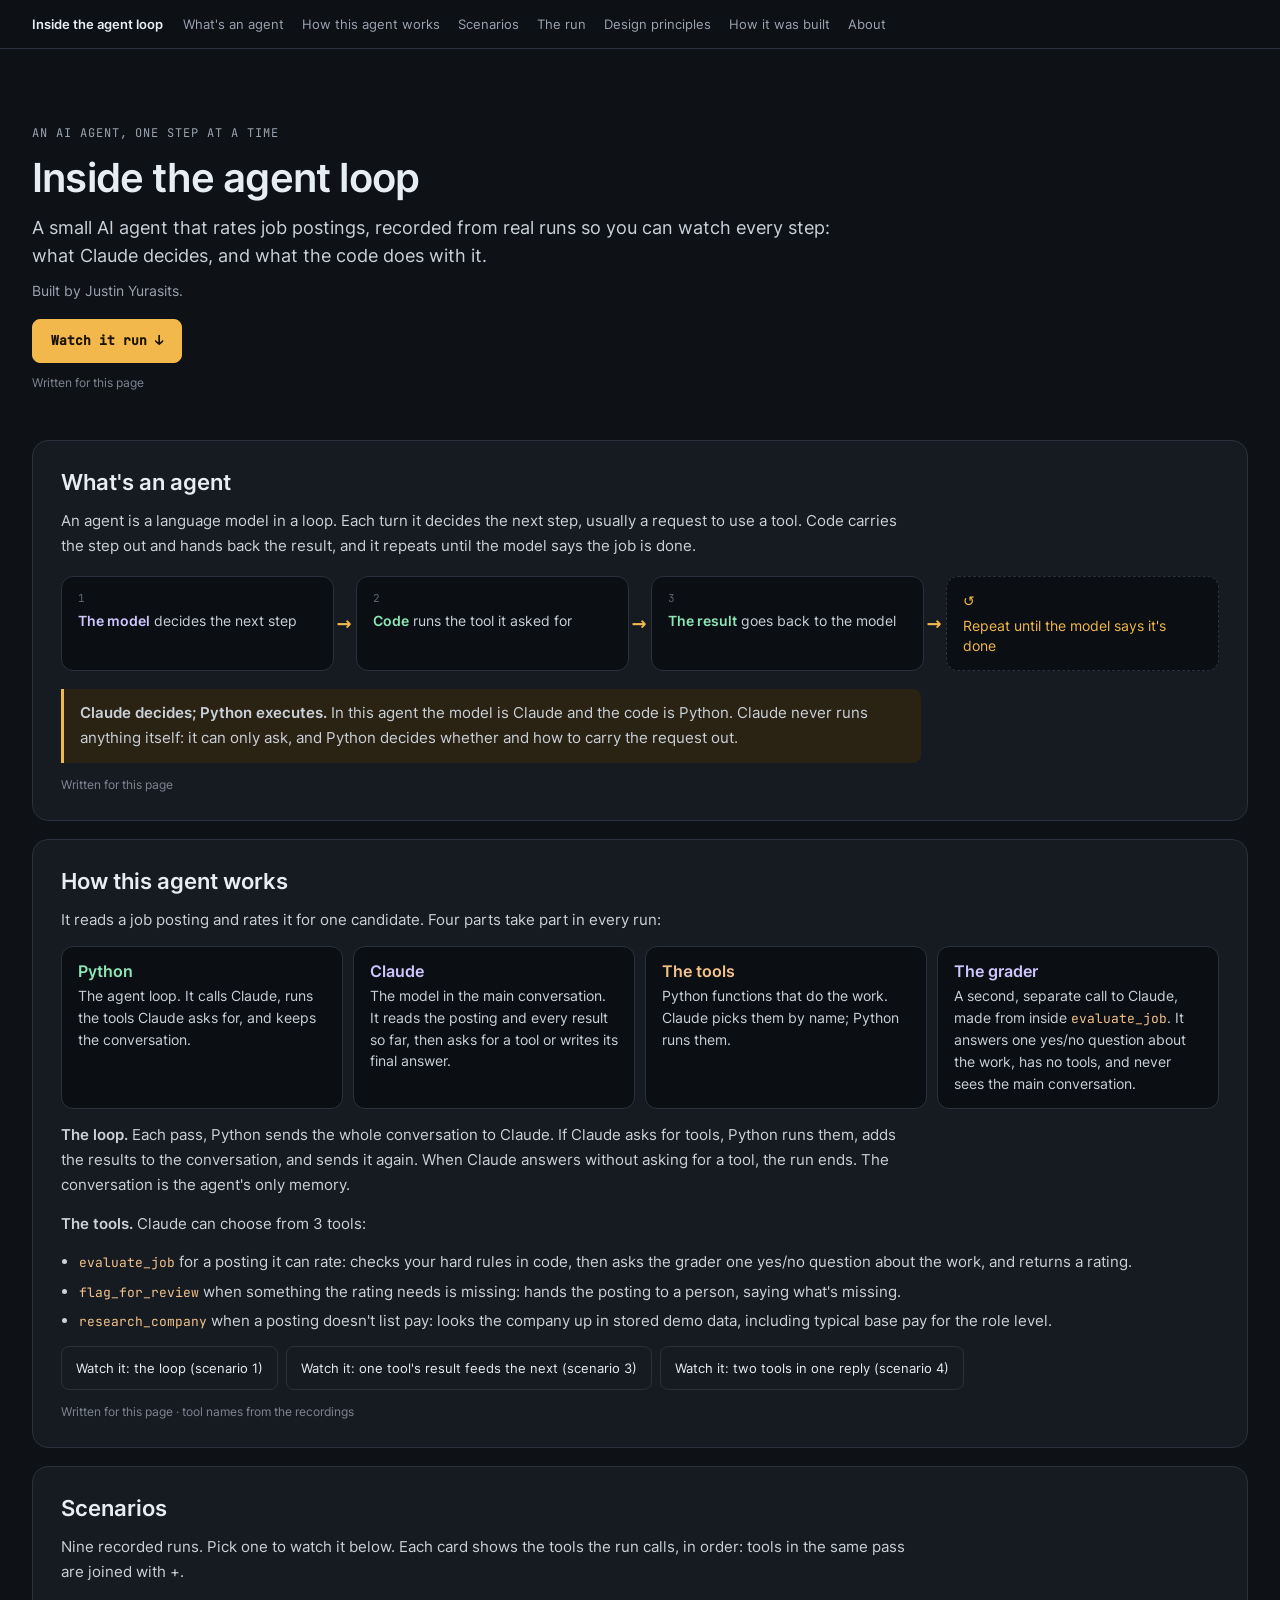
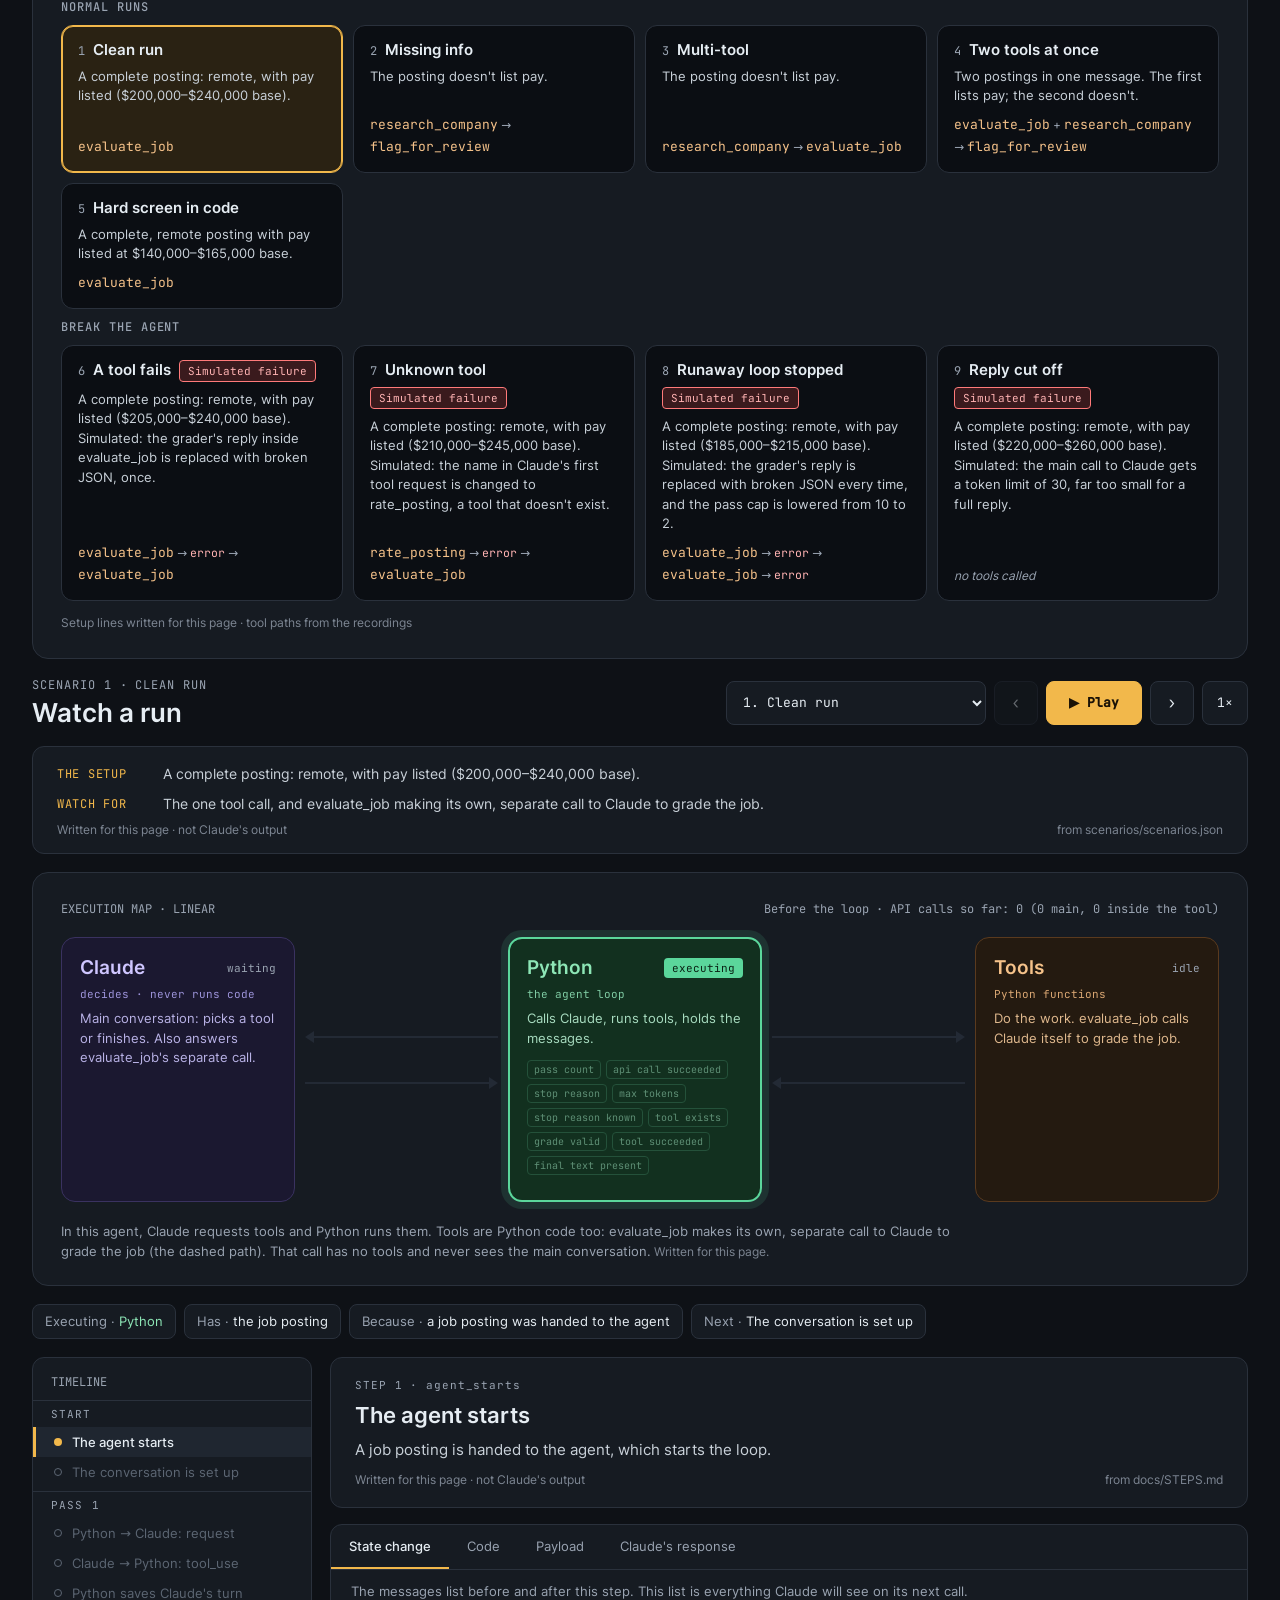
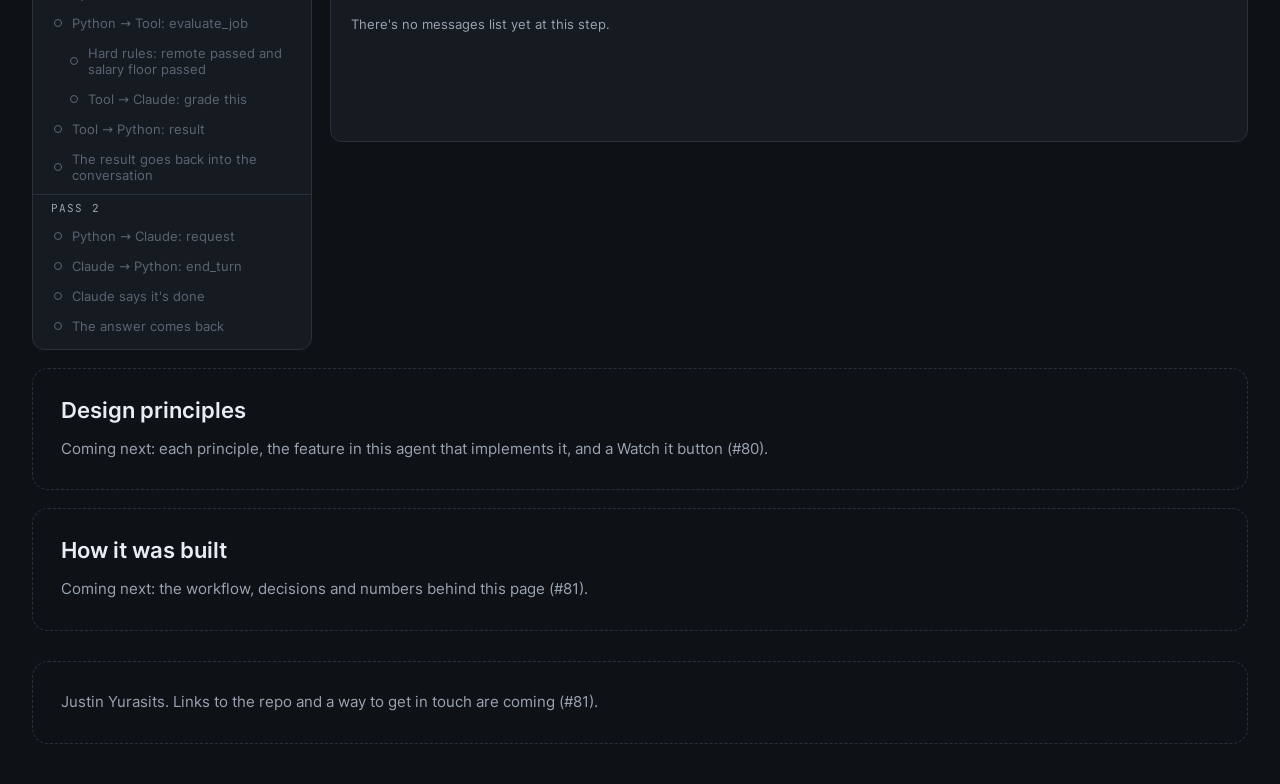
==== job-evaluator/site/index.html @ c05b45e4 "Scenario cards: nine cards in two groups, tool paths from the recordings (#79) Co-Authored-By: Claud" ====
<!doctype html>
<html lang="en">
<head>
<meta charset="utf-8">
<meta name="viewport" content="width=device-width, initial-scale=1">
<title>Inside the agent loop</title>
<!-- Page v0 (#57): replays a recorded run, any of the nine (#71). Everything
     on it comes from the recording (../recordings/) and steps.json (built from docs/STEPS.md by
     build_steps.py). No framework, no build step, no requests except this
     page's own files. Serve job-evaluator/ and open /site/:
         python -m http.server 8000   then open localhost:8000/site/
     ?scenario=3 opens scenario 3; with no scenario given, it opens scenario 1. -->
<link rel="icon" href="data:,">
<link rel="stylesheet" href="style.css">
</head>
<body>
<!-- Page structure (#78, D36): eight sections, in this order. The header bar
     links to each. Sections 4, 6, 7 and 8 are placeholders until #79-#81. -->
<nav class="nav" aria-label="Sections">
  <a class="nav-home" href="#hero">Inside the agent loop</a>
  <div class="nav-links">
    <a href="#what-is-an-agent">What's an agent</a>
    <a href="#how-it-works">How this agent works</a>
    <a href="#scenarios">Scenarios</a>
    <a href="#run-view">The run</a>
    <a href="#principles">Design principles</a>
    <a href="#how-it-was-built">How it was built</a>
    <a href="#footer">About</a>
  </div>
</nav>

<div class="page">

<!-- 1. Hero -->
<header class="hero" id="hero">
  <div class="eyebrow">AN AI AGENT, ONE STEP AT A TIME</div>
  <h1>Inside the agent loop</h1>
  <p class="hero-line">A small AI agent that rates job postings, recorded from real runs so you can watch every step: what Claude decides, and what the code does with it.</p>
  <p class="hero-by">Built by Justin Yurasits.</p>
  <a class="btn primary hero-cta" href="#run-view">Watch it run ↓</a>
  <div class="written">Written for this page</div>
</header>

<!-- 2. What's an agent -->
<section class="section" id="what-is-an-agent" aria-labelledby="h-agent">
  <h2 id="h-agent">What's an agent</h2>
  <p>An agent is a language model in a loop. Each turn it decides the next step, usually a request to use a tool. Code carries the step out and hands back the result, and it repeats until the model says the job is done.</p>
  <ol class="loop" aria-label="The agent loop">
    <li><span class="loop-who who-claude">The model</span> decides the next step</li>
    <li><span class="loop-who who-python">Code</span> runs the tool it asked for</li>
    <li><span class="loop-who who-python">The result</span> goes back to the model</li>
    <li class="loop-repeat">Repeat until the model says it's done</li>
  </ol>
  <p class="principle"><strong>Claude decides; Python executes.</strong> In this agent the model is Claude and the code is Python. Claude never runs anything itself: it can only ask, and Python decides whether and how to carry the request out.</p>
  <div class="written">Written for this page</div>
</section>

<!-- 3. How this agent works -->
<section class="section" id="how-it-works" aria-labelledby="h-works">
  <h2 id="h-works">How this agent works</h2>
  <p>It reads a job posting and rates it for one candidate. Four parts take part in every run:</p>
  <dl class="actors">
    <div><dt class="who-python">Python</dt><dd>The agent loop. It calls Claude, runs the tools Claude asks for, and keeps the conversation.</dd></div>
    <div><dt class="who-claude">Claude</dt><dd>The model in the main conversation. It reads the posting and every result so far, then asks for a tool or writes its final answer.</dd></div>
    <div><dt class="who-tool">The tools</dt><dd>Python functions that do the work. Claude picks them by name; Python runs them.</dd></div>
    <div><dt class="who-claude">The grader</dt><dd>A second, separate call to Claude, made from inside <code class="tool">evaluate_job</code>. It answers one yes/no question about the work, has no tools, and never sees the main conversation.</dd></div>
  </dl>
  <p><strong>The loop.</strong> Each pass, Python sends the whole conversation to Claude. If Claude asks for tools, Python runs them, adds the results to the conversation, and sends it again. When Claude answers without asking for a tool, the run ends. The conversation is the agent's only memory.</p>
  <p id="tools-intro"><strong>The tools.</strong></p>
  <ul class="tool-list" id="tool-list"></ul>
  <div class="watch-row">
    <button type="button" class="btn watch" data-scenario="1">Watch it: the loop (scenario 1)</button>
    <button type="button" class="btn watch" data-scenario="3">Watch it: one tool's result feeds the next (scenario 3)</button>
    <button type="button" class="btn watch" data-scenario="4">Watch it: two tools in one reply (scenario 4)</button>
  </div>
  <div class="written">Written for this page · tool names from the recordings</div>
</section>

<!-- 4. Scenarios (#79): one card per scenario, built by app.js from
     scenarios.json (name, setup) and each recording (the tool path). -->
<section class="section" id="scenarios" aria-labelledby="h-scenarios">
  <h2 id="h-scenarios">Scenarios</h2>
  <p>Nine recorded runs. Pick one to watch it below. Each card shows the tools the run calls, in order: tools in the same pass are joined with +.</p>
  <div id="cards"></div>
  <div class="written">Setup lines written for this page · tool paths from the recordings</div>
</section>

<!-- 5. The run view: the Execution Explorer (D15) -->
<section class="run-view" id="run-view" aria-labelledby="h-run">
<header class="top">
  <div class="title">
    <div class="eyebrow" id="eyebrow">LOADING…</div>
    <h2 class="run-title" id="h-run">Watch a run</h2>
  </div>
  <div class="controls">
    <label class="sr-only" for="scenario">Scenario</label>
    <select class="btn chooser" id="scenario" disabled></select>
    <button type="button" class="btn icon" id="back" aria-label="Previous step">‹</button>
    <button type="button" class="btn primary" id="play">▶ Play</button>
    <button type="button" class="btn icon" id="next" aria-label="Next step">›</button>
    <button type="button" class="btn" id="speed" aria-label="Playback speed">1×</button>
  </div>
</header>

<div class="run" id="run" hidden>
<!-- The scenario's intro (#75): what's different about this input, and what
     to watch for. From scenarios.json; never states the outcome. -->
<section class="card intro" id="intro" aria-label="About this scenario">
  <div class="intro-row"><span class="intro-k">The setup</span><span id="intro-setup"></span></div>
  <div class="intro-row"><span class="intro-k">Watch for</span><span id="intro-watch"></span></div>
  <div class="explain-foot"><span>Written for this page · not Claude's output</span><span>from scenarios/scenarios.json</span></div>
</section>

<section class="map" aria-label="Execution map">
  <div class="map-head"><span>EXECUTION MAP · LINEAR</span><span id="map-status"></span></div>

  <div class="map-row">
    <div class="box claude" id="box-claude">
      <div class="box-head"><span class="box-name">Claude</span><span class="box-status" id="status-claude"></span></div>
      <div class="box-role">decides · never runs code</div>
      <div class="box-desc">Main conversation: picks a tool or finishes. Also answers evaluate_job's separate call.</div>
    </div>

    <div class="gap">
      <div class="arrow" id="arrow-api_request" data-dir="left"></div>
      <div class="arrow" id="arrow-api_response" data-dir="right"></div>
    </div>

    <div class="box python" id="box-python">
      <div class="box-head"><span class="box-name">Python</span><span class="box-status" id="status-python"></span></div>
      <div class="box-role">the agent loop</div>
      <div class="box-desc">Calls Claude, runs tools, holds the messages.</div>
      <div class="guards" id="guards" aria-label="Guards"></div>
      <div class="checks" id="checks" aria-live="polite"></div>
    </div>

    <div class="gap">
      <div class="arrow" id="arrow-tool_call" data-dir="right"></div>
      <div class="arrow" id="arrow-tool_result" data-dir="left"></div>
    </div>

    <div class="box tools" id="box-tool">
      <div class="box-head"><span class="box-name">Tools</span><span class="box-status" id="status-tool"></span></div>
      <div class="box-role">Python functions</div>
      <div class="box-desc">Do the work. evaluate_job calls Claude itself to grade the job.</div>
    </div>
  </div>

  <div class="inner" id="inner" hidden>
    <svg class="inner-svg" id="inner-svg" preserveAspectRatio="none" aria-hidden="true"></svg>
    <div class="inner-tags">
      <span class="tag inner-desc" id="inner-req">evaluate_job's own API call · goes out through Python · rubric + job · no tools · separate conversation</span>
      <span class="tag" id="inner-res" hidden></span>
    </div>
  </div>

  <div class="map-caption">In this agent, Claude requests tools and Python runs them. Tools are Python code too: evaluate_job makes its own, separate call to Claude to grade the job (the dashed path). That call has no tools and never sees the main conversation.</div>
</section>

<div class="facts" id="facts">
  <span class="fact"><span class="k">Executing ·</span> <span id="fact-executing"></span></span>
  <span class="fact"><span class="k">Has ·</span> <span id="fact-has"></span></span>
  <span class="fact"><span class="k">Because ·</span> <span id="fact-because"></span></span>
  <span class="fact"><span class="k">Next ·</span> <span id="fact-next"></span></span>
</div>

<!-- Shown only on the last step (#75): what happened, and why it matters. -->
<section class="card summary" id="summary" aria-label="Run summary" hidden>
  <div class="summary-k">WHAT HAPPENED</div>
  <p id="summary-text"></p>
  <div class="explain-foot"><span>Written for this page · not Claude's output</span><span>from scenarios/scenarios.json</span></div>
</section>

<div class="lower">
  <section class="timeline" aria-label="Timeline">
    <div class="timeline-head">TIMELINE</div>
    <div class="timeline-list" id="timeline"></div>
  </section>

  <section class="inspector" aria-label="Step inspector">
    <div class="card explain">
      <div class="explain-top">
        <span class="step-num" id="step-num"></span>
        <span class="sim" id="sim" hidden>Simulated failure</span>
      </div>
      <h2 id="step-title"></h2>
      <p id="step-text"></p>
      <div class="carries" id="carries" hidden><span id="carries-text"></span><span class="carries-src">from the recording</span></div>
      <div class="explain-foot"><span>Written for this page · not Claude's output</span><span>from docs/STEPS.md</span></div>
    </div>

    <div class="card tabs-card">
      <div role="tablist" class="tabs" id="tabs">
        <button type="button" role="tab" data-tab="state" aria-selected="true"
          data-desc="The messages list before and after this step. This list is everything Claude will see on its next call.">State change</button>
        <button type="button" role="tab" data-tab="code" aria-selected="false"
          data-desc="The Python that ran at this step.">Code</button>
        <button type="button" role="tab" data-tab="payload" aria-selected="false"
          data-desc="The exact data that crossed between components.">Payload</button>
        <button type="button" role="tab" data-tab="claude" aria-selected="false"
          data-desc="Claude's own output, unedited.">Claude's response</button>
      </div>
      <p class="tab-desc" id="tab-desc"></p>
      <div class="tab-body" id="tab-body" role="tabpanel"></div>
    </div>
  </section>
</div>
</div>

<p class="error" id="load-error" role="alert" hidden></p>
</section>

<!-- 6. Design principles (placeholder, #80) -->
<section class="section placeholder" id="principles" aria-labelledby="h-principles">
  <h2 id="h-principles">Design principles</h2>
  <p>Coming next: each principle, the feature in this agent that implements it, and a Watch it button (#80).</p>
</section>

<!-- 7. How it was built (placeholder, #81) -->
<section class="section placeholder" id="how-it-was-built" aria-labelledby="h-built">
  <h2 id="h-built">How it was built</h2>
  <p>Coming next: the workflow, decisions and numbers behind this page (#81).</p>
</section>

<!-- 8. Footer (placeholder, #81) -->
<footer class="section placeholder footer" id="footer">
  <p>Justin Yurasits. Links to the repo and a way to get in touch are coming (#81).</p>
</footer>
</div>
<script src="app.js"></script>
</body>
</html>
---- job-evaluator/site/style.css ----
/* Colors, sizes and labels follow design/explorer-d1-mockup.html (D15).
   Fonts: Inter and JetBrains Mono ship with the page in fonts/ (SIL Open Font
   License, see fonts/OFL-*.txt), since it loads nothing but its own files (#57). */

@font-face { font-family: "Inter"; font-weight: 400; font-display: swap; src: url("fonts/inter-latin-400-normal.woff2") format("woff2"); }
@font-face { font-family: "Inter"; font-weight: 500; font-display: swap; src: url("fonts/inter-latin-500-normal.woff2") format("woff2"); }
@font-face { font-family: "Inter"; font-weight: 600; font-display: swap; src: url("fonts/inter-latin-600-normal.woff2") format("woff2"); }
@font-face { font-family: "JetBrains Mono"; font-weight: 400; font-display: swap; src: url("fonts/jetbrains-mono-latin-400-normal.woff2") format("woff2"); }
@font-face { font-family: "JetBrains Mono"; font-weight: 500; font-display: swap; src: url("fonts/jetbrains-mono-latin-500-normal.woff2") format("woff2"); }

:root {
  --bg: #0E1116;
  --panel: #161B22;
  --line: #2A313C;
  --well: #0B0E13;
  --text: #E6EDF3;
  --muted: #9AA4B2;
  --faint: #5C6673;
  --dim: #7D8693;
  --body: #C9D1D9;
  --amber: #F2B84B;
  --amber-bg: #2A2213;
  --red: #FF7A7A;
  --red-text: #FFB3B3;
  --red-soft: #FF9B9B;
  --red-bg: #3A1A1D;
  --arrow: #3A4250;
  --green: #5BD69B;
  --violet: #B4A6FF;
  --violet-line: #8A6BD9;
  --orange: #F5C28A;
  --sans: Inter, system-ui, -apple-system, "Segoe UI", Roboto, sans-serif;
  --mono: "JetBrains Mono", ui-monospace, SFMono-Regular, Menlo, Consolas, monospace;
}

* { box-sizing: border-box; }
body { margin: 0; background: var(--bg); color: var(--text); font-family: var(--sans); }
[hidden] { display: none !important; }

.page { max-width: 1376px; margin: 0 auto; padding: 28px 32px 40px; display: flex; flex-direction: column; gap: 18px; }

/* --- header ---------------------------------------------------------------- */
.top { display: flex; flex-wrap: wrap; align-items: center; justify-content: space-between; gap: 16px; }
.title { display: flex; flex-direction: column; gap: 4px; }
.eyebrow { font-family: var(--mono); font-size: 12px; letter-spacing: 0.08em; color: var(--muted); }
h1 { margin: 0; font-size: 26px; font-weight: 600; letter-spacing: -0.01em; }

/* --- page structure (#78, D36): nav, hero, text sections ----------------- */
html { scroll-behavior: smooth; }
@media (prefers-reduced-motion: reduce) { html { scroll-behavior: auto; } }
.nav { position: sticky; top: 0; z-index: 10; display: flex; flex-wrap: wrap; align-items: center; gap: 8px 20px; padding: 10px 32px; background: rgba(14,17,22,0.94); border-bottom: 1px solid var(--line); backdrop-filter: blur(6px); }
.nav a { color: var(--muted); text-decoration: none; font-size: 13px; padding: 6px 0; }
.nav a:hover, .nav a:focus-visible { color: var(--text); }
.nav a:focus-visible { outline: 2px solid var(--amber); outline-offset: 2px; }
.nav-home { font-weight: 600; color: var(--text) !important; }
.nav-links { display: flex; flex-wrap: wrap; gap: 4px 18px; }
/* Sections stop below the sticky nav when a link jumps to them. */
.hero, .section, .run-view { scroll-margin-top: 64px; }

.hero { padding: 48px 0 32px; display: flex; flex-direction: column; align-items: flex-start; gap: 12px; max-width: 820px; }
.hero h1 { font-size: 40px; letter-spacing: -0.02em; }
.hero-line { margin: 0; font-size: 18px; line-height: 1.55; color: var(--body); }
.hero-by { margin: 0; font-size: 14px; color: var(--muted); }
.hero-cta { display: inline-flex; align-items: center; text-decoration: none; margin-top: 8px; }

.section { background: var(--panel); border: 1px solid var(--line); border-radius: 16px; padding: 28px; display: flex; flex-direction: column; gap: 14px; }
.section p { margin: 0; max-width: 860px; font-size: 15px; line-height: 1.65; color: var(--body); }
.section code { font-family: var(--mono); font-size: 13px; color: var(--orange); }
.written { font-size: 12px; color: var(--dim); }
.placeholder { background: transparent; border-style: dashed; }
.placeholder p { color: var(--muted); }
.footer { margin-top: 12px; }

/* The loop diagram: four steps, then back to the start. */
.loop { list-style: none; margin: 4px 0; padding: 0; display: flex; flex-wrap: wrap; align-items: stretch; gap: 22px; counter-reset: loop; }
.loop li { counter-increment: loop; flex: 1 1 170px; position: relative; padding: 14px 16px; border-radius: 12px; background: var(--well); border: 1px solid var(--line); font-size: 14px; line-height: 1.45; color: var(--body); }
.loop li::before { content: counter(loop); display: block; font-family: var(--mono); font-size: 11px; color: var(--faint); margin-bottom: 4px; }
.loop li:not(:last-child)::after { content: "→"; position: absolute; right: -11px; top: 50%; transform: translate(50%, -50%); color: var(--amber); font-size: 18px; font-weight: 600; }
.loop .loop-repeat { border-style: dashed; color: var(--amber); }
.loop .loop-repeat::before { content: "↺"; font-size: 14px; color: var(--amber); }
.loop-who { font-weight: 600; }
.principle { padding: 12px 16px; border-left: 3px solid var(--amber); background: var(--amber-bg); border-radius: 0 8px 8px 0; }

.actors { margin: 0; display: grid; grid-template-columns: repeat(auto-fit, minmax(230px, 1fr)); gap: 10px; }
.actors div { padding: 14px 16px; border-radius: 12px; background: var(--well); border: 1px solid var(--line); }
.actors dt { font-weight: 600; margin-bottom: 4px; }
.actors dd { margin: 0; font-size: 14px; line-height: 1.55; color: var(--body); }
.tool-list { margin: 0; padding-left: 18px; display: flex; flex-direction: column; gap: 6px; font-size: 15px; line-height: 1.55; color: var(--body); }
.tool-list code { color: var(--orange); }
.watch-row { display: flex; flex-wrap: wrap; gap: 8px; }
.btn.watch { height: auto; min-height: 44px; padding: 8px 14px; font-family: var(--sans); text-align: left; }
.btn.watch:hover { border-color: var(--amber); }

.run-view { display: flex; flex-direction: column; gap: 18px; }

/* Scenario cards (#79). */
.card-group { display: flex; flex-direction: column; gap: 10px; }
.card-group + .card-group { margin-top: 10px; }
.card-group-name { margin: 0; font-family: var(--mono); font-size: 12px; font-weight: 500; letter-spacing: 0.08em; text-transform: uppercase; color: var(--muted); }
.card-grid { display: grid; grid-template-columns: repeat(auto-fill, minmax(250px, 1fr)); gap: 10px; }
.scenario-card { display: flex; flex-direction: column; gap: 8px; text-align: left; padding: 14px 16px; border-radius: 12px; border: 1px solid var(--line); background: var(--well); color: var(--text); font-family: var(--sans); cursor: pointer; transition: border-color .15s, background .15s; }
.scenario-card:hover { border-color: var(--amber); }
.scenario-card:focus-visible { outline: 2px solid var(--amber); outline-offset: 2px; }
.scenario-card.selected { border-color: var(--amber); background: var(--amber-bg); box-shadow: 0 0 0 1px var(--amber) inset; }
.card-top { display: flex; align-items: baseline; flex-wrap: wrap; gap: 8px; }
.card-num { font-family: var(--mono); font-size: 12px; color: var(--muted); }
.card-name { font-weight: 600; font-size: 15px; }
.card-sim { font-size: 10px; padding: 2px 6px; }
.card-setup { font-size: 13px; line-height: 1.5; color: var(--body); }
.card-path { margin-top: auto; font-size: 12px; line-height: 1.7; color: var(--muted); }
.path-tool { font-family: var(--mono); font-size: 11.5px; color: var(--orange); }
.path-error { font-family: var(--mono); font-size: 11.5px; color: var(--red-text); }
.path-none { font-style: italic; }
.run-title { font-size: 26px; }
.controls { display: flex; flex-wrap: wrap; align-items: center; gap: 8px; font-family: var(--mono); font-size: 13px; }
.btn { height: 44px; padding: 0 14px; border-radius: 8px; border: 1px solid var(--line); background: var(--panel); color: var(--text); font-family: var(--mono); font-size: 13px; cursor: pointer; }
.btn.icon { width: 44px; padding: 0; font-size: 16px; }
.btn.primary { padding: 0 18px; border-color: var(--amber); background: var(--amber); color: #1A1206; font-weight: 600; min-width: 96px; }
.btn:disabled { opacity: 0.4; cursor: default; }
/* The scenario chooser (#71): a native select, styled like the buttons. */
.btn.chooser { max-width: 260px; padding: 0 12px; }
.btn.chooser optgroup, .btn.chooser option { background: var(--panel); color: var(--text); }
.sr-only { position: absolute; width: 1px; height: 1px; overflow: hidden; clip: rect(0 0 0 0); white-space: nowrap; }
.btn:focus-visible, .chooser:focus-visible, .tabs button:focus-visible, .tl-step:focus-visible { outline: 2px solid var(--amber); outline-offset: 2px; }

/* --- execution map ---------------------------------------------------------- */
.map { background: var(--panel); border: 1px solid var(--line); border-radius: 16px; padding: 28px 28px 24px; display: flex; flex-direction: column; gap: 20px; }
.map-head { display: flex; justify-content: space-between; flex-wrap: wrap; gap: 8px; font-family: var(--mono); font-size: 12px; color: var(--muted); }
.map-row { display: flex; align-items: stretch; flex-wrap: wrap; }

.box { min-height: 150px; border-radius: 14px; padding: 18px; display: flex; flex-direction: column; gap: 8px; border: 1px solid; transition: background .2s, border-color .2s, box-shadow .2s; }
.box-head { display: flex; justify-content: space-between; align-items: center; gap: 8px; }
.box-name { font-size: 19px; font-weight: 600; }
.box-status { font-family: var(--mono); font-size: 11px; color: var(--muted); }
.box-role { font-family: var(--mono); font-size: 11px; }
.box-desc { font-size: 13px; line-height: 1.5; }
.box.active { border-width: 2px; padding: 17px; }
.box.active .box-status { padding: 3px 8px; border-radius: 4px; }

.box.claude { flex: 1 1 190px; min-width: 180px; border-color: #3A3260; background: #1B1830; }
.box.claude .box-name { color: #CFC6FF; }
.box.claude .box-role { color: #9C93D9; }
.box.claude .box-desc { color: #B9B2E6; }
.box.claude.active { border-color: var(--violet); background: #241F44; box-shadow: 0 0 0 7px rgba(180,166,255,0.12); }
.box.claude.active .box-status { background: var(--violet); color: #17122E; }

.box.python { flex: 1 1 210px; min-width: 190px; border-color: #24513A; background: #11221A; }
.box.python .box-name { color: #8DE6B6; }
.box.python .box-role { color: #7FCBA3; }
.box.python .box-desc { color: #A8DCC0; }
.box.python.active { border-color: var(--green); background: #12301F; box-shadow: 0 0 0 7px rgba(91,214,155,0.12); }
.box.python.active .box-status { background: var(--green); color: #0B2416; }

.box.tools { flex: 1 1 200px; min-width: 180px; border-color: #5A3A1E; background: #241A10; }
.box.tools .box-name { color: var(--orange); }
.box.tools .box-role { color: #D9A672; }
.box.tools .box-desc { color: #E0B98E; }
.box.tools.active { border-color: var(--orange); background: #33240F; box-shadow: 0 0 0 7px rgba(245,194,138,0.12); }
.box.tools.active .box-status { background: var(--orange); color: #2A1806; }
.box-status.failed { color: var(--red-soft); }
.box.active .box-status.failed { background: var(--red); color: #2A0B0D; }

/* guard badges, in the Python box */
.guards { display: flex; flex-wrap: wrap; gap: 5px; margin-top: 4px; }
.guard { font-family: var(--mono); font-size: 10px; padding: 2px 6px; border-radius: 4px; border: 1px solid #24513A; color: #5E8F75; background: transparent; }
.guard.checking { animation: flash 2.2s ease-out forwards; }
@keyframes flash {
  0%, 45% { border-color: var(--green); color: #DFFFEF; background: #1F6B45; }
  100% { border-color: var(--green); color: #8DE6B6; background: #0F2A1C; }
}
.guard.caught { animation: none; }
.checks { display: flex; flex-direction: column; gap: 3px; }
.check { font-size: 12px; line-height: 1.4; color: #A8DCC0; animation: fade-in .3s ease-out; }
.check-name { font-family: var(--mono); font-size: 11px; color: var(--green); }
@keyframes fade-in { from { opacity: 0; } to { opacity: 1; } }
.guard.caught { border-color: var(--red); color: var(--red-text); background: var(--red-bg); font-weight: 500; }

/* the arrows between boxes */
.gap { flex: 1 1 170px; min-width: 150px; display: flex; flex-direction: column; justify-content: center; gap: 14px; padding: 0 10px; }
.arrow { display: flex; flex-direction: column; gap: 5px; align-items: center; min-height: 32px; --c: #232A35; }
.arrow .line { display: flex; align-items: center; width: 100%; }
.arrow .shaft { flex: 1; border-top: 2px solid var(--c); }
.arrow .head { width: 0; height: 0; border-top: 6px solid transparent; border-bottom: 6px solid transparent; }
.arrow[data-dir="left"] .head { border-right: 9px solid var(--c); }
.arrow[data-dir="right"] .head { border-left: 9px solid var(--c); }
.arrow.current { --c: var(--amber); }
.arrow.error { --c: var(--red); }

.tag { font-family: var(--mono); font-size: 11px; padding: 4px 8px; border-radius: 6px; background: var(--well); border: 1px solid var(--line); color: var(--muted); max-width: 100%; overflow-wrap: anywhere; text-align: center; }
.arrow.current .tag { border-color: var(--amber); color: var(--amber); background: var(--amber-bg); }
.arrow.error .tag { border: 1px solid var(--red); color: var(--red-text); background: var(--red-bg); }
.tag[title] { cursor: help; }

/* evaluate_job's own call to Claude: the dashed path underneath, Tools →
   Python → Claude, drawn by app.js only during that call. */
.inner { display: flex; flex-direction: column; margin-top: -8px; }
.inner-svg { width: 100%; height: 34px; overflow: visible; }
.inner-svg .leg { fill: none; stroke: var(--violet-line); stroke-width: 2; stroke-dasharray: 6 5; }
.inner-svg .leg-head { fill: var(--violet-line); }
.inner-tags { display: flex; justify-content: center; flex-wrap: wrap; gap: 8px; margin-top: 6px; }
.tag.inner-desc { background: #1B1830; border-color: var(--violet-line); color: #CFC6FF; }
#inner-res.error { border-color: var(--red); color: var(--red-text); background: var(--red-bg); }

.map-caption { font-size: 13px; color: var(--muted); line-height: 1.5; max-width: 900px; }
.map-caption::after { content: "  Written for this page."; color: var(--dim); font-size: 12px; }

/* --- the four questions -------------------------------------------------------- */
.facts { display: flex; flex-wrap: wrap; gap: 8px; font-size: 13px; }
.fact { padding: 7px 12px; border-radius: 8px; background: var(--panel); border: 1px solid var(--line); line-height: 1.4; }
.fact .k { color: var(--muted); }
.who-python { color: #8DE6B6; } .who-claude { color: #CFC6FF; } .who-tool { color: var(--orange); }
.fact .bad { color: var(--red-soft); }

/* --- timeline ---------------------------------------------------------------- */
.run { display: flex; flex-direction: column; gap: 18px; }
/* The scenario intro and the summary card (#75). */
.intro { padding: 16px 24px; display: flex; flex-direction: column; gap: 8px; }
.intro-row { display: flex; gap: 14px; font-size: 14px; line-height: 1.55; color: var(--body); }
.intro-k, .summary-k { font-family: var(--mono); font-size: 12px; letter-spacing: 0.06em; color: var(--amber); }
.intro-k { flex: 0 0 92px; padding-top: 2px; text-transform: uppercase; }
.summary { padding: 18px 24px; border-color: var(--amber); background: var(--amber-bg); display: flex; flex-direction: column; gap: 8px; }
.summary p { margin: 0; font-size: 15px; line-height: 1.6; color: var(--text); }
.lower { display: flex; flex-wrap: wrap; gap: 18px; align-items: flex-start; }
.timeline { flex: 1 1 280px; max-width: 340px; min-width: 0; background: var(--panel); border: 1px solid var(--line); border-radius: 12px; padding: 16px 0 8px; }
.timeline-head { padding: 0 18px 10px; font-family: var(--mono); font-size: 12px; color: var(--muted); }
.timeline-list { max-height: 640px; overflow-y: auto; }
.tl-pass { padding: 6px 18px; font-family: var(--mono); font-size: 11px; letter-spacing: 0.1em; color: var(--muted); border-top: 1px solid var(--line); margin-top: 4px; }
.tl-pass:first-child { margin-top: 0; }
.tl-step { display: flex; align-items: center; gap: 10px; width: 100%; padding: 7px 18px; border: 0; border-left: 3px solid transparent; background: transparent; font-family: var(--sans); font-size: 13px; color: var(--muted); text-align: left; cursor: pointer; }
.tl-step:hover { background: #1A2029; }
.tl-step.nested { padding-left: 34px; }
.tl-step .dot { flex: none; width: 8px; height: 8px; border-radius: 50%; background: var(--c, var(--green)); }
.tl-step .lbl { flex: 1; min-width: 0; }
.tl-step .sim-mark { flex: none; font-family: var(--mono); font-size: 10px; color: var(--red-soft); border: 1px solid #5A2A2E; border-radius: 4px; padding: 0 4px; }
.tl-step.bad { color: var(--red-soft); }
.tl-step.bad .dot { background: var(--red); }
.tl-step.future { color: var(--faint); }
.tl-step.future .dot { background: transparent; border: 1px solid var(--faint); }
.tl-step.current { color: var(--text); font-weight: 500; background: #1F2630; border-left-color: var(--amber); }
.tl-step.current .dot { background: var(--amber); border: 0; }

/* --- inspector ----------------------------------------------------------------- */
.inspector { flex: 999 1 640px; min-width: 0; display: flex; flex-direction: column; gap: 16px; }
.card { background: var(--panel); border: 1px solid var(--line); border-radius: 12px; }
.explain { padding: 20px 24px; display: flex; flex-direction: column; gap: 10px; }
.explain-top { display: flex; align-items: center; gap: 10px; flex-wrap: wrap; }
.step-num { font-family: var(--mono); font-size: 11px; letter-spacing: 0.08em; color: var(--muted); }
.sim { font-family: var(--mono); font-size: 11px; padding: 3px 8px; border-radius: 4px; background: var(--red-bg); border: 1px solid var(--red); color: var(--red-text); }
h2 { margin: 0; font-size: 22px; font-weight: 600; }
.explain p { margin: 0; font-size: 15px; line-height: 1.6; color: var(--body); white-space: pre-line; }
.explain code { font-family: var(--mono); font-size: 13px; color: var(--red-soft); }
.carries { display: flex; flex-wrap: wrap; justify-content: space-between; gap: 6px 12px; padding: 9px 12px; border-radius: 8px; background: var(--well); border: 1px solid var(--line); font-size: 13px; color: var(--body); }
.carries-src { font-family: var(--mono); font-size: 11px; color: var(--dim); align-self: center; }
.explain-foot { display: flex; justify-content: space-between; flex-wrap: wrap; gap: 8px; font-size: 12px; color: var(--dim); }

.tabs-card { overflow: hidden; }
.tabs { display: flex; flex-wrap: wrap; border-bottom: 1px solid var(--line); }
.tabs button { height: 44px; padding: 0 18px; border: 0; border-bottom: 2px solid transparent; background: transparent; color: var(--muted); font-family: var(--sans); font-size: 13px; cursor: pointer; }
.tabs button[aria-selected="true"] { border-bottom-color: var(--amber); color: var(--text); font-weight: 500; }
.tabs button.has::after { content: " ●"; color: var(--violet); font-size: 9px; vertical-align: middle; }
.tab-desc { margin: 0; padding: 12px 20px 0; font-size: 13px; color: var(--muted); line-height: 1.5; }
.tab-body { padding: 14px 20px 18px; min-height: 140px; }
.note { margin: 0; font-size: 13px; color: var(--muted); line-height: 1.5; }

/* State change */
.state { display: flex; flex-wrap: wrap; gap: 16px; align-items: stretch; }
.state-col { flex: 1 1 260px; min-width: 0; display: flex; flex-direction: column; gap: 8px; }
.state-head { display: flex; justify-content: space-between; font-family: var(--mono); font-size: 11px; color: var(--muted); }
.state-head .grew { color: var(--amber); }
.state-arrow { display: flex; align-items: center; color: var(--amber); font-size: 20px; }
.msg { padding: 9px 12px; border-radius: 8px; background: var(--well); border: 1px solid var(--line); font-family: var(--mono); font-size: 12px; color: var(--muted); overflow-wrap: anywhere; }
.msg.added { border-color: var(--amber); color: var(--amber); }
.msg.added.bad { background: var(--red-bg); border-color: var(--red); color: var(--red-text); }

/* Code, Payload, Claude's response */
.where { font-family: var(--mono); font-size: 12px; color: var(--muted); margin-bottom: 8px; }
pre { margin: 0; padding: 12px 14px; border-radius: 8px; background: var(--well); border: 1px solid var(--line); font-family: var(--mono); font-size: 12px; line-height: 1.55; color: var(--body); overflow: auto; max-height: 420px; white-space: pre; }
pre .ln { color: var(--faint); user-select: none; display: inline-block; min-width: 3.5em; }
.sub { font-family: var(--mono); font-size: 11px; color: var(--muted); margin: 14px 0 6px; letter-spacing: 0.06em; }
.sub:first-child { margin-top: 0; }
.words { white-space: pre-wrap; font-family: var(--sans); font-size: 14px; line-height: 1.6; color: #DCD7FF; padding: 12px 14px; border-radius: 8px; background: #1B1830; border: 1px solid #3A3260; }
.words.empty { color: var(--muted); font-style: italic; }

.error { color: var(--red-text); font-family: var(--mono); font-size: 13px; }
#load-error { margin: 0; padding: 18px; border: 1px solid var(--red); border-radius: 12px; background: var(--red-bg); line-height: 1.5; }

/* --- narrow screens: stack everything (readable, not polished) ------------------ */
@media (max-width: 760px) {
  .page { padding: 16px; }
  .nav { position: static; padding: 8px 16px; }   /* on a phone the wrapped nav would cover too much */
  .hero { padding: 28px 0 16px; }
  .hero h1 { font-size: 30px; }
  .section { padding: 20px 16px; }
  .loop li:not(:last-child)::after { display: none; }
  .map { padding: 18px 16px; }
  .map-row { flex-direction: column; }
  .box { min-height: 0; }
  /* Stacked in a column, a box's flex-basis would become its height, and the
     passed checks would spill out of the Python box (#76). Size to content. */
  .map-row .box { flex: 0 0 auto; }
  .gap { padding: 10px 0; flex: none; }
  .inner-svg { display: none; }
  .inner { margin-top: 0; }
  .timeline { max-width: none; }
  .timeline-list { max-height: 320px; }
  .btn.chooser { flex: 1 1 100%; max-width: none; }
  .intro-row { flex-direction: column; gap: 2px; }
  .intro-k { flex: none; }
}
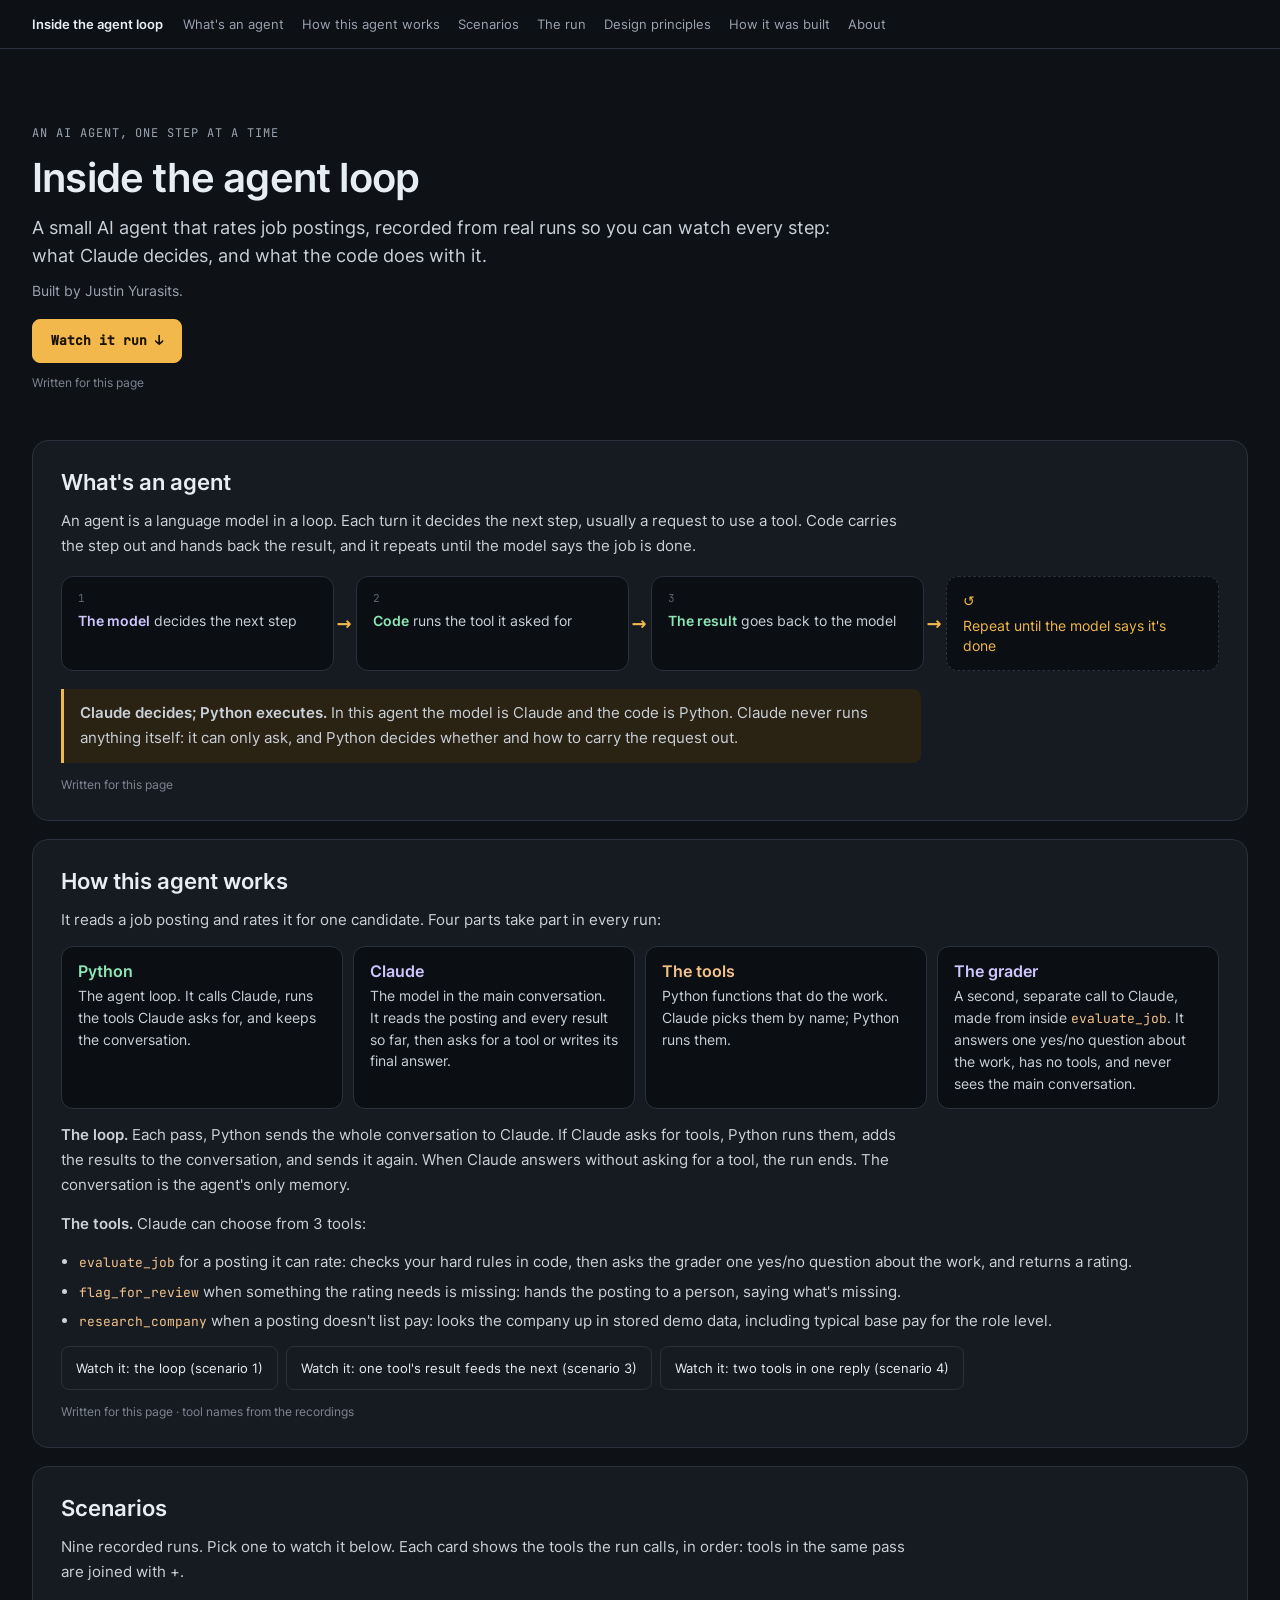
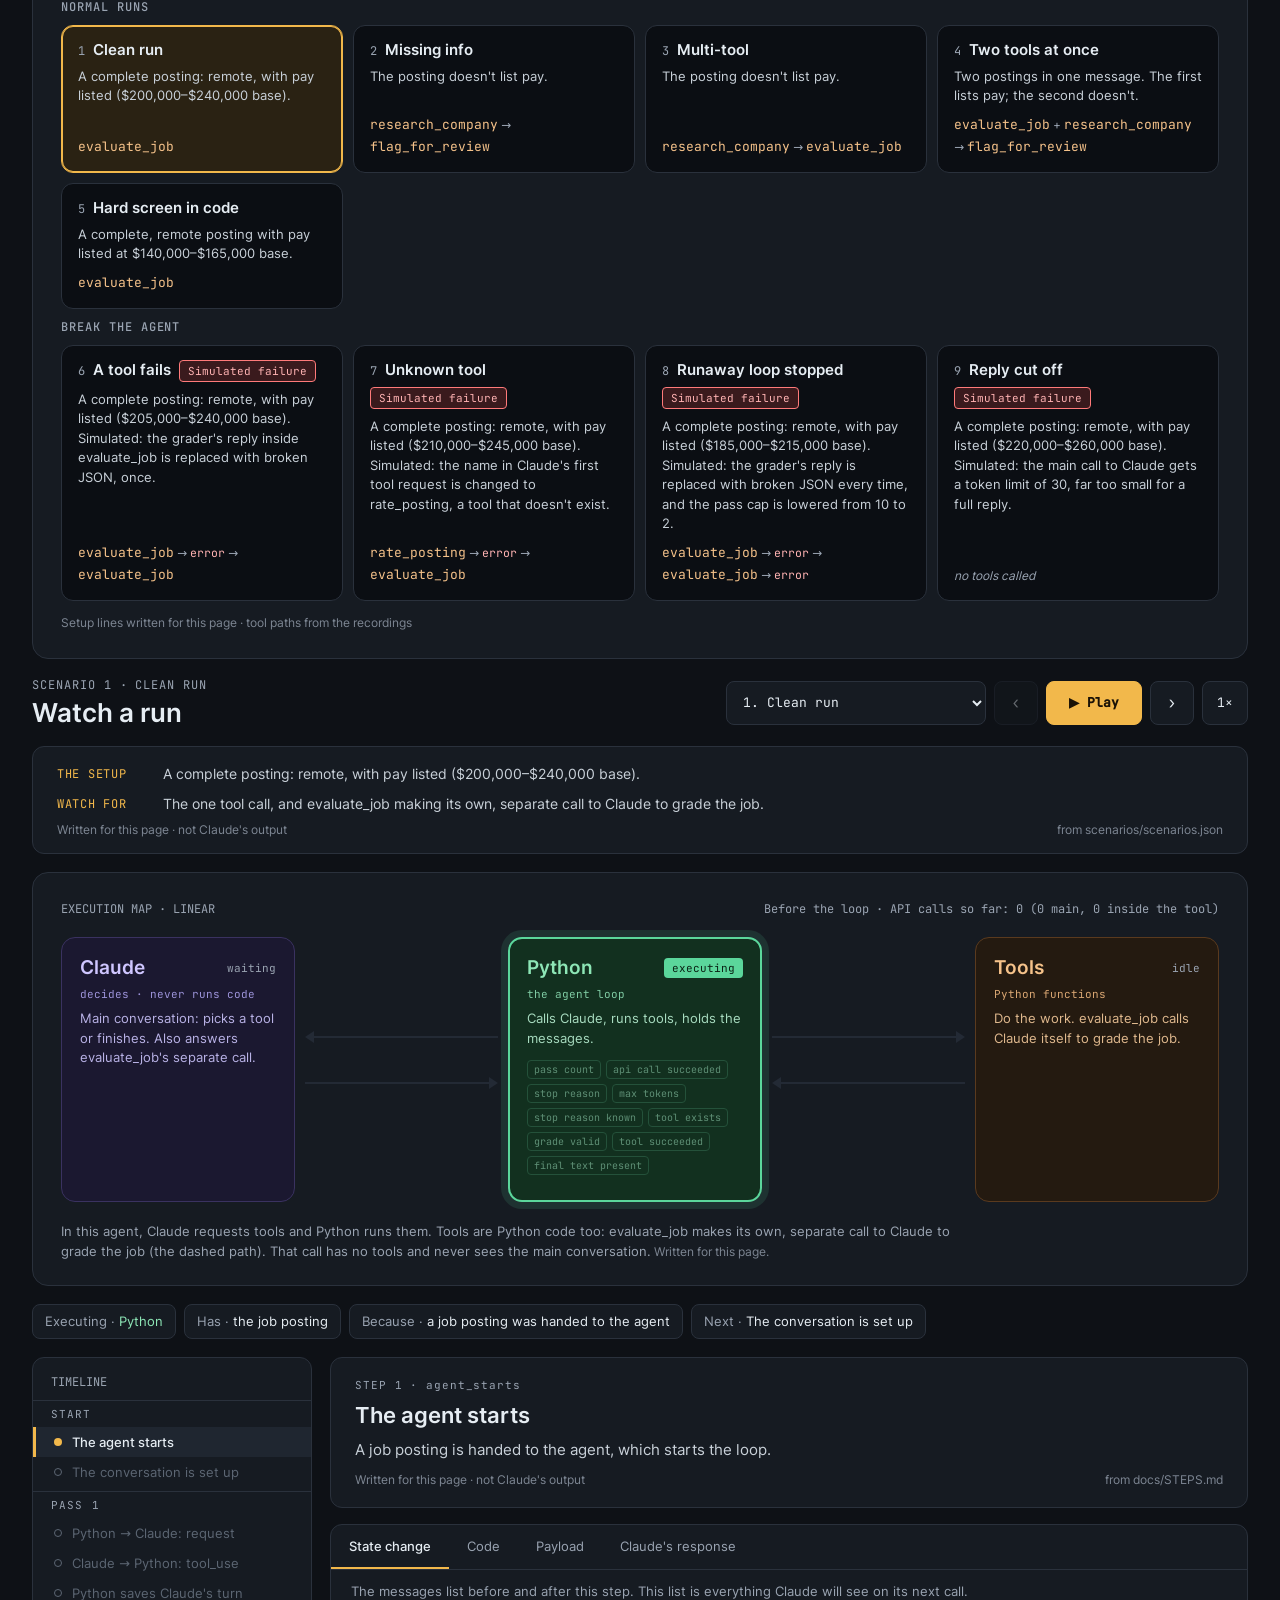
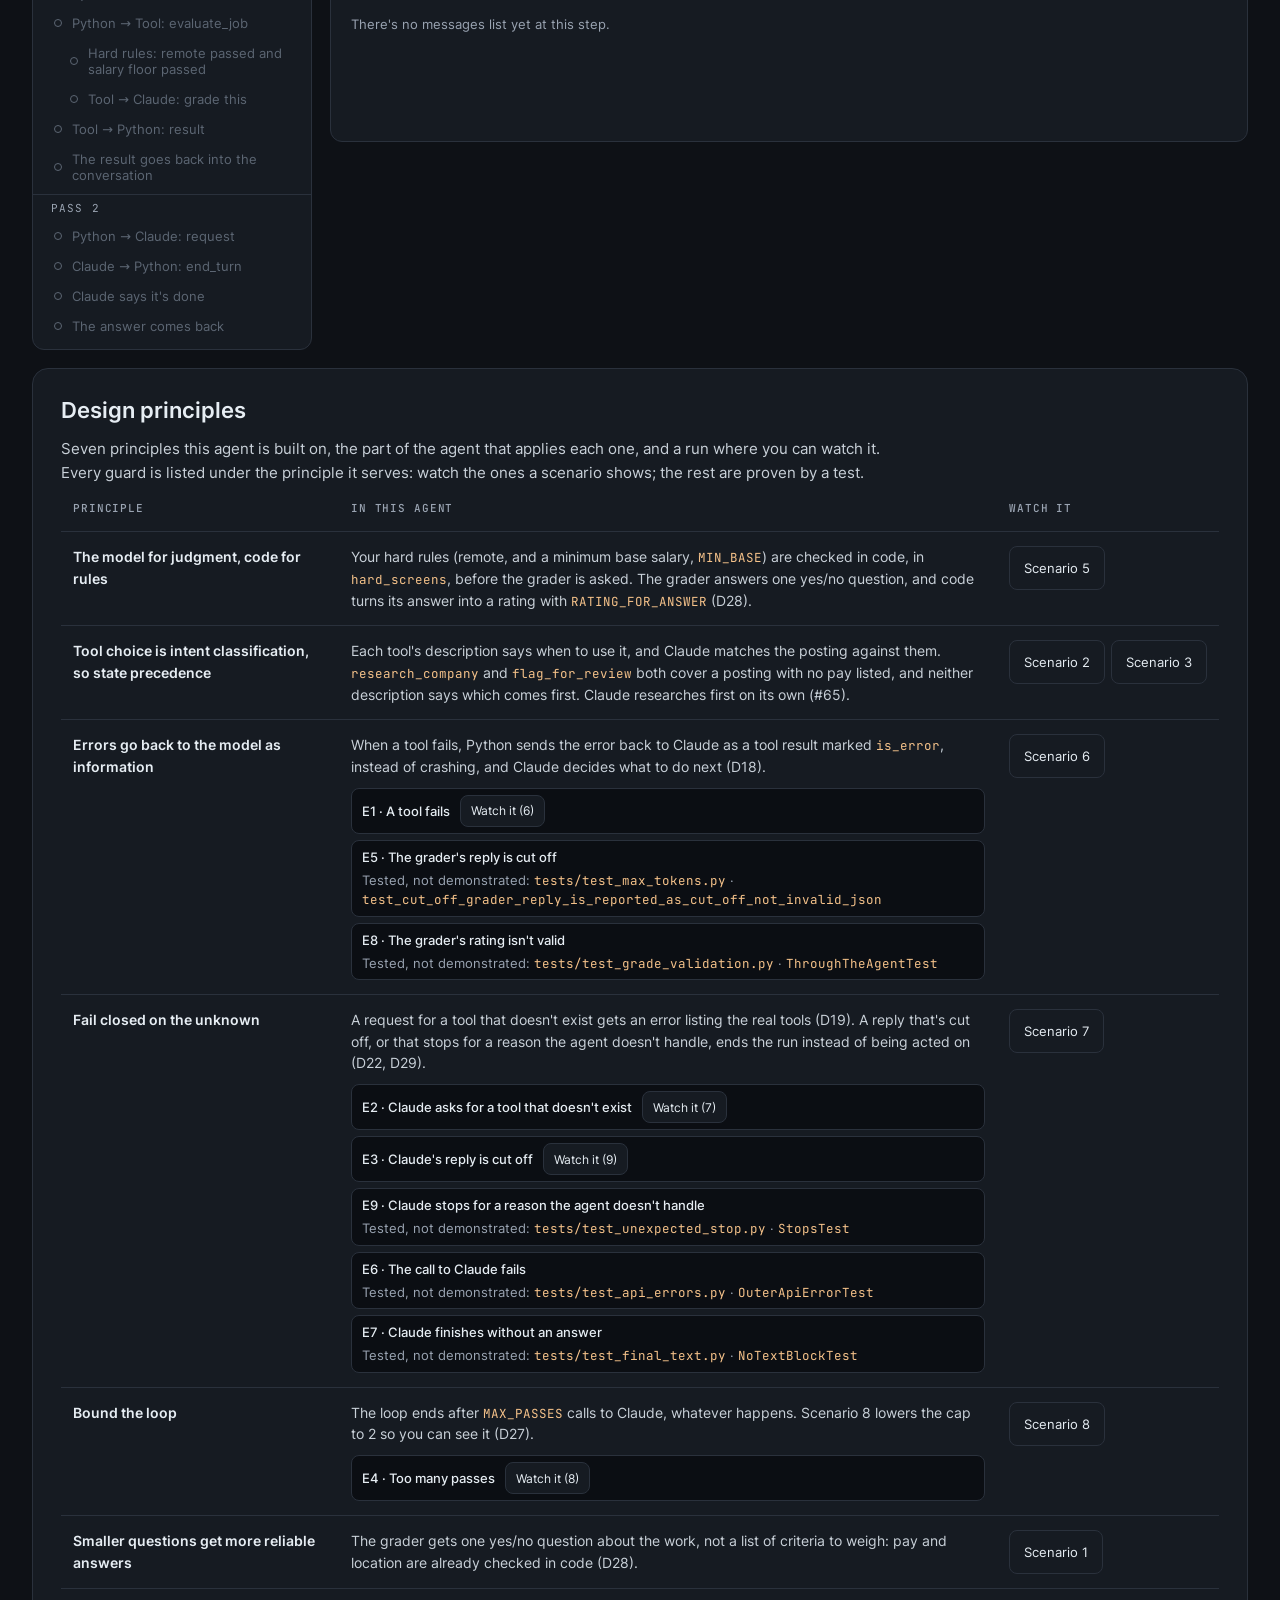
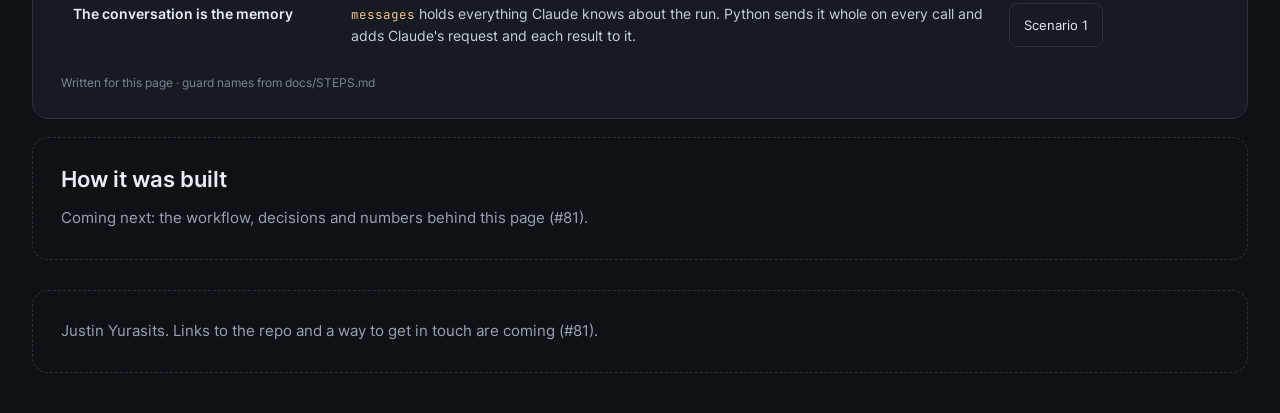
==== commit c76648e5: "Design principles: seven principles, the feature for each, every guard listed, Watch it (#80) Co-Aut" ====
--- a/job-evaluator/site/index.html
+++ b/job-evaluator/site/index.html
@@ -210,10 +210,68 @@
 <p class="error" id="load-error" role="alert" hidden></p>
 </section>
 
-<!-- 6. Design principles (placeholder, #80) -->
-<section class="section placeholder" id="principles" aria-labelledby="h-principles">
+<!-- 6. Design principles (#80, D36): principle → the feature in this agent
+     that implements it → Watch it. Every guard (E-step) is listed under the
+     principle it serves; its name and number are filled in from steps.json. -->
+<section class="section" id="principles" aria-labelledby="h-principles">
   <h2 id="h-principles">Design principles</h2>
-  <p>Coming next: each principle, the feature in this agent that implements it, and a Watch it button (#80).</p>
+  <p>Seven principles this agent is built on, the part of the agent that applies each one, and a run where you can watch it. Every guard is listed under the principle it serves: watch the ones a scenario shows; the rest are proven by a test.</p>
+  <table class="principles">
+    <thead><tr><th scope="col">Principle</th><th scope="col">In this agent</th><th scope="col">Watch it</th></tr></thead>
+    <tbody>
+    <tr>
+      <th scope="row" class="principle-name">The model for judgment, code for rules</th>
+      <td class="principle-feature">Your hard rules (remote, and a minimum base salary, <code>MIN_BASE</code>) are checked in code, in <code>hard_screens</code>, before the grader is asked. The grader answers one yes/no question, and code turns its answer into a rating with <code>RATING_FOR_ANSWER</code> (D28).</td>
+      <td class="principle-watch"><button type="button" class="btn watch" data-scenario="5">Scenario 5</button></td>
+    </tr>
+    <tr>
+      <th scope="row" class="principle-name">Tool choice is intent classification, so state precedence</th>
+      <td class="principle-feature">Each tool's description says when to use it, and Claude matches the posting against them. <code>research_company</code> and <code>flag_for_review</code> both cover a posting with no pay listed, and neither description says which comes first. Claude researches first on its own (#65).</td>
+      <td class="principle-watch"><button type="button" class="btn watch" data-scenario="2">Scenario 2</button><button type="button" class="btn watch" data-scenario="3">Scenario 3</button></td>
+    </tr>
+    <tr>
+      <th scope="row" class="principle-name">Errors go back to the model as information</th>
+      <td class="principle-feature">When a tool fails, Python sends the error back to Claude as a tool result marked <code>is_error</code>, instead of crashing, and Claude decides what to do next (D18).
+        <ul class="guard-list" aria-label="Guards">
+          <li data-guard="tool_failed" data-scenario="6"><span class="guard-name"></span> <button type="button" class="btn watch watch-small" data-scenario="6">Watch it (6)</button></li>
+          <li data-guard="grader_cut_off"><span class="guard-name"></span> <span class="tested">Tested, not demonstrated: <code>tests/test_max_tokens.py</code> · <code>test_cut_off_grader_reply_is_reported_as_cut_off_not_invalid_json</code></span></li>
+          <li data-guard="invalid_grade"><span class="guard-name"></span> <span class="tested">Tested, not demonstrated: <code>tests/test_grade_validation.py</code> · <code>ThroughTheAgentTest</code></span></li>
+        </ul></td>
+      <td class="principle-watch"><button type="button" class="btn watch" data-scenario="6">Scenario 6</button></td>
+    </tr>
+    <tr>
+      <th scope="row" class="principle-name">Fail closed on the unknown</th>
+      <td class="principle-feature">A request for a tool that doesn't exist gets an error listing the real tools (D19). A reply that's cut off, or that stops for a reason the agent doesn't handle, ends the run instead of being acted on (D22, D29).
+        <ul class="guard-list" aria-label="Guards">
+          <li data-guard="unknown_tool" data-scenario="7"><span class="guard-name"></span> <button type="button" class="btn watch watch-small" data-scenario="7">Watch it (7)</button></li>
+          <li data-guard="reply_cut_off" data-scenario="9"><span class="guard-name"></span> <button type="button" class="btn watch watch-small" data-scenario="9">Watch it (9)</button></li>
+          <li data-guard="unexpected_stop"><span class="guard-name"></span> <span class="tested">Tested, not demonstrated: <code>tests/test_unexpected_stop.py</code> · <code>StopsTest</code></span></li>
+          <li data-guard="api_call_failed"><span class="guard-name"></span> <span class="tested">Tested, not demonstrated: <code>tests/test_api_errors.py</code> · <code>OuterApiErrorTest</code></span></li>
+          <li data-guard="no_final_answer"><span class="guard-name"></span> <span class="tested">Tested, not demonstrated: <code>tests/test_final_text.py</code> · <code>NoTextBlockTest</code></span></li>
+        </ul></td>
+      <td class="principle-watch"><button type="button" class="btn watch" data-scenario="7">Scenario 7</button></td>
+    </tr>
+    <tr>
+      <th scope="row" class="principle-name">Bound the loop</th>
+      <td class="principle-feature">The loop ends after <code>MAX_PASSES</code> calls to Claude, whatever happens. Scenario 8 lowers the cap to 2 so you can see it (D27).
+        <ul class="guard-list" aria-label="Guards">
+          <li data-guard="pass_cap" data-scenario="8"><span class="guard-name"></span> <button type="button" class="btn watch watch-small" data-scenario="8">Watch it (8)</button></li>
+        </ul></td>
+      <td class="principle-watch"><button type="button" class="btn watch" data-scenario="8">Scenario 8</button></td>
+    </tr>
+    <tr>
+      <th scope="row" class="principle-name">Smaller questions get more reliable answers</th>
+      <td class="principle-feature">The grader gets one yes/no question about the work, not a list of criteria to weigh: pay and location are already checked in code (D28).</td>
+      <td class="principle-watch"><button type="button" class="btn watch" data-scenario="1">Scenario 1</button></td>
+    </tr>
+    <tr>
+      <th scope="row" class="principle-name">The conversation is the memory</th>
+      <td class="principle-feature"><code>messages</code> holds everything Claude knows about the run. Python sends it whole on every call and adds Claude's request and each result to it.</td>
+      <td class="principle-watch"><button type="button" class="btn watch" data-scenario="1">Scenario 1</button></td>
+    </tr>
+    </tbody>
+  </table>
+  <div class="written">Written for this page · guard names from docs/STEPS.md</div>
 </section>
 
 <!-- 7. How it was built (placeholder, #81) -->
--- a/job-evaluator/site/style.css
+++ b/job-evaluator/site/style.css
@@ -92,6 +92,21 @@
 .btn.watch:hover { border-color: var(--amber); }
 
 .run-view { display: flex; flex-direction: column; gap: 18px; }
+
+/* Design principles (#80): a table; on a phone each row stacks. */
+.principles { width: 100%; border-collapse: collapse; font-size: 14px; line-height: 1.55; }
+.principles th, .principles td { text-align: left; vertical-align: top; padding: 14px 12px; border-top: 1px solid var(--line); }
+.principles thead th { border-top: 0; padding-top: 0; font-family: var(--mono); font-size: 11px; font-weight: 500; letter-spacing: 0.08em; text-transform: uppercase; color: var(--muted); }
+.principle-name { width: 24%; font-weight: 600; color: var(--text); }
+.principle-feature { color: var(--body); }
+.principle-feature code, .guard-list code { font-family: var(--mono); font-size: 12.5px; color: var(--orange); }
+.principle-watch { width: 1%; white-space: nowrap; }
+.principle-watch .btn + .btn { margin-left: 6px; }
+.guard-list { list-style: none; margin: 10px 0 0; padding: 0; display: flex; flex-direction: column; gap: 6px; }
+.guard-list li { display: flex; flex-wrap: wrap; align-items: center; gap: 4px 10px; padding: 6px 10px; border-radius: 8px; background: var(--well); border: 1px solid var(--line); font-size: 13px; }
+.guard-name { font-weight: 500; color: var(--text); }
+.tested { color: var(--muted); font-size: 12.5px; }
+.btn.watch-small { min-height: 32px; height: auto; padding: 4px 10px; font-size: 12px; }
 
 /* Scenario cards (#79). */
 .card-group { display: flex; flex-direction: column; gap: 10px; }
@@ -292,6 +307,11 @@
   .hero h1 { font-size: 30px; }
   .section { padding: 20px 16px; }
   .loop li:not(:last-child)::after { display: none; }
+  .principles thead { display: none; }
+  .principles, .principles tbody, .principles tr, .principles th, .principles td { display: block; width: auto; }
+  .principles tr { padding: 12px 0; border-top: 1px solid var(--line); }
+  .principles th, .principles td { border: 0; padding: 4px 0; }
+  .principle-watch { white-space: normal; }
   .map { padding: 18px 16px; }
   .map-row { flex-direction: column; }
   .box { min-height: 0; }
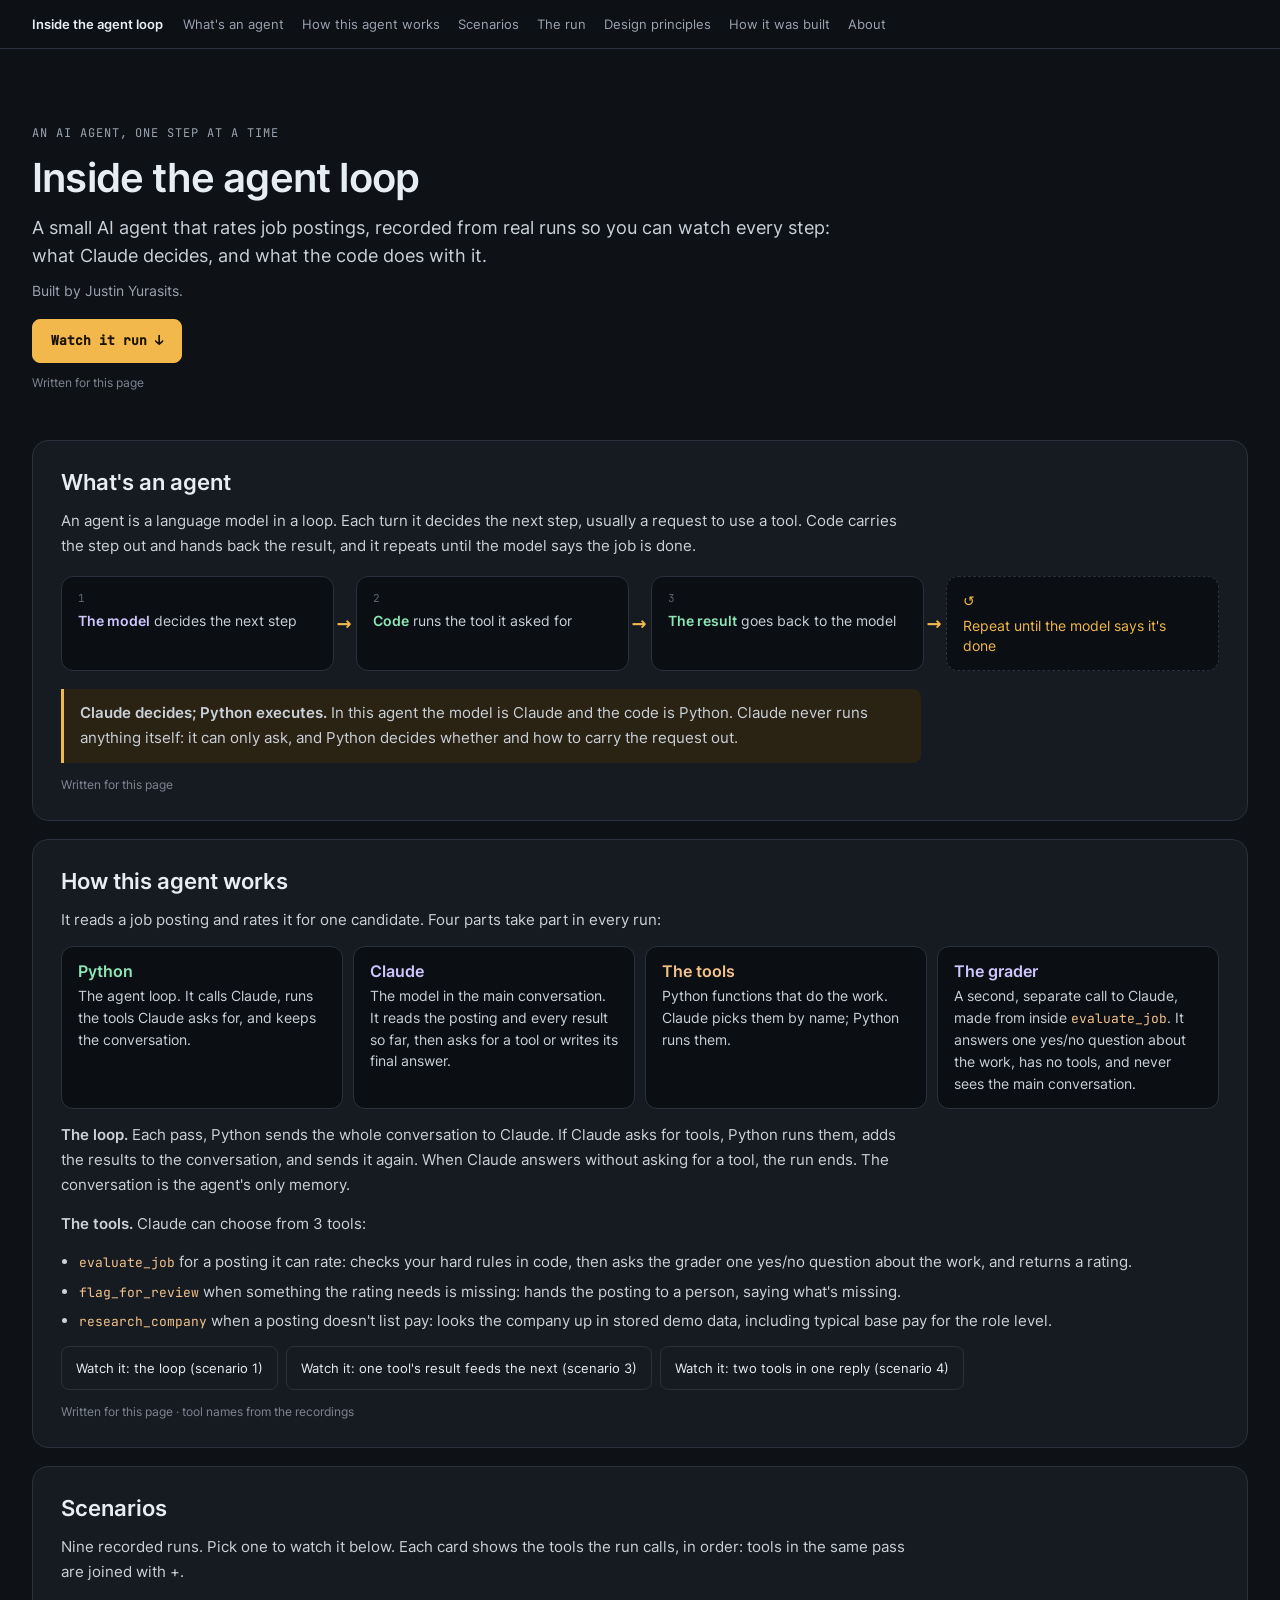
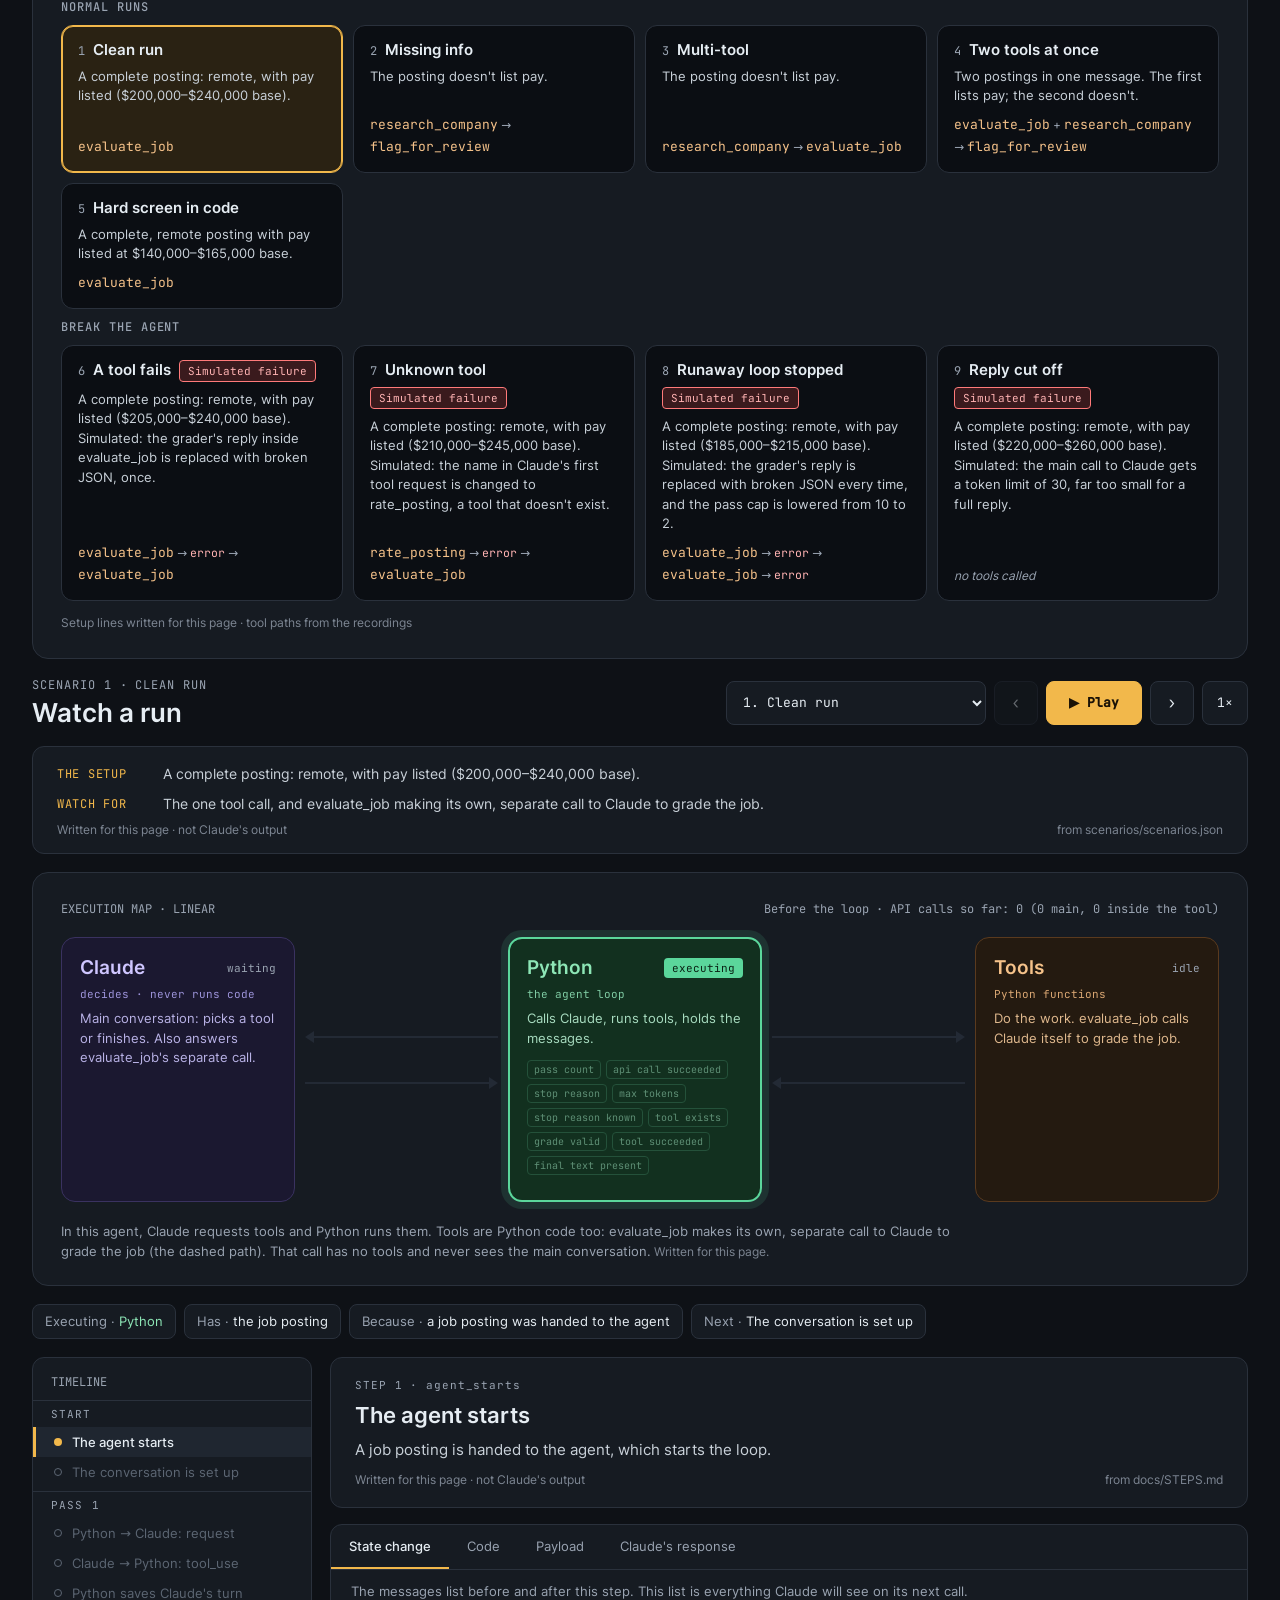
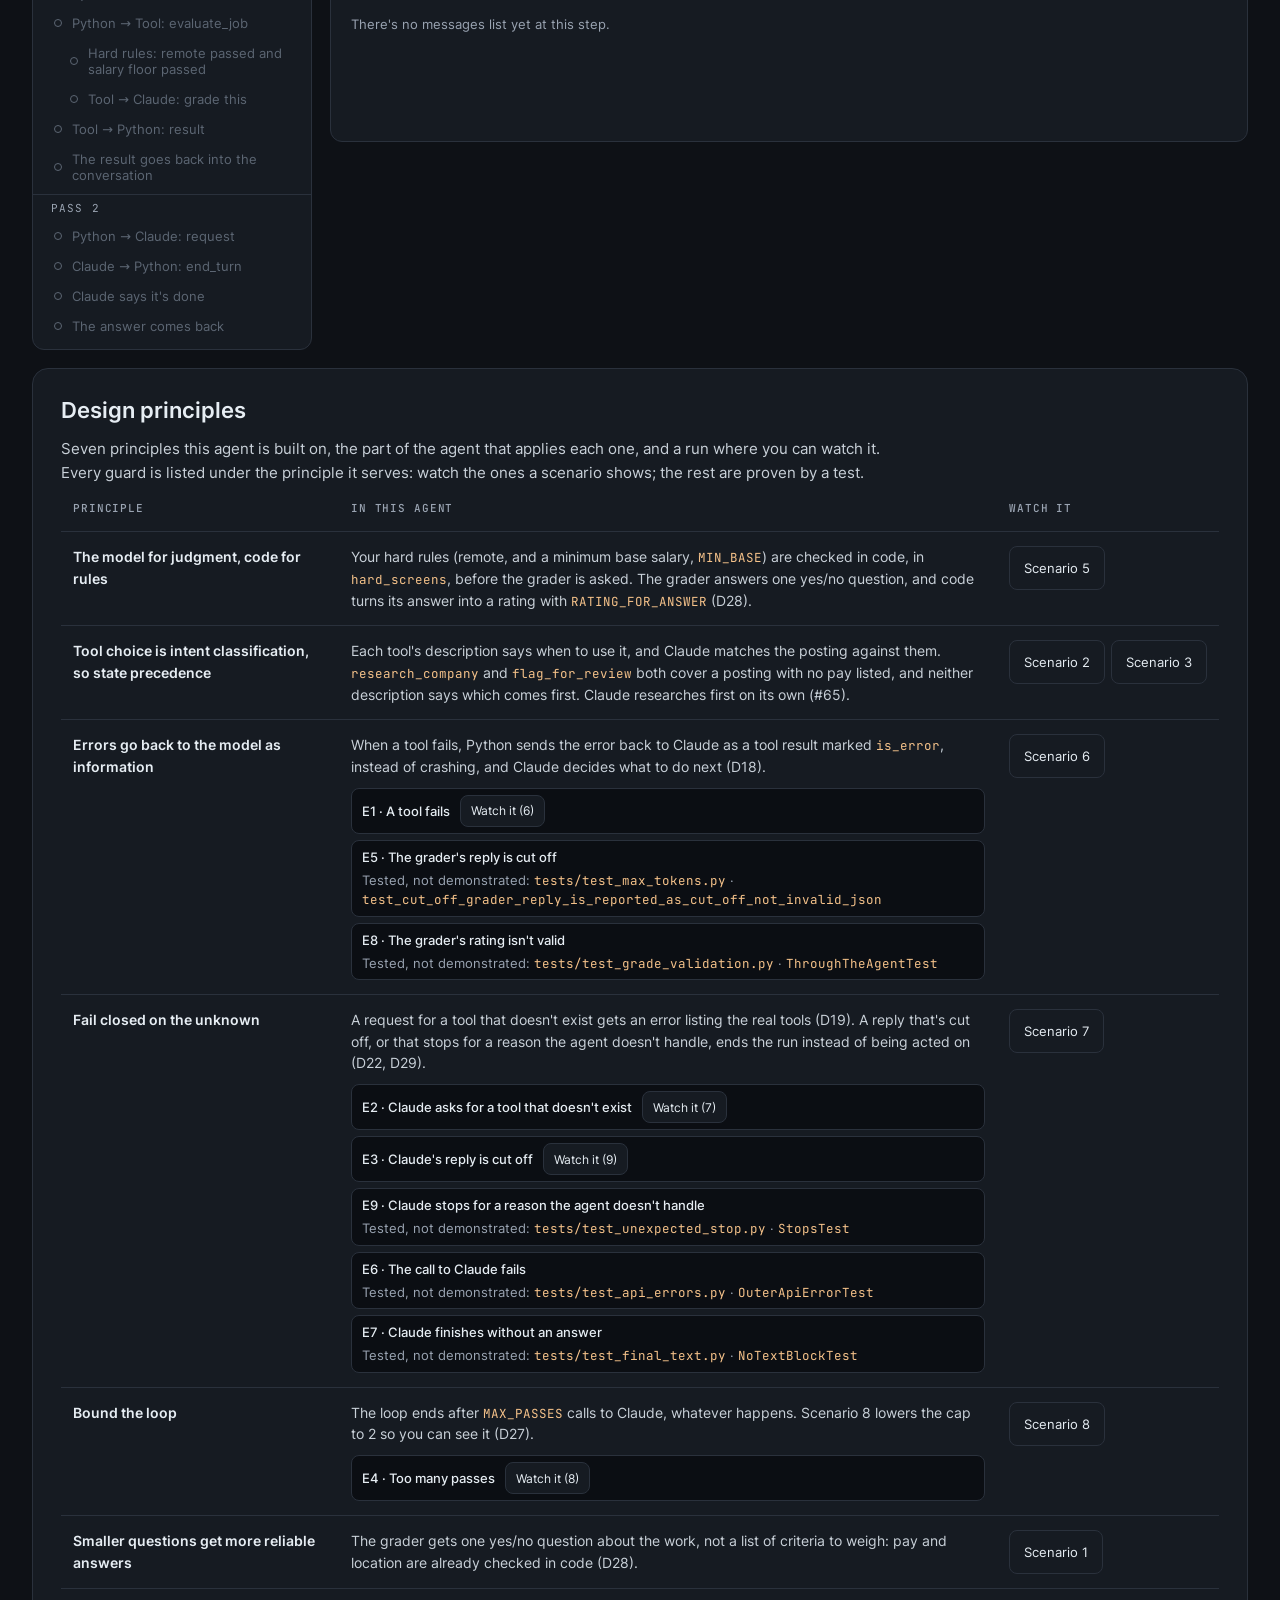
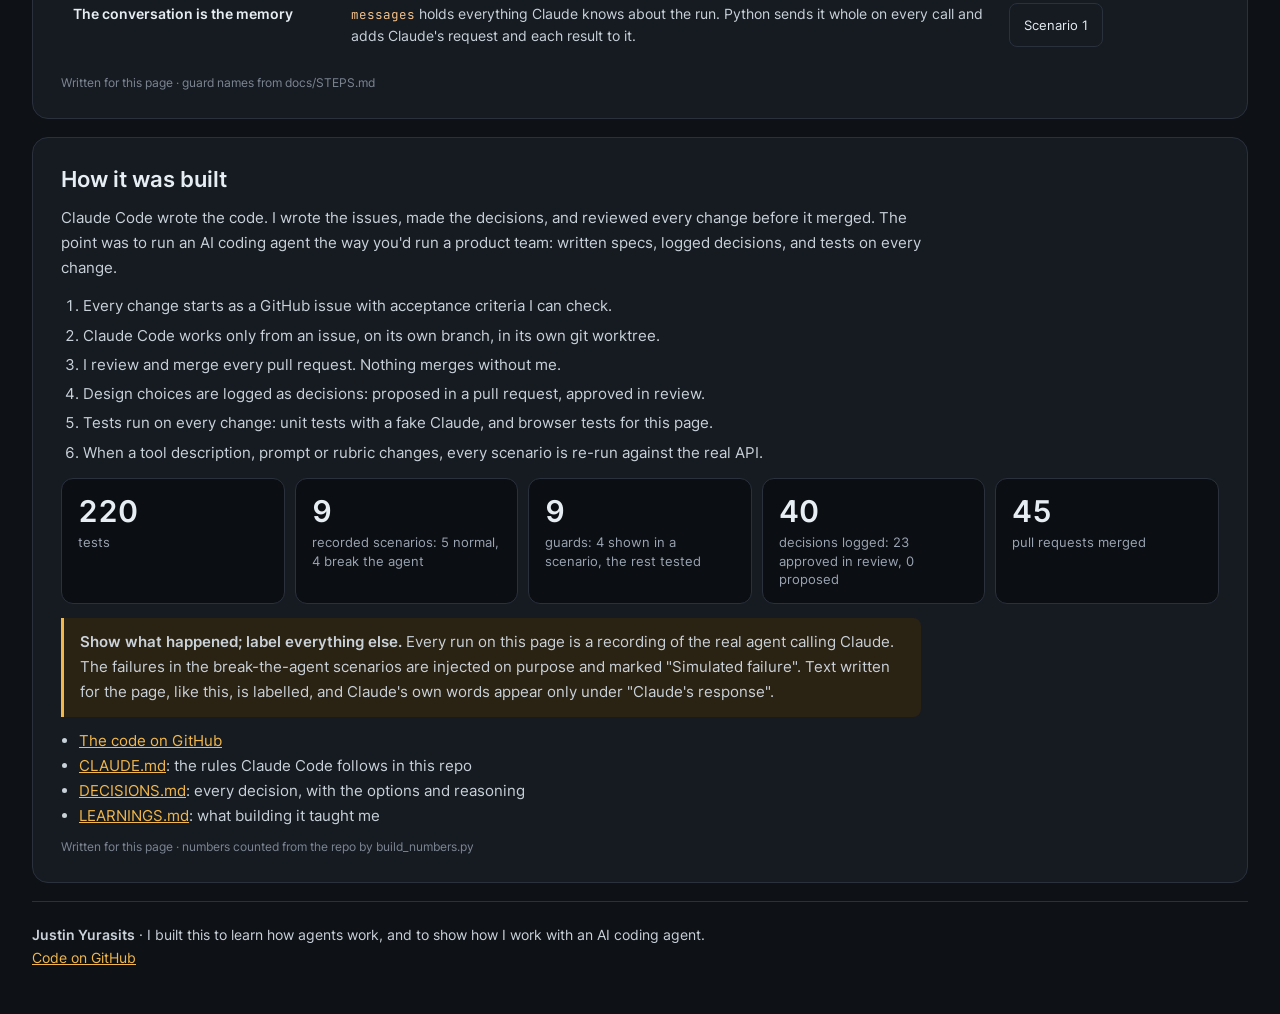
==== commit cb517b3c: "How it was built and footer; numbers generated by build_numbers.py (#81) Co-Authored-By: Claude Opus" ====
--- a/job-evaluator/site/index.html
+++ b/job-evaluator/site/index.html
@@ -274,15 +274,41 @@
   <div class="written">Written for this page · guard names from docs/STEPS.md</div>
 </section>
 
-<!-- 7. How it was built (placeholder, #81) -->
-<section class="section placeholder" id="how-it-was-built" aria-labelledby="h-built">
+<!-- 7. How it was built (#81): for people evaluating the work. Every number
+     is filled in from numbers.json, which build_numbers.py counts from the
+     repo; none is typed here. -->
+<section class="section" id="how-it-was-built" aria-labelledby="h-built">
   <h2 id="h-built">How it was built</h2>
-  <p>Coming next: the workflow, decisions and numbers behind this page (#81).</p>
-</section>
-
-<!-- 8. Footer (placeholder, #81) -->
-<footer class="section placeholder footer" id="footer">
-  <p>Justin Yurasits. Links to the repo and a way to get in touch are coming (#81).</p>
+  <p>Claude Code wrote the code. I wrote the issues, made the decisions, and reviewed every change before it merged. The point was to run an AI coding agent the way you'd run a product team: written specs, logged decisions, and tests on every change.</p>
+  <ol class="workflow">
+    <li>Every change starts as a GitHub issue with acceptance criteria I can check.</li>
+    <li>Claude Code works only from an issue, on its own branch, in its own git worktree.</li>
+    <li>I review and merge every pull request. Nothing merges without me.</li>
+    <li>Design choices are logged as decisions: proposed in a pull request, approved in review.</li>
+    <li>Tests run on every change: unit tests with a fake Claude, and browser tests for this page.</li>
+    <li>When a tool description, prompt or rubric changes, every scenario is re-run against the real API.</li>
+  </ol>
+  <div class="numbers" aria-label="By the numbers">
+    <div class="number"><span class="n" data-number="tests"></span><span class="n-label">tests</span></div>
+    <div class="number"><span class="n" data-number="scenarios.total"></span><span class="n-label">recorded scenarios: <span data-number="scenarios.normal"></span> normal, <span data-number="scenarios.break"></span> break the agent</span></div>
+    <div class="number"><span class="n" data-number="guards.total"></span><span class="n-label">guards: <span data-number="guards.demonstrated"></span> shown in a scenario, the rest tested</span></div>
+    <div class="number"><span class="n" data-number="decisions.logged"></span><span class="n-label">decisions logged: <span data-number="decisions.approved"></span> approved in review, <span data-number="decisions.proposed"></span> proposed</span></div>
+    <div class="number"><span class="n" data-number="merged_prs"></span><span class="n-label">pull requests merged</span></div>
+  </div>
+  <p class="principle"><strong>Show what happened; label everything else.</strong> Every run on this page is a recording of the real agent calling Claude. The failures in the break-the-agent scenarios are injected on purpose and marked "Simulated failure". Text written for the page, like this, is labelled, and Claude's own words appear only under "Claude's response".</p>
+  <ul class="links">
+    <li><a href="https://github.com/justinyurasits/agents">The code on GitHub</a></li>
+    <li><a href="https://github.com/justinyurasits/agents/blob/main/CLAUDE.md">CLAUDE.md</a>: the rules Claude Code follows in this repo</li>
+    <li><a href="https://github.com/justinyurasits/agents/blob/main/job-evaluator/docs/DECISIONS.md">DECISIONS.md</a>: every decision, with the options and reasoning</li>
+    <li><a href="https://github.com/justinyurasits/agents/blob/main/LEARNINGS.md">LEARNINGS.md</a>: what building it taught me</li>
+  </ul>
+  <div class="written">Written for this page · numbers counted from the repo by build_numbers.py</div>
+</section>
+
+<!-- 8. Footer (#81): name, one line, the repo. A contact link comes later. -->
+<footer class="footer" id="footer">
+  <p><strong>Justin Yurasits</strong> · I built this to learn how agents work, and to show how I work with an AI coding agent.</p>
+  <p><a href="https://github.com/justinyurasits/agents">Code on GitHub</a></p>
 </footer>
 </div>
 <script src="app.js"></script>
--- a/job-evaluator/site/style.css
+++ b/job-evaluator/site/style.css
@@ -67,9 +67,6 @@
 .section p { margin: 0; max-width: 860px; font-size: 15px; line-height: 1.65; color: var(--body); }
 .section code { font-family: var(--mono); font-size: 13px; color: var(--orange); }
 .written { font-size: 12px; color: var(--dim); }
-.placeholder { background: transparent; border-style: dashed; }
-.placeholder p { color: var(--muted); }
-.footer { margin-top: 12px; }
 
 /* The loop diagram: four steps, then back to the start. */
 .loop { list-style: none; margin: 4px 0; padding: 0; display: flex; flex-wrap: wrap; align-items: stretch; gap: 22px; counter-reset: loop; }
@@ -105,8 +102,19 @@
 .guard-list { list-style: none; margin: 10px 0 0; padding: 0; display: flex; flex-direction: column; gap: 6px; }
 .guard-list li { display: flex; flex-wrap: wrap; align-items: center; gap: 4px 10px; padding: 6px 10px; border-radius: 8px; background: var(--well); border: 1px solid var(--line); font-size: 13px; }
 .guard-name { font-weight: 500; color: var(--text); }
-.tested { color: var(--muted); font-size: 12.5px; }
+.tested { color: var(--muted); font-size: 12.5px; min-width: 0; overflow-wrap: anywhere; }   /* long test names wrap on a phone */
 .btn.watch-small { min-height: 32px; height: auto; padding: 4px 10px; font-size: 12px; }
+
+/* How it was built and the footer (#81). */
+.workflow { margin: 0; padding-left: 22px; display: flex; flex-direction: column; gap: 6px; max-width: 860px; font-size: 15px; line-height: 1.55; color: var(--body); }
+.numbers { display: grid; grid-template-columns: repeat(auto-fit, minmax(170px, 1fr)); gap: 10px; }
+.number { display: flex; flex-direction: column; gap: 4px; padding: 14px 16px; border-radius: 12px; background: var(--well); border: 1px solid var(--line); }
+.number .n { font-size: 30px; font-weight: 600; color: var(--text); font-variant-numeric: tabular-nums; }
+.n-label { font-size: 13px; line-height: 1.45; color: var(--muted); }
+.links { margin: 0; padding-left: 18px; display: flex; flex-direction: column; gap: 6px; font-size: 15px; color: var(--body); }
+.section a, .footer a { color: var(--amber); }
+.footer { padding: 24px 0 8px; border-top: 1px solid var(--line); display: flex; flex-direction: column; gap: 6px; scroll-margin-top: 64px; }
+.footer p { margin: 0; font-size: 14px; color: var(--body); }
 
 /* Scenario cards (#79). */
 .card-group { display: flex; flex-direction: column; gap: 10px; }
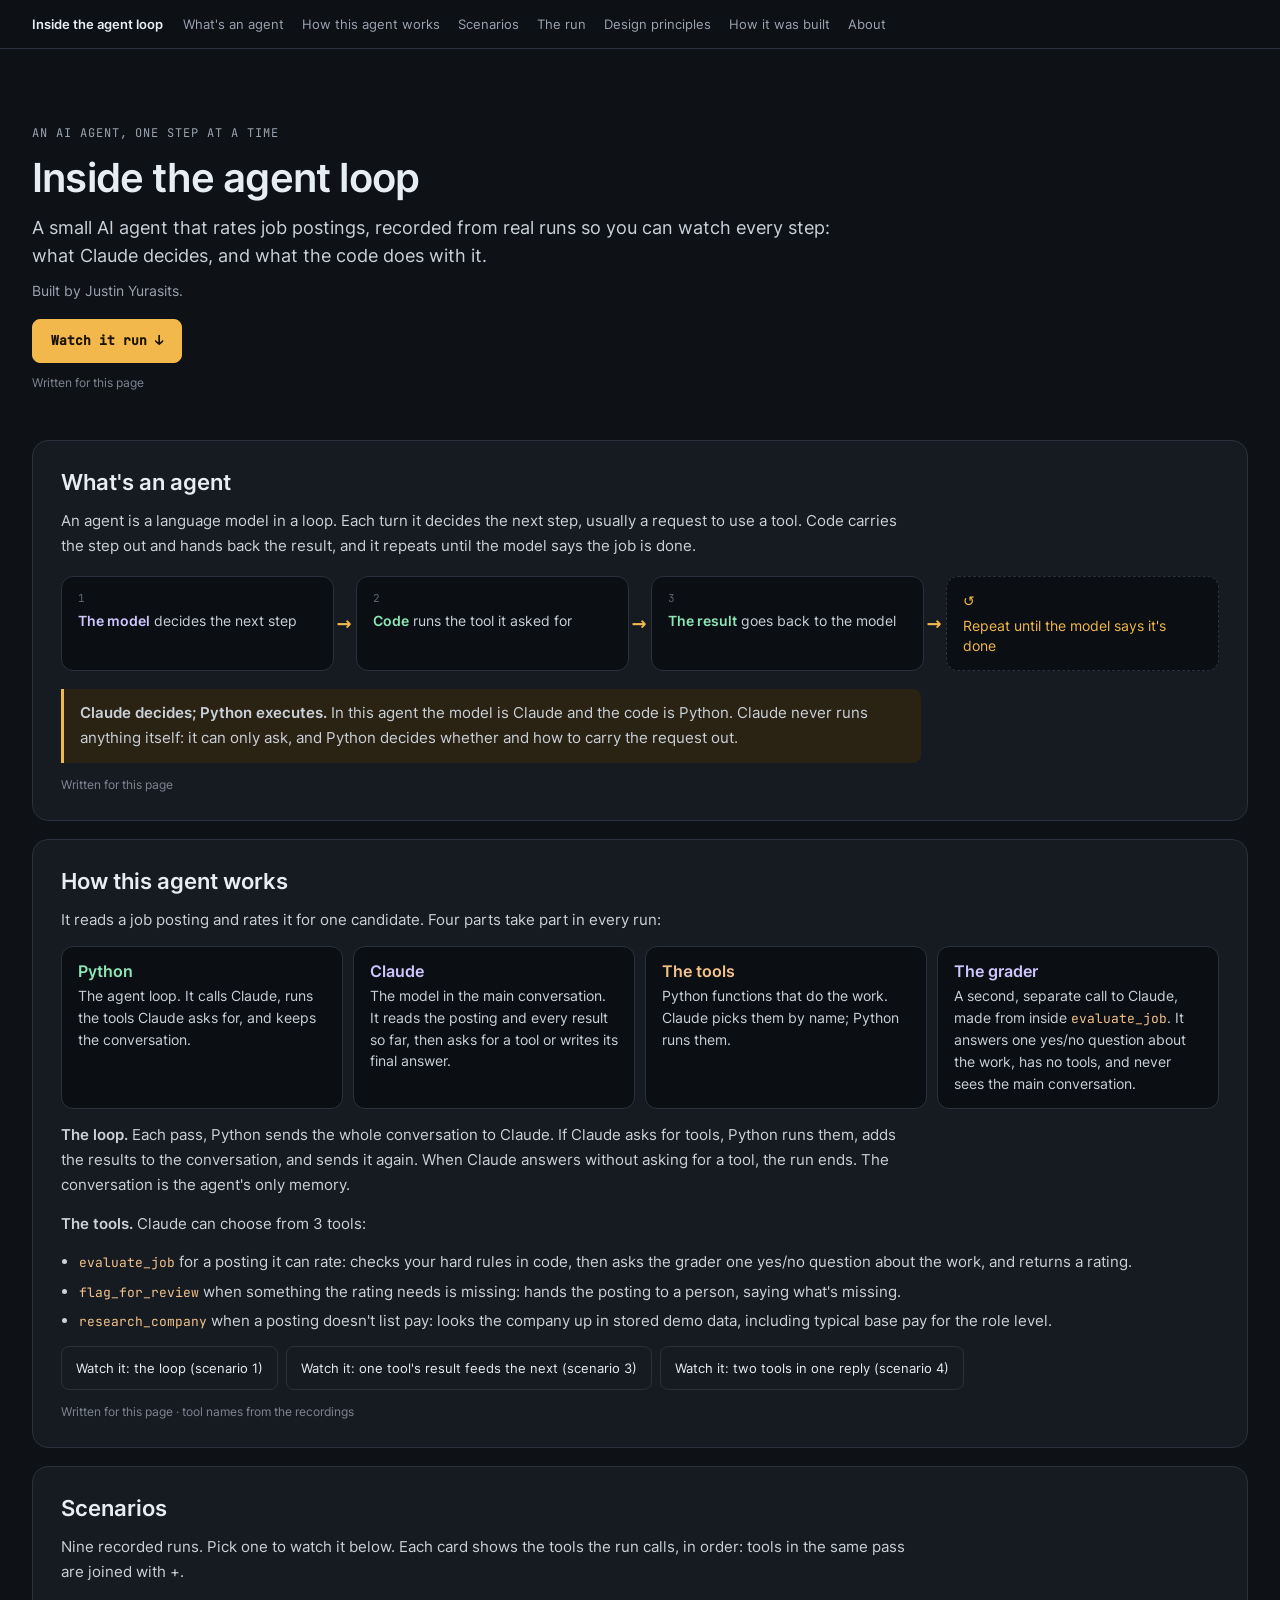
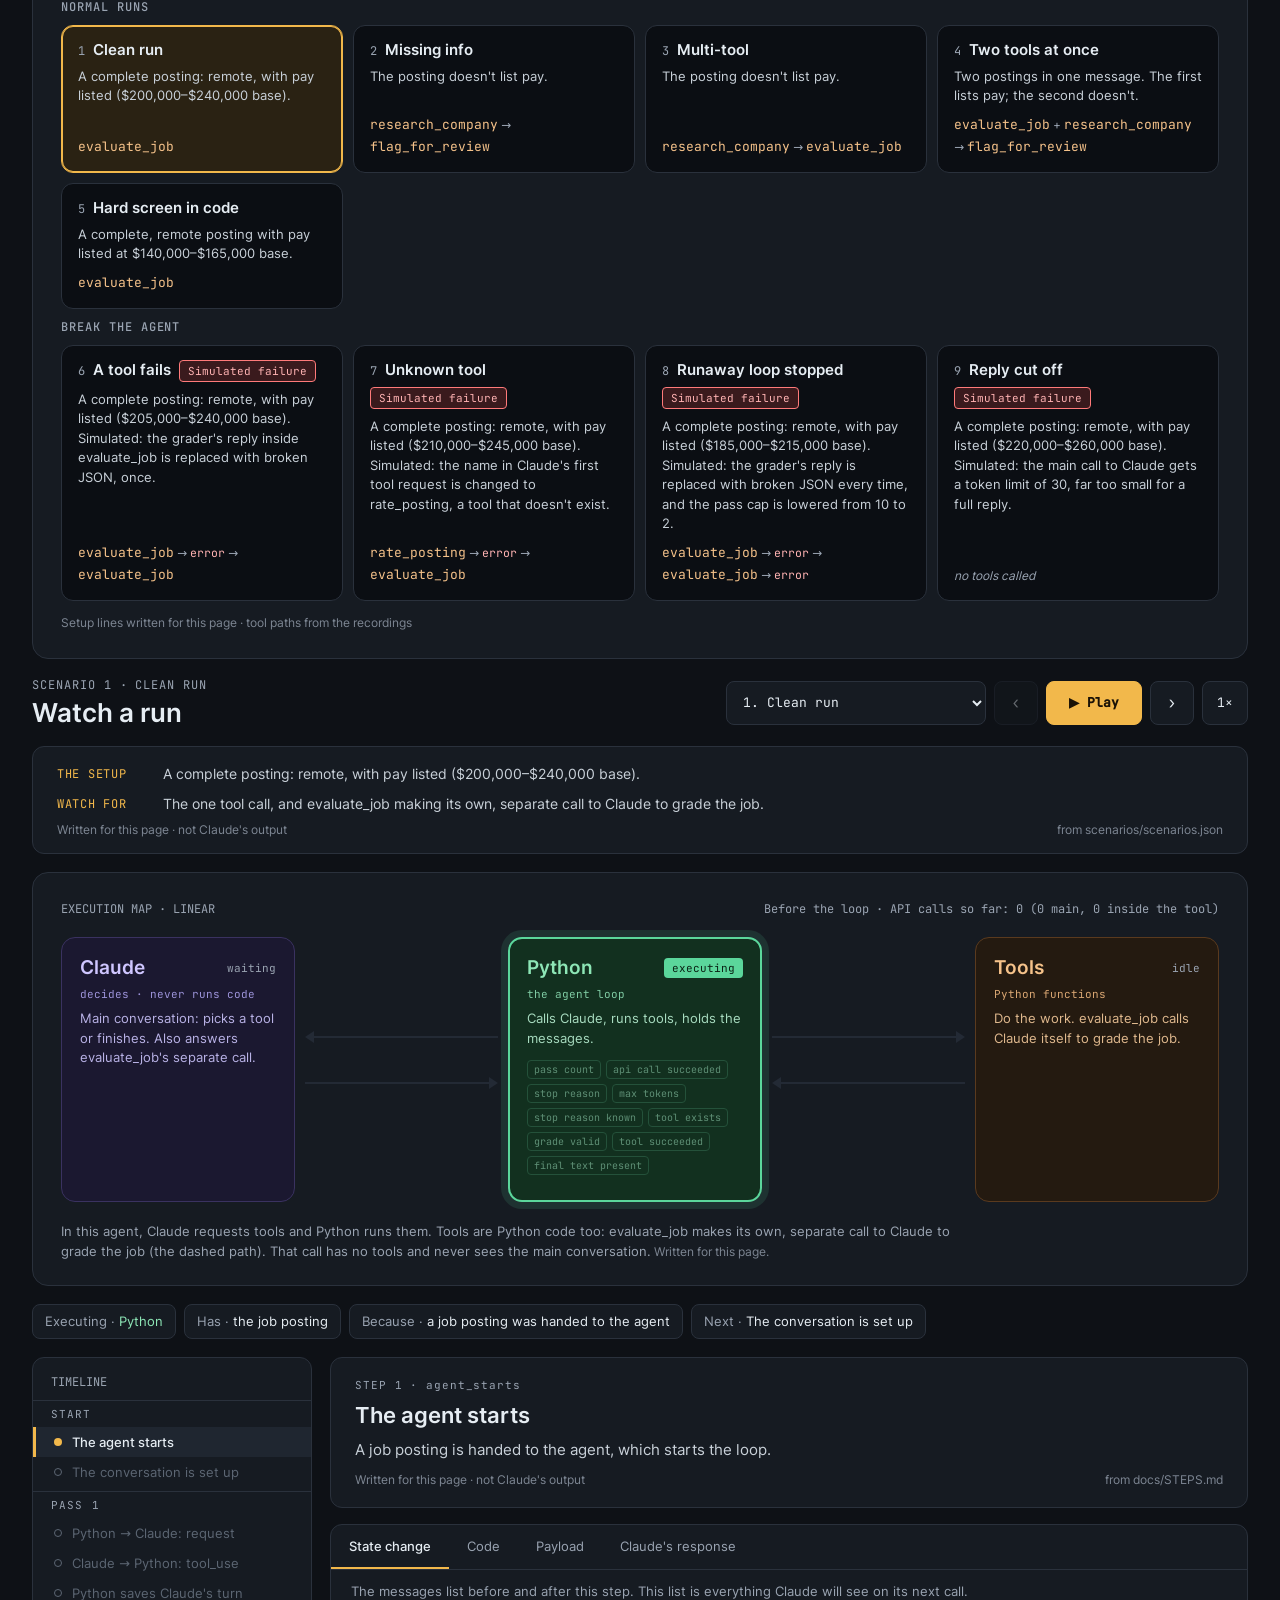
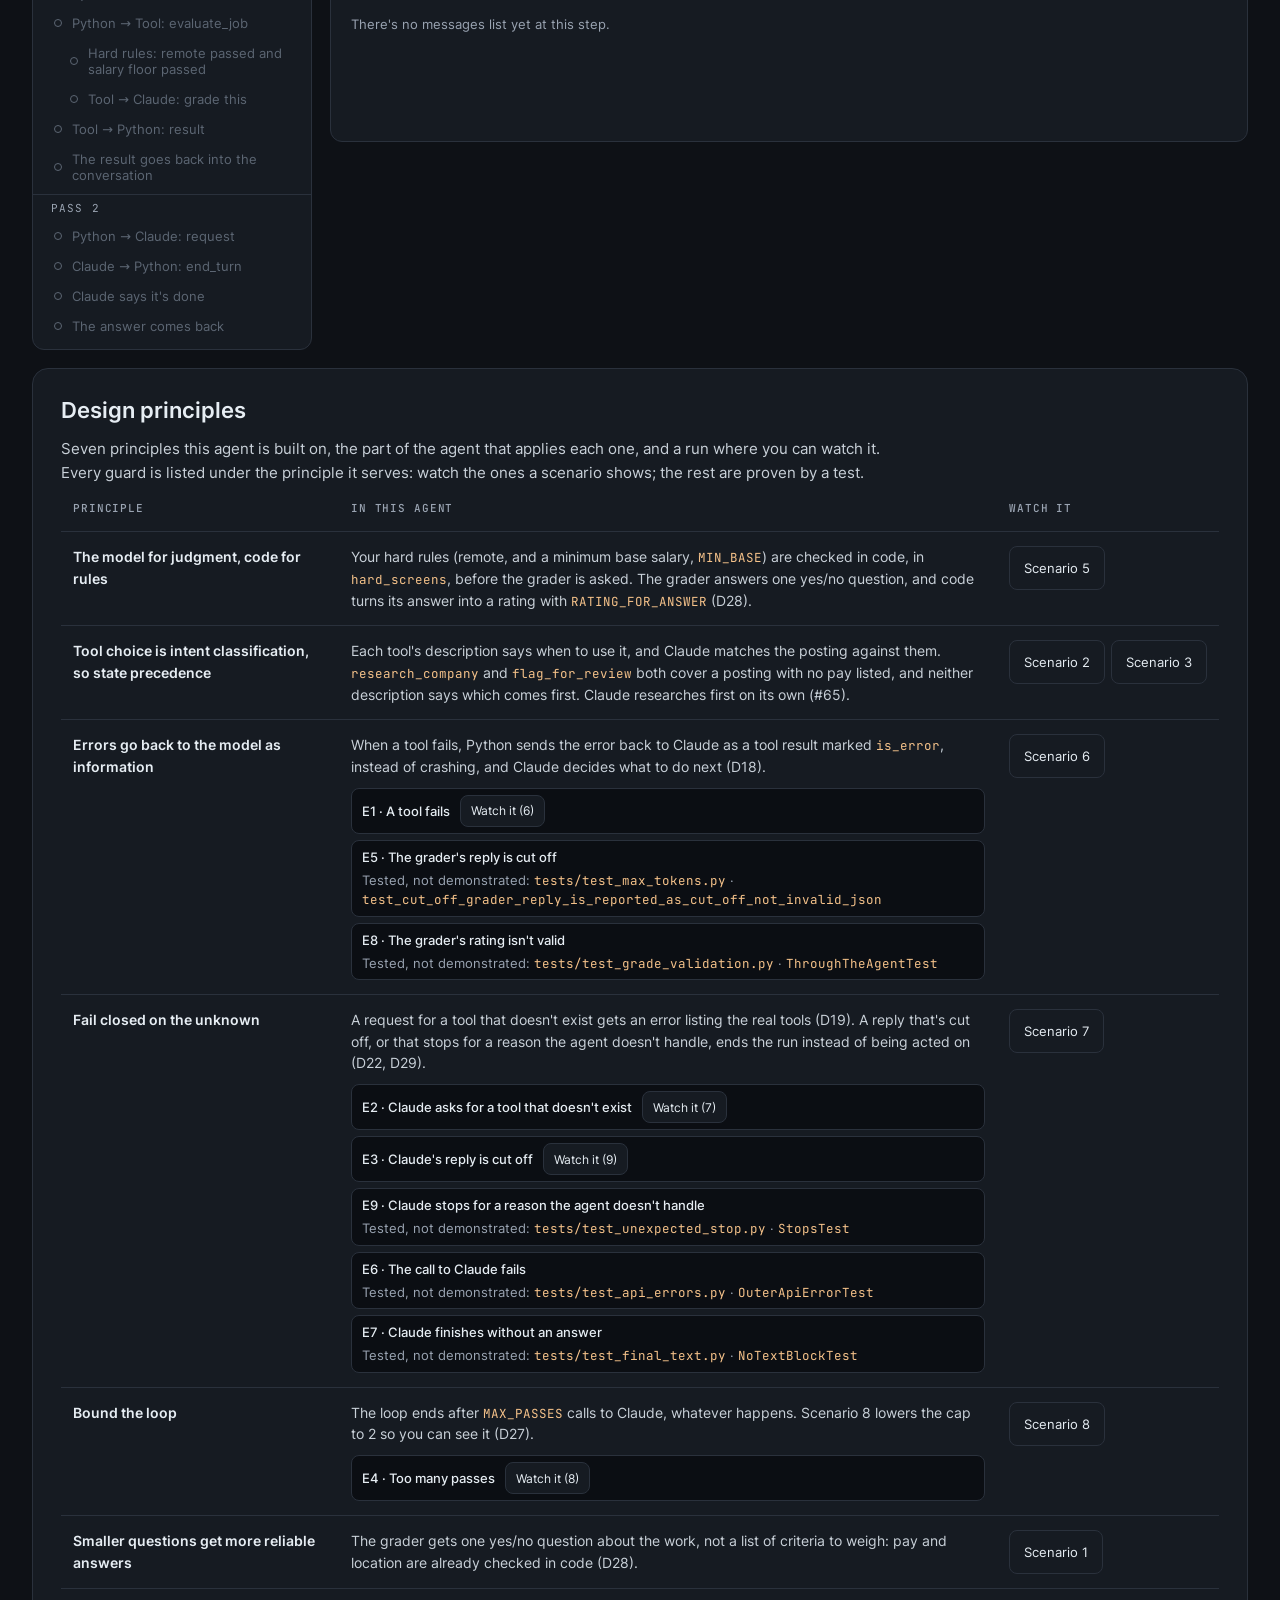
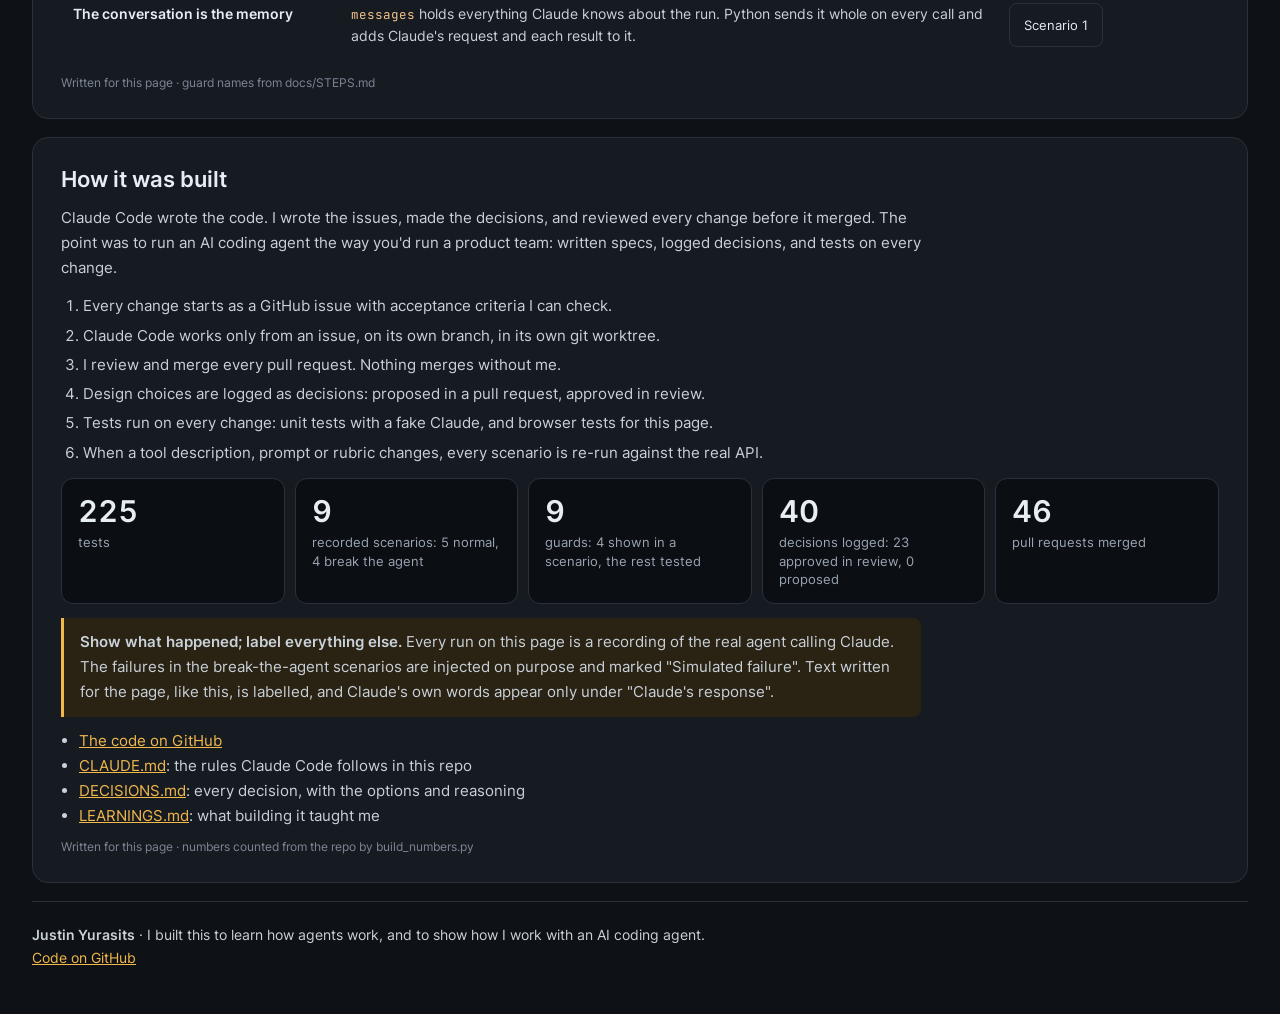
==== commit e6d50e12: "Tests for the numbers, links and How it was built section (#81) Co-Authored-By: Claude Opus 5.5 <nor" ====
--- a/job-evaluator/site/index.html
+++ b/job-evaluator/site/index.html
@@ -15,7 +15,7 @@
 </head>
 <body>
 <!-- Page structure (#78, D36): eight sections, in this order. The header bar
-     links to each. Sections 4, 6, 7 and 8 are placeholders until #79-#81. -->
+     links to each. -->
 <nav class="nav" aria-label="Sections">
   <a class="nav-home" href="#hero">Inside the agent loop</a>
   <div class="nav-links">
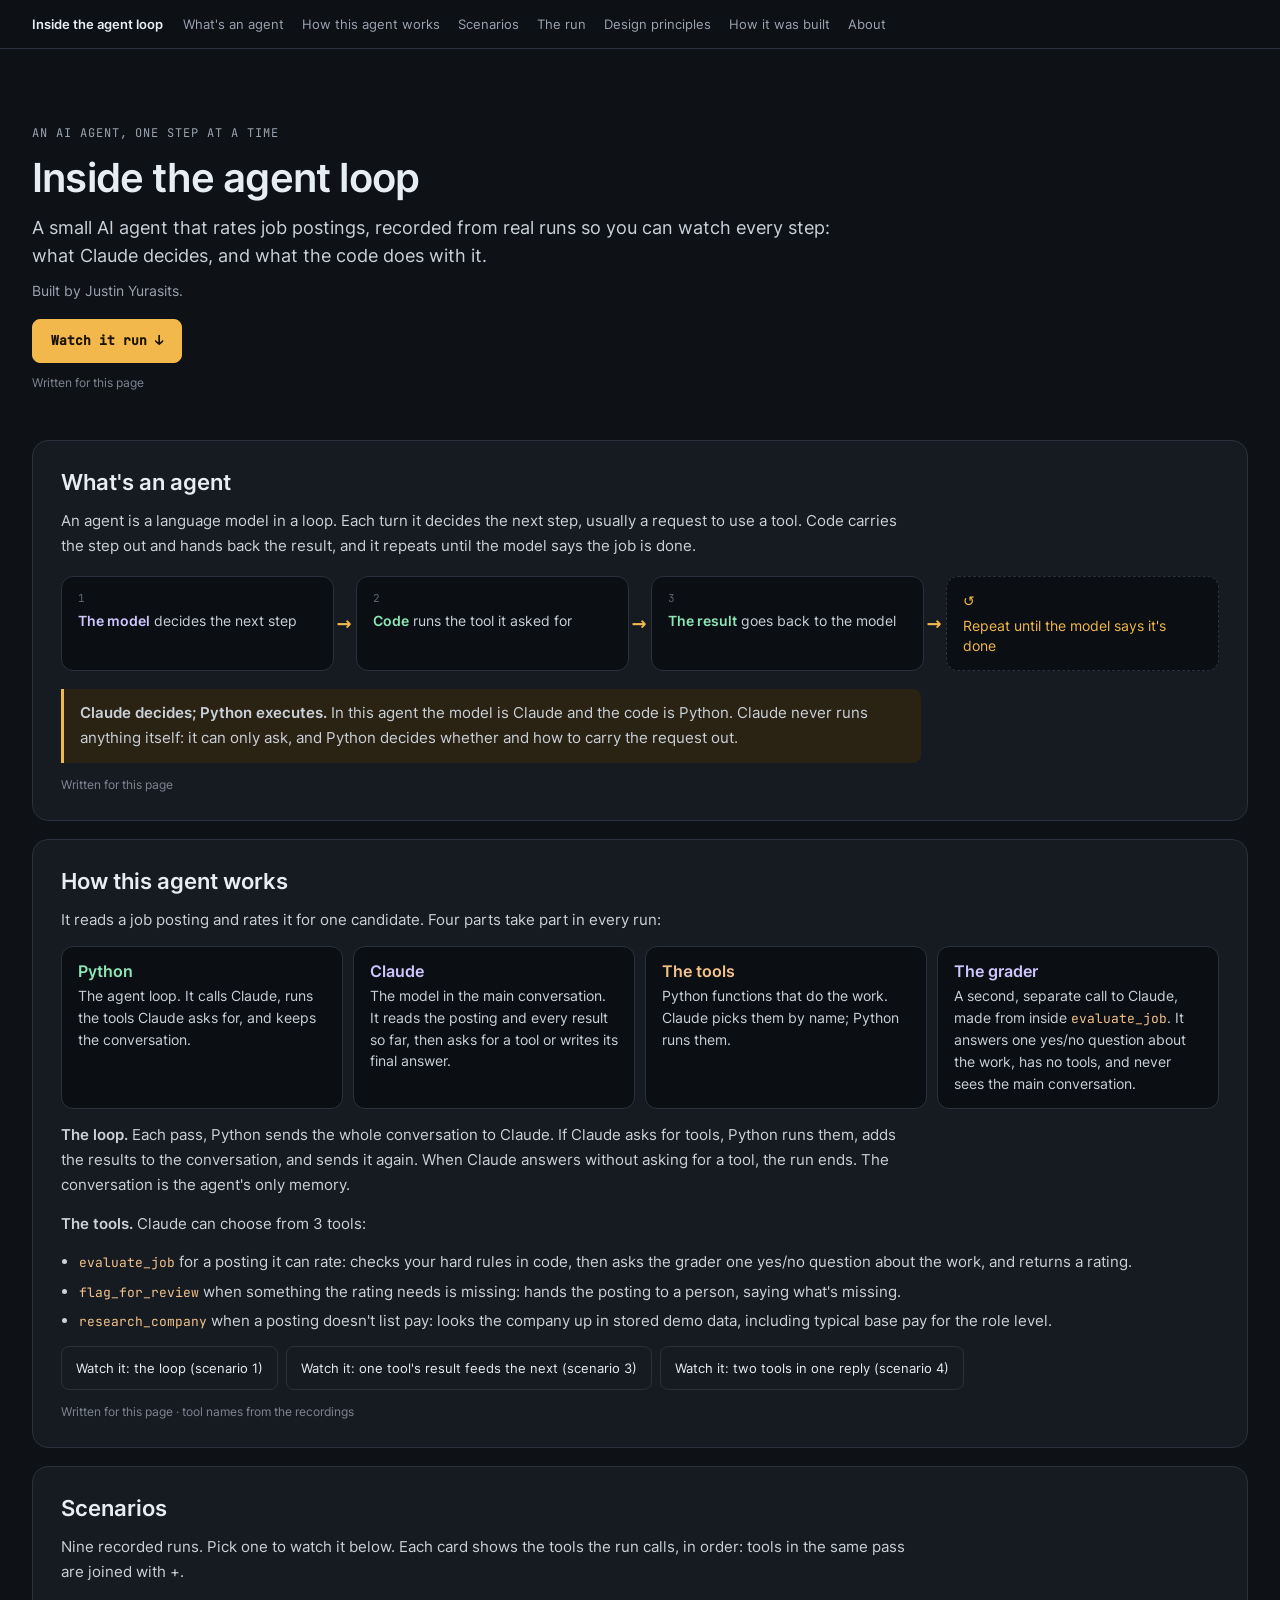
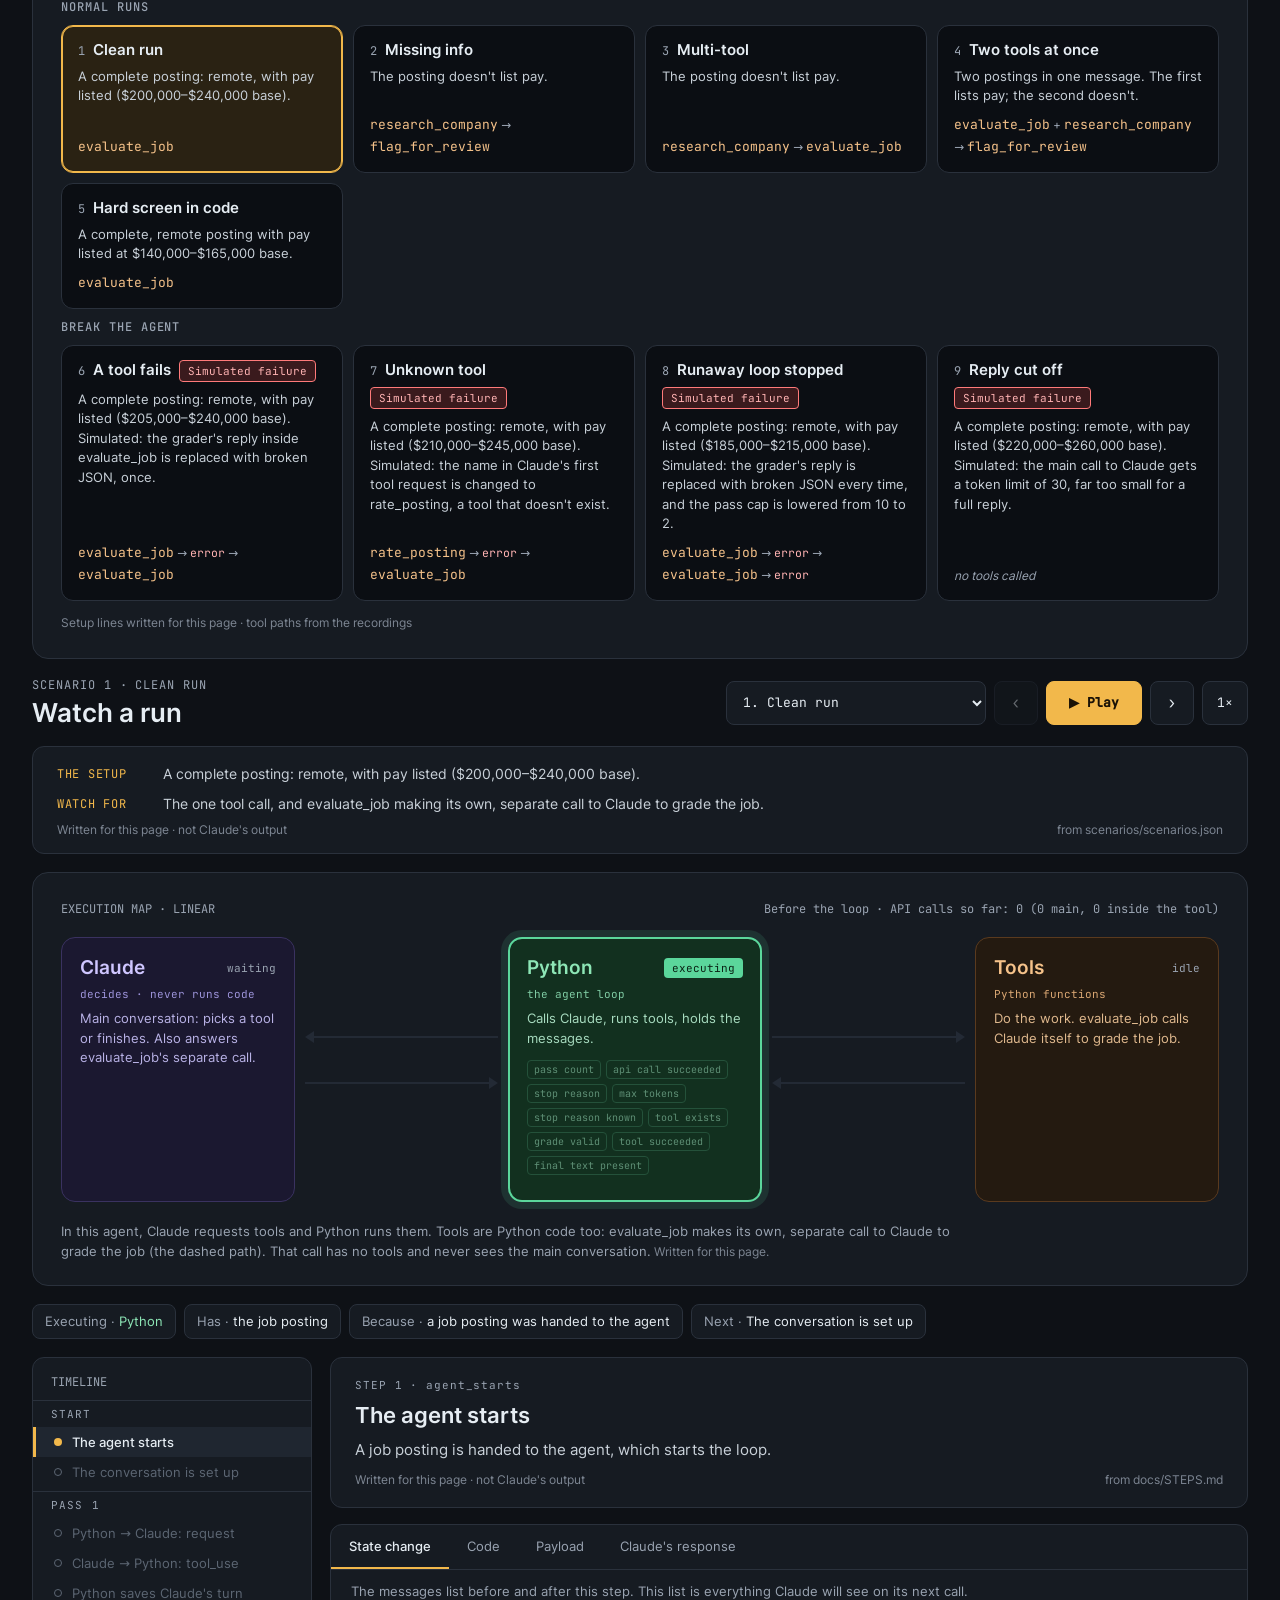
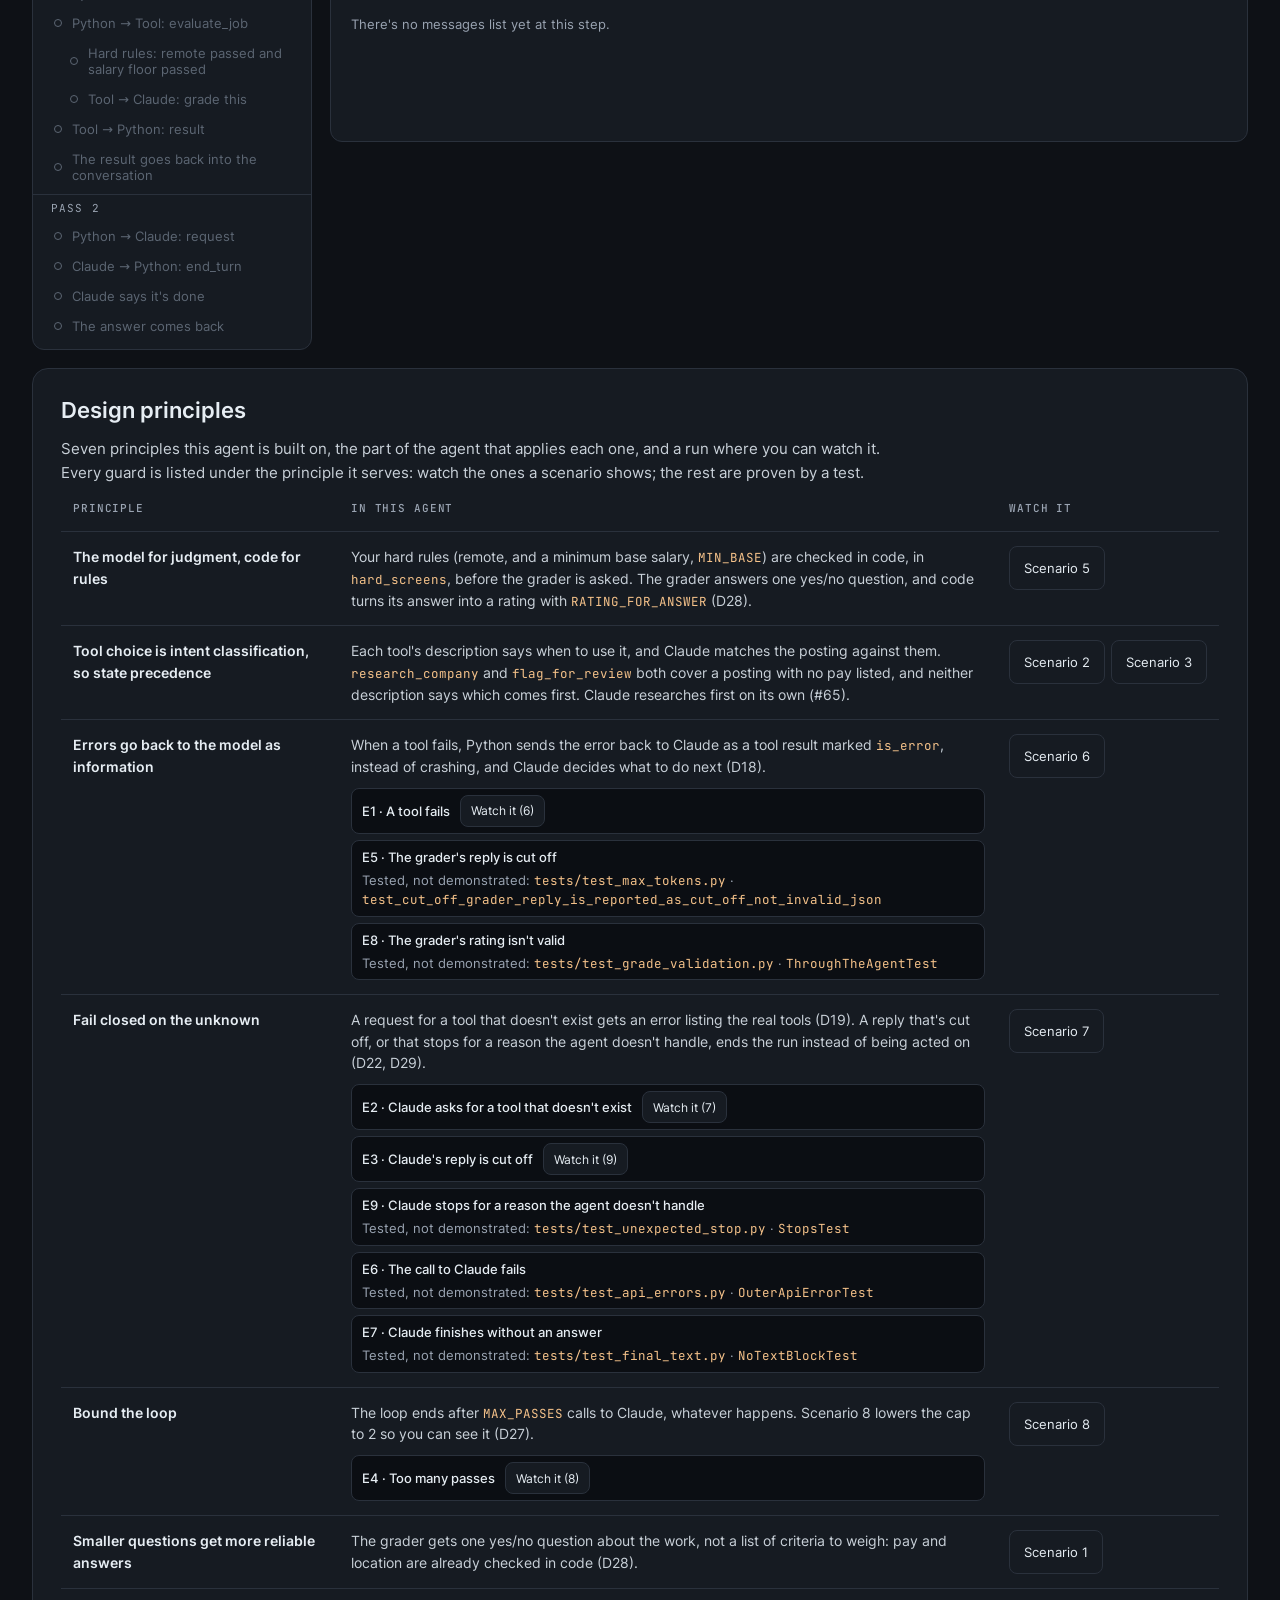
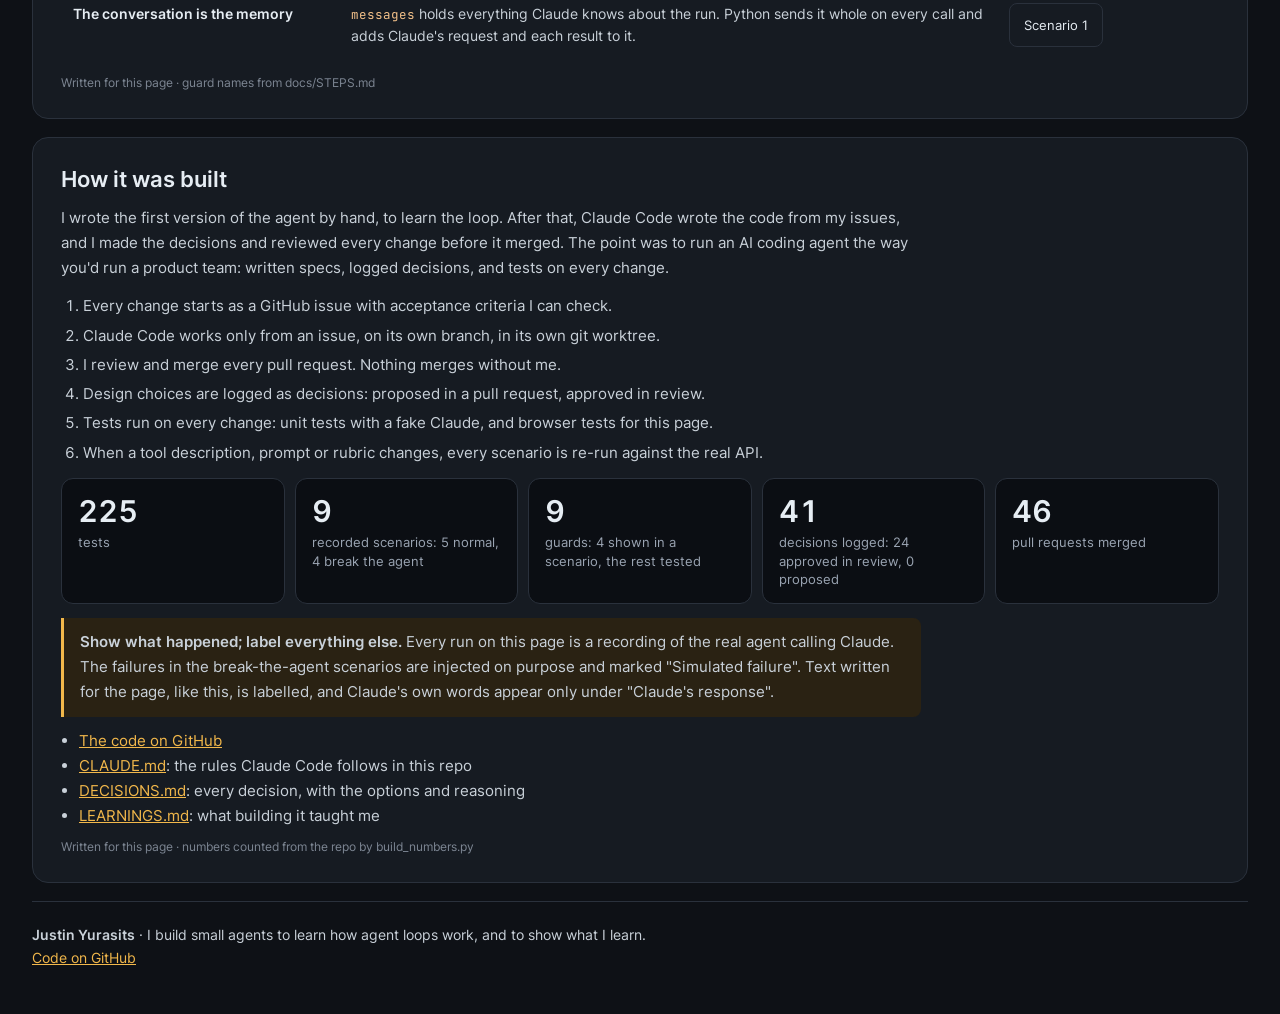
==== commit cc1554c0: "How it was built: who did what, and the footer line (PR #92 review) Co-Authored-By: Claude Opus 5.5 " ====
--- a/job-evaluator/site/index.html
+++ b/job-evaluator/site/index.html
@@ -279,7 +279,7 @@
      repo; none is typed here. -->
 <section class="section" id="how-it-was-built" aria-labelledby="h-built">
   <h2 id="h-built">How it was built</h2>
-  <p>Claude Code wrote the code. I wrote the issues, made the decisions, and reviewed every change before it merged. The point was to run an AI coding agent the way you'd run a product team: written specs, logged decisions, and tests on every change.</p>
+  <p>I wrote the first version of the agent by hand, to learn the loop. After that, Claude Code wrote the code from my issues, and I made the decisions and reviewed every change before it merged. The point was to run an AI coding agent the way you'd run a product team: written specs, logged decisions, and tests on every change.</p>
   <ol class="workflow">
     <li>Every change starts as a GitHub issue with acceptance criteria I can check.</li>
     <li>Claude Code works only from an issue, on its own branch, in its own git worktree.</li>
@@ -307,7 +307,7 @@
 
 <!-- 8. Footer (#81): name, one line, the repo. A contact link comes later. -->
 <footer class="footer" id="footer">
-  <p><strong>Justin Yurasits</strong> · I built this to learn how agents work, and to show how I work with an AI coding agent.</p>
+  <p><strong>Justin Yurasits</strong> · I build small agents to learn how agent loops work, and to show what I learn.</p>
   <p><a href="https://github.com/justinyurasits/agents">Code on GitHub</a></p>
 </footer>
 </div>
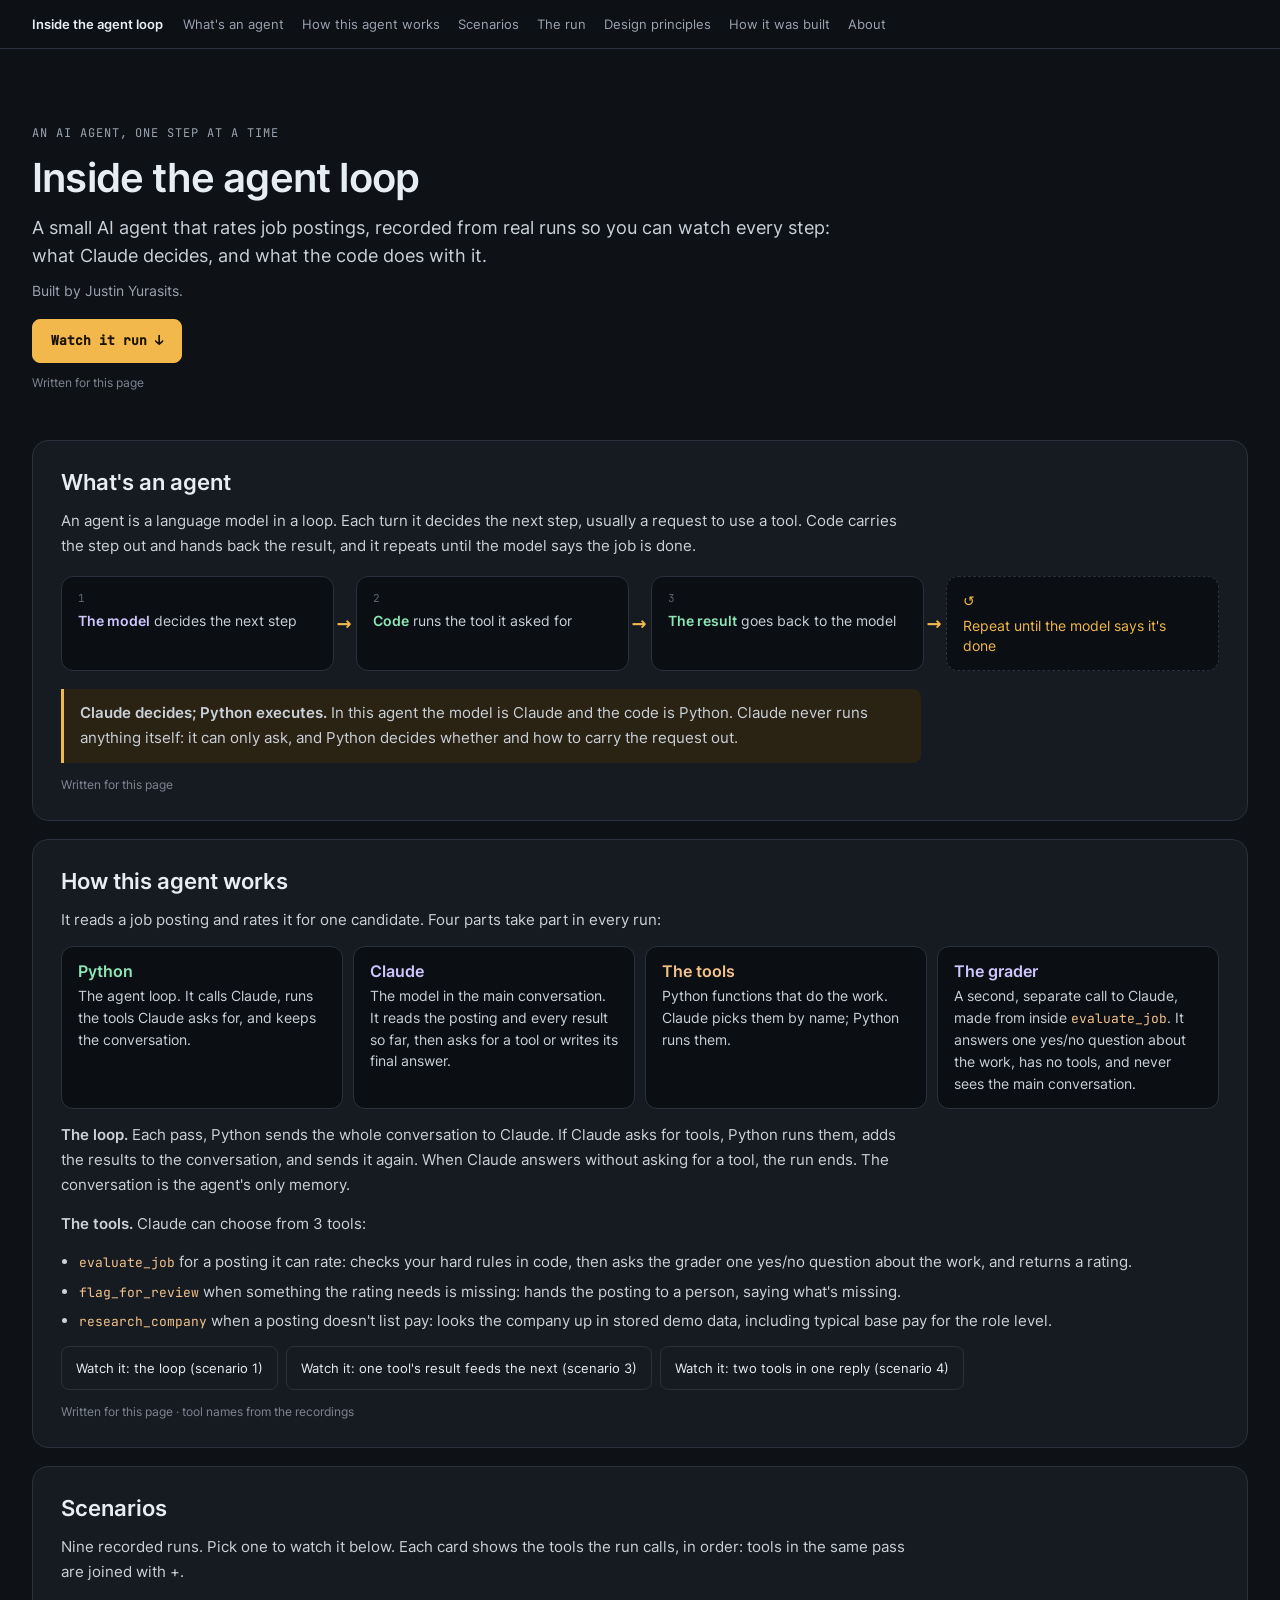
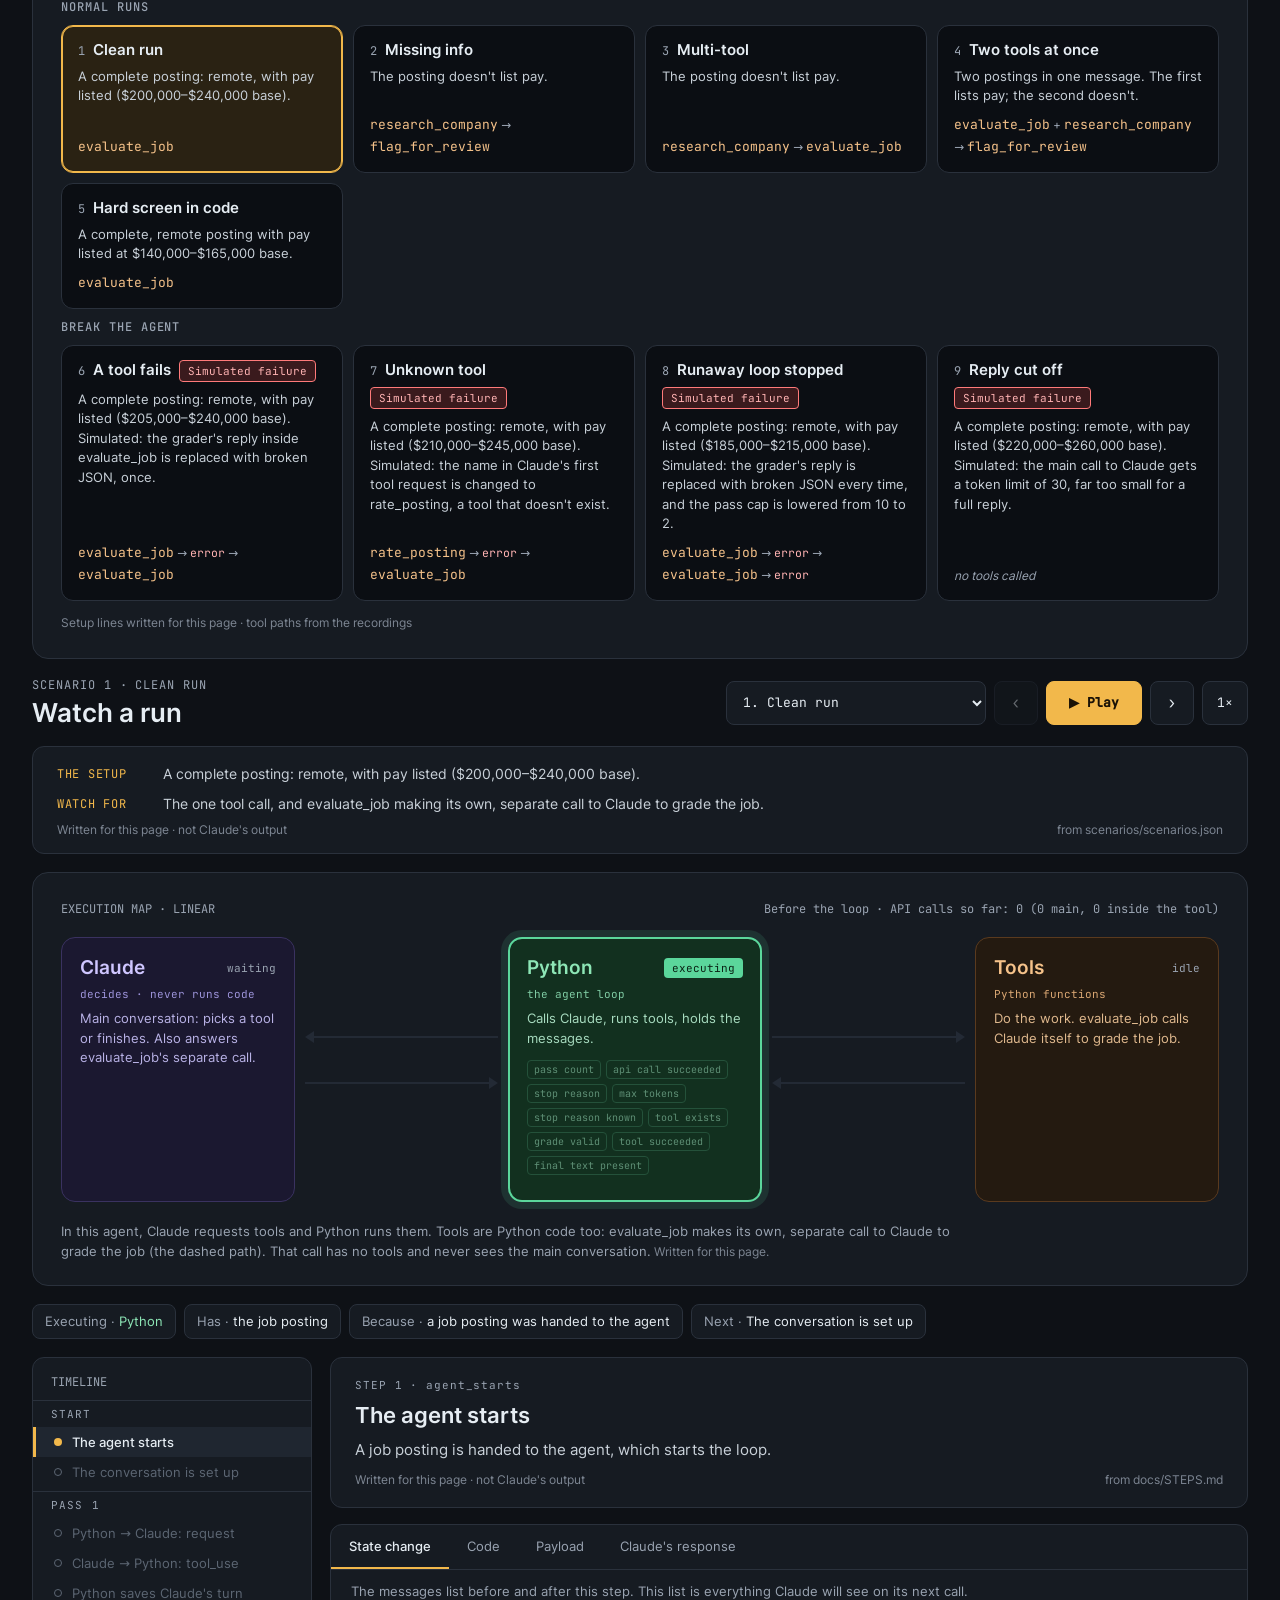
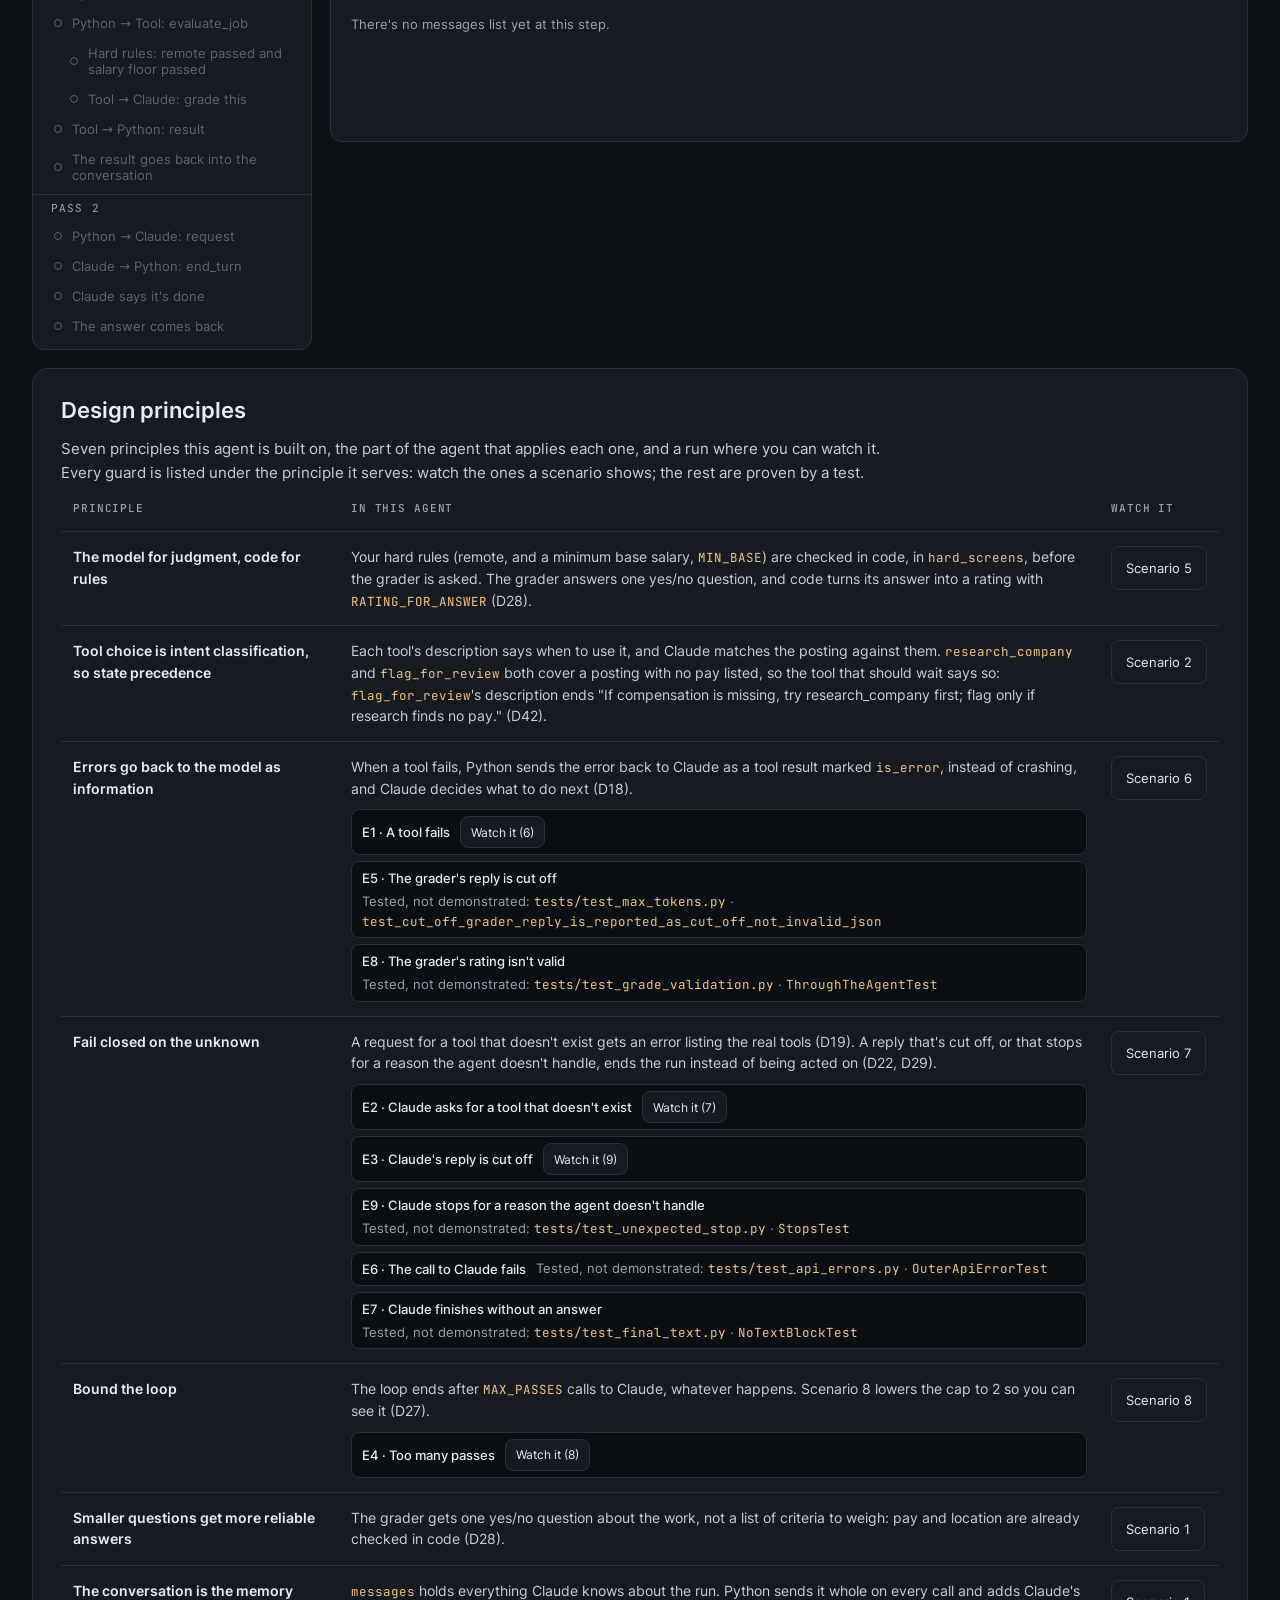
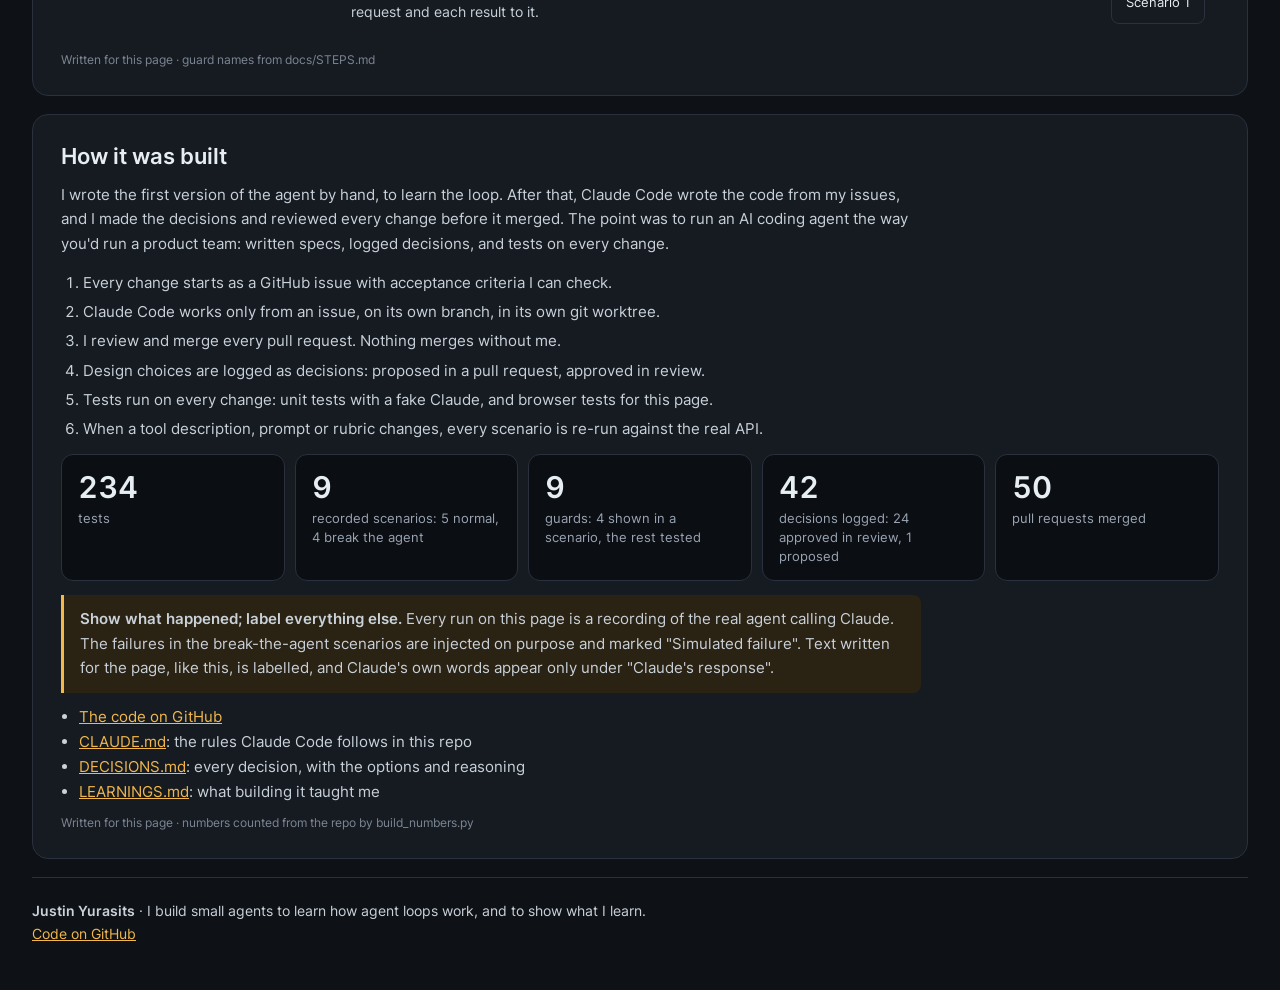
==== commit 880b361c: "Re-record all nine scenarios; principles row shows precedence applied; D42 proposed (#91) All nine P" ====
--- a/job-evaluator/site/index.html
+++ b/job-evaluator/site/index.html
@@ -226,8 +226,8 @@
     </tr>
     <tr>
       <th scope="row" class="principle-name">Tool choice is intent classification, so state precedence</th>
-      <td class="principle-feature">Each tool's description says when to use it, and Claude matches the posting against them. <code>research_company</code> and <code>flag_for_review</code> both cover a posting with no pay listed, and neither description says which comes first. Claude researches first on its own (#65).</td>
-      <td class="principle-watch"><button type="button" class="btn watch" data-scenario="2">Scenario 2</button><button type="button" class="btn watch" data-scenario="3">Scenario 3</button></td>
+      <td class="principle-feature">Each tool's description says when to use it, and Claude matches the posting against them. <code>research_company</code> and <code>flag_for_review</code> both cover a posting with no pay listed, so the tool that should wait says so: <code>flag_for_review</code>'s description ends "If compensation is missing, try research_company first; flag only if research finds no pay." (D42).</td>
+      <td class="principle-watch"><button type="button" class="btn watch" data-scenario="2">Scenario 2</button></td>
     </tr>
     <tr>
       <th scope="row" class="principle-name">Errors go back to the model as information</th>
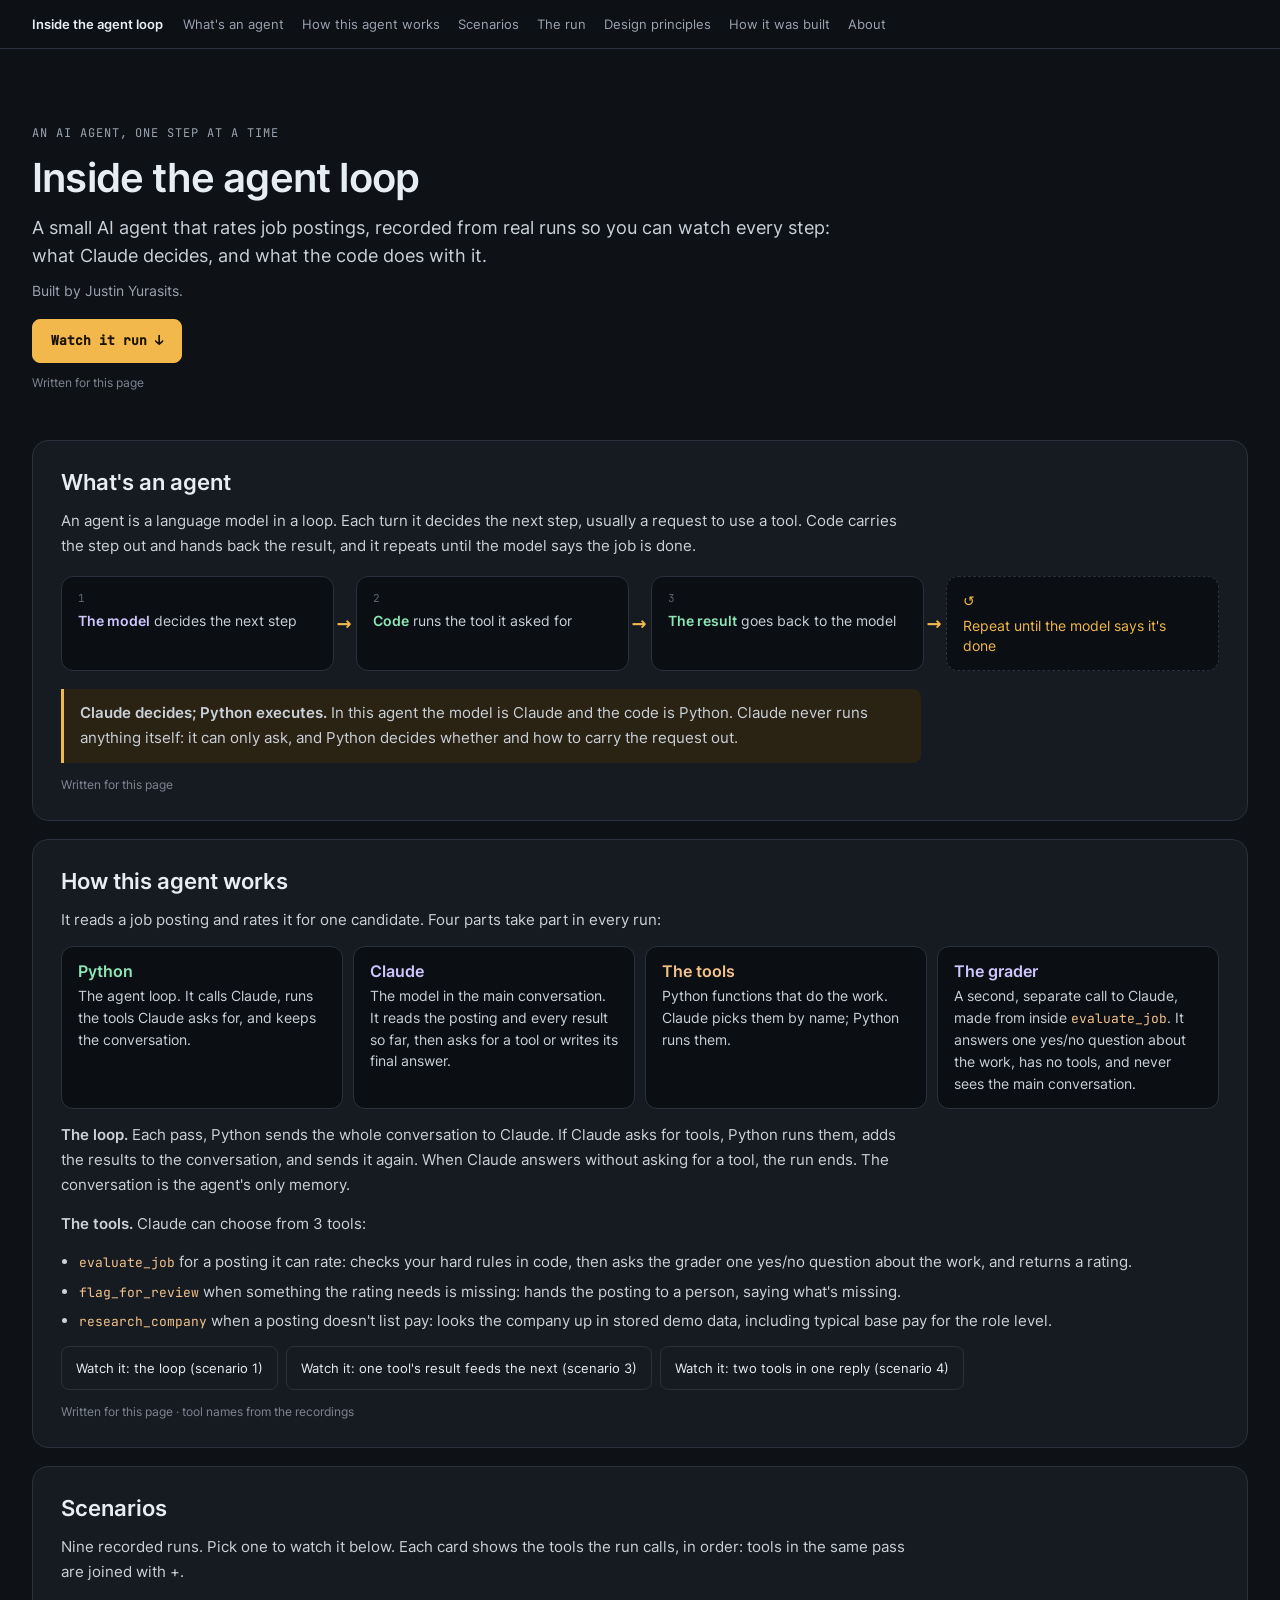
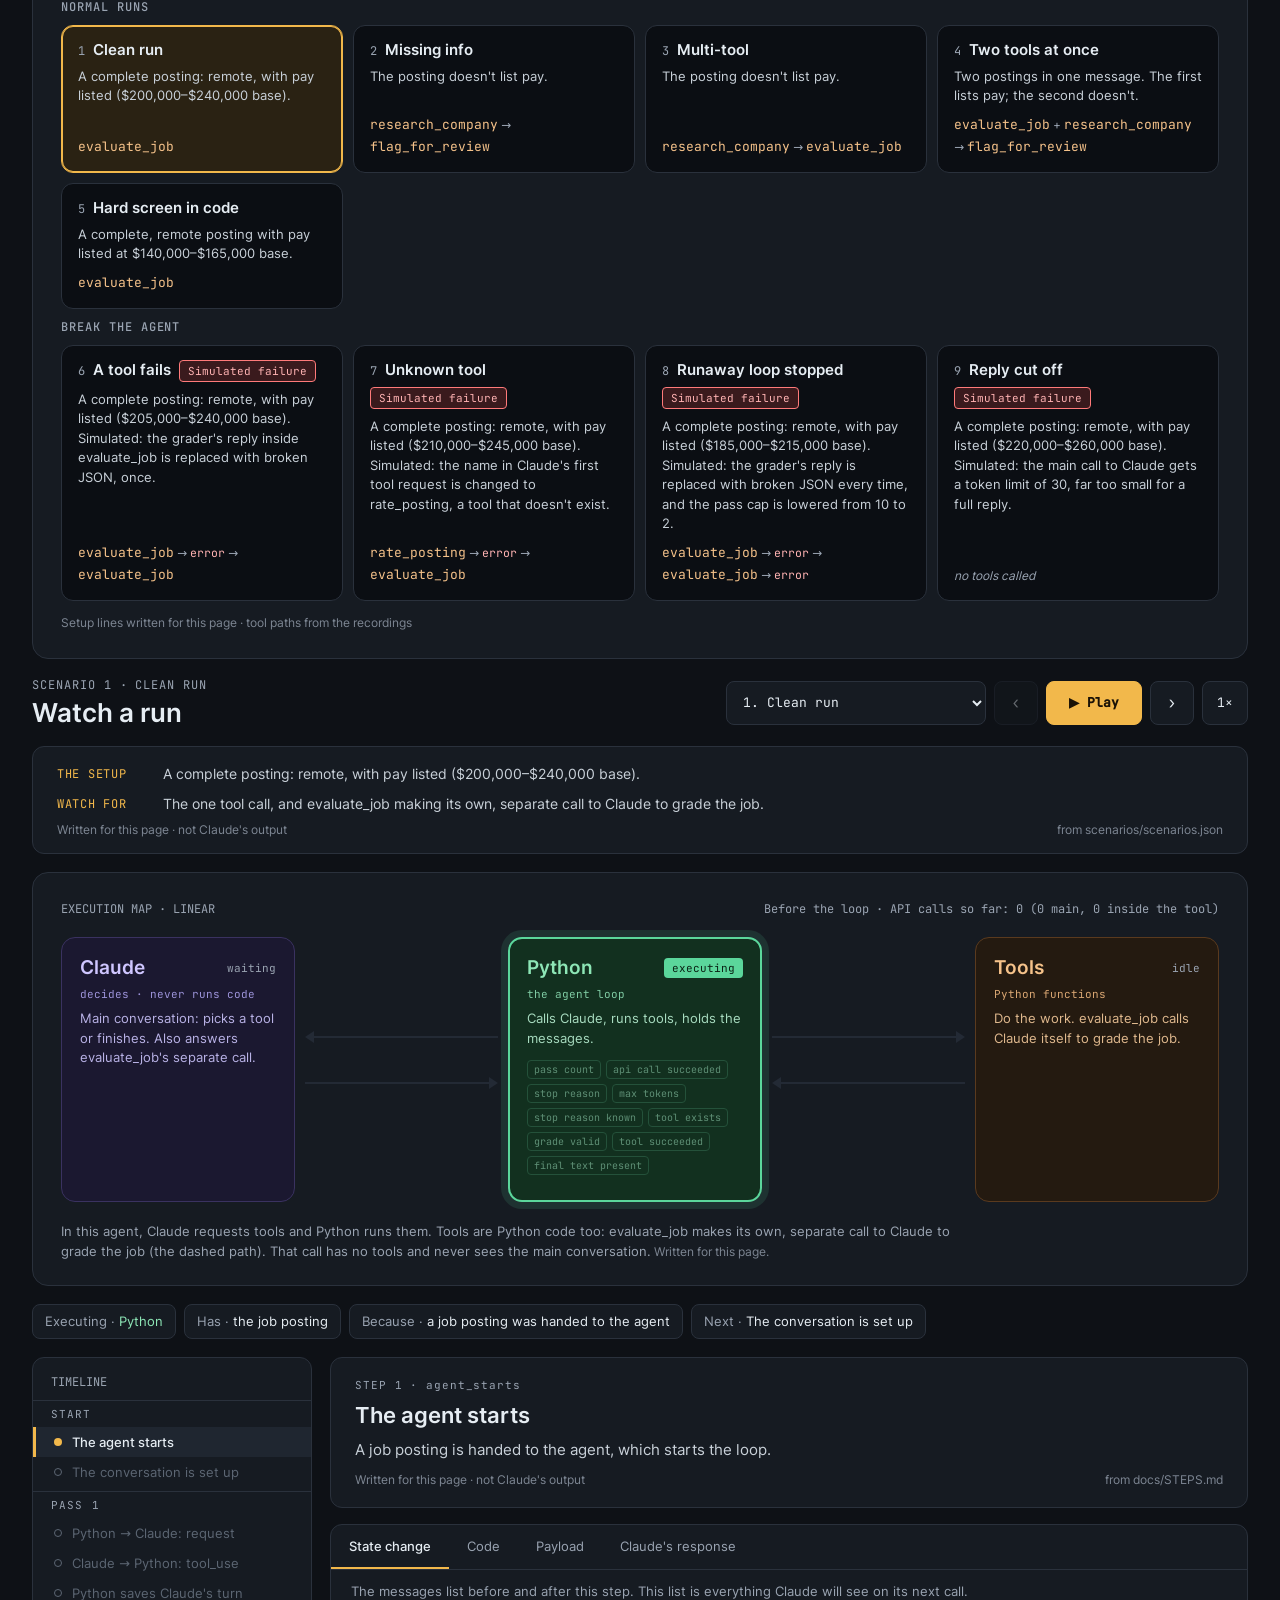
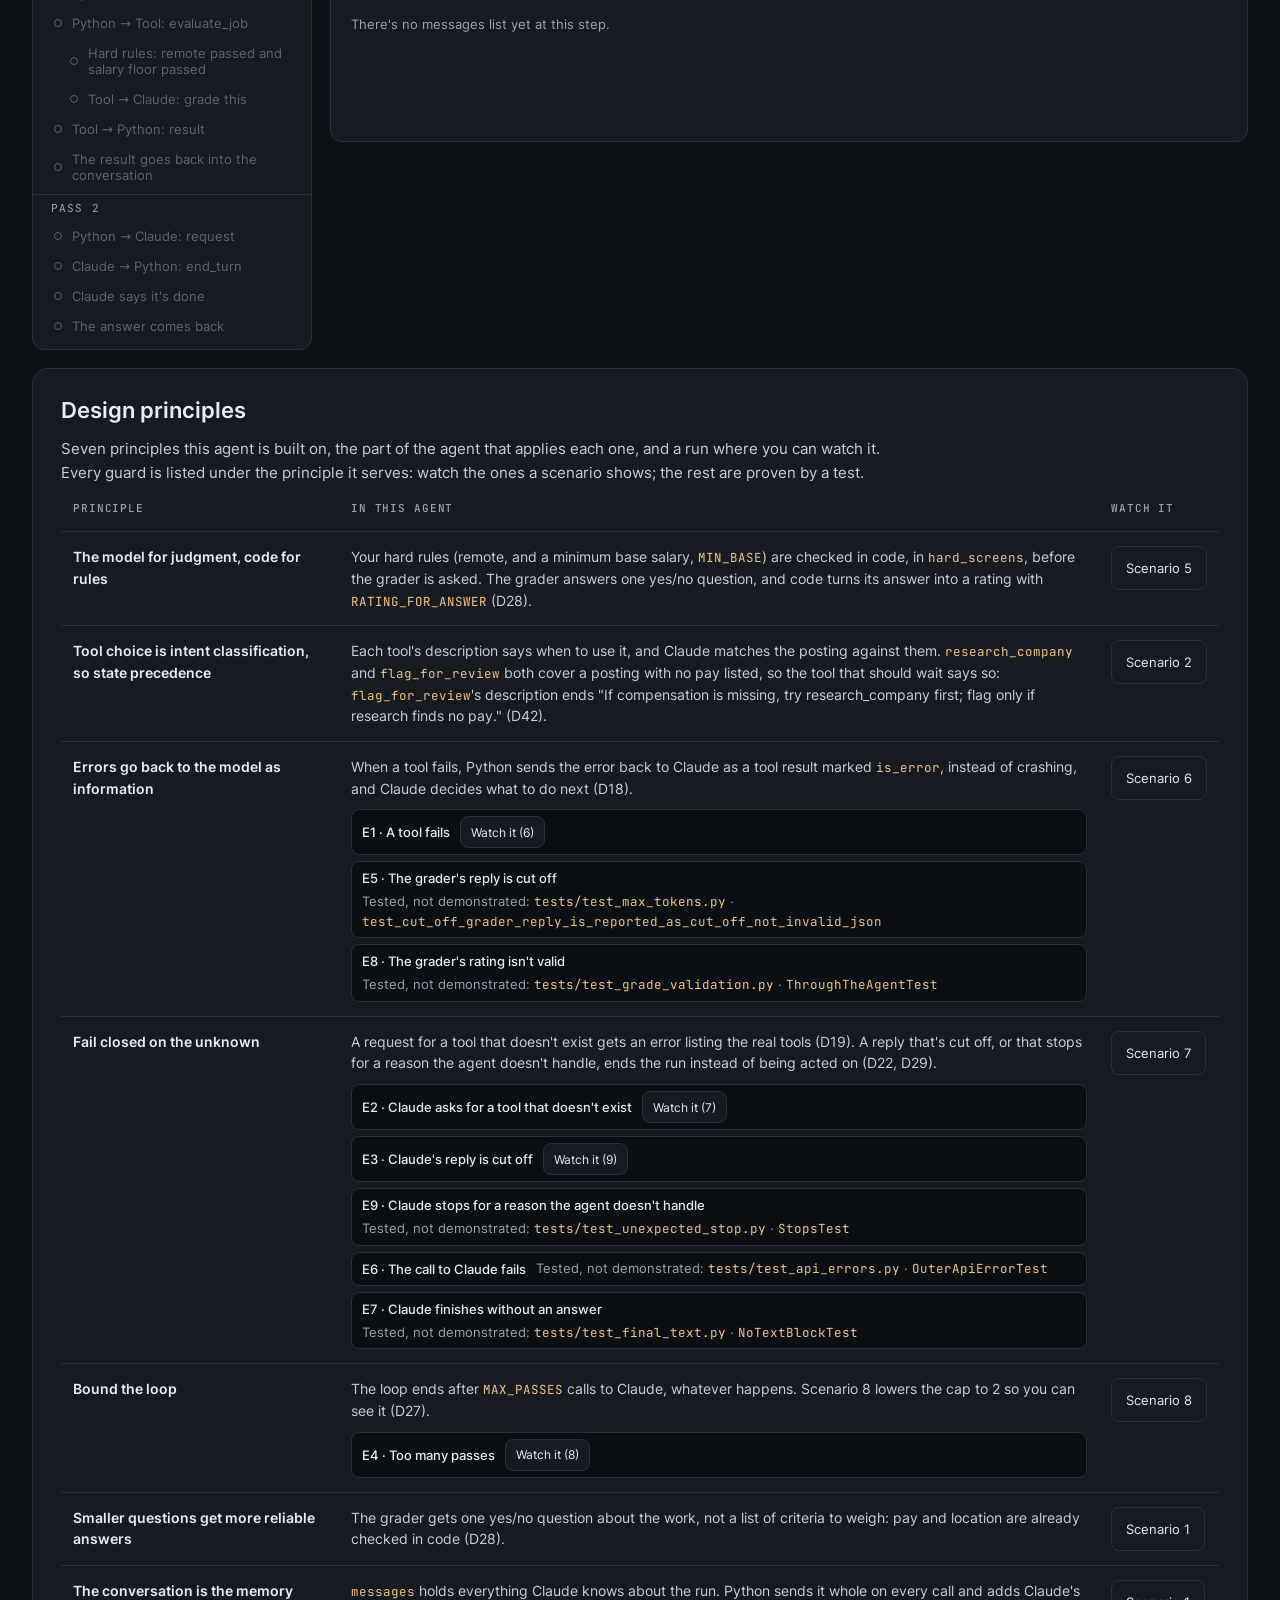
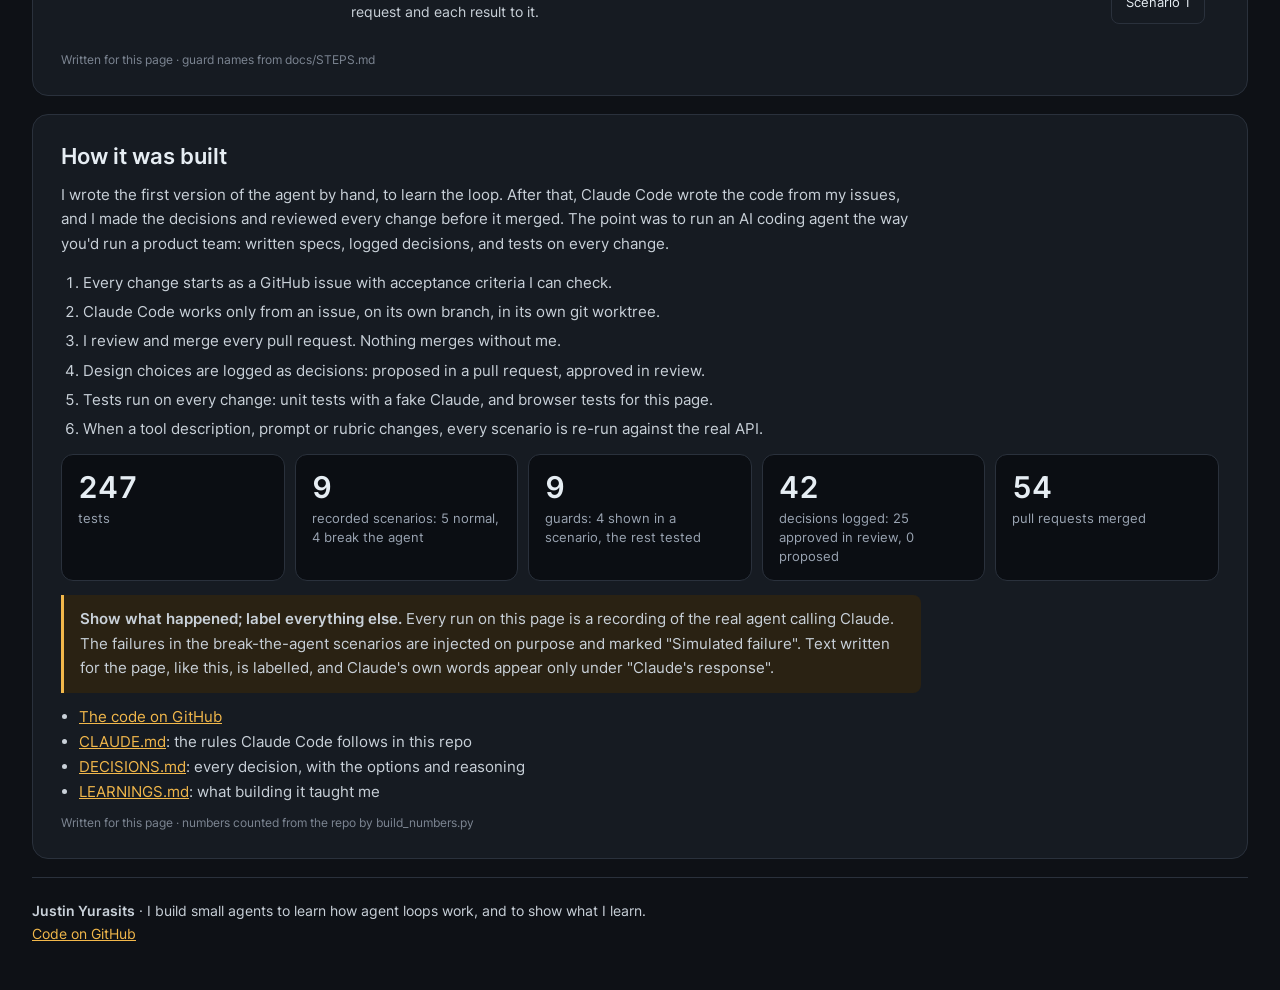
==== commit 891b4bc9: "Page: meta description and Open Graph tags (#105) Co-Authored-By: Claude Opus 5.5 <noreply@anthropic" ====
--- a/job-evaluator/site/index.html
+++ b/job-evaluator/site/index.html
@@ -4,6 +4,20 @@
 <meta charset="utf-8">
 <meta name="viewport" content="width=device-width, initial-scale=1">
 <title>Inside the agent loop</title>
+<!-- Link previews (#105): what LinkedIn and other sites show when the page's
+     link is shared. Crawlers need absolute URLs, so og:url and og:image name
+     the GitHub Pages address; nothing here is loaded by the page itself.
+     preview.png is made by make_preview.py, not by hand. -->
+<meta name="description" content="Watch a small AI agent work, one step at a time: what Claude decides, what the code does, and how it recovers when something breaks. Nine real, recorded runs.">
+<meta property="og:type" content="website">
+<meta property="og:title" content="Inside the agent loop">
+<meta property="og:description" content="Watch a small AI agent work, one step at a time: what Claude decides, what the code does, and how it recovers when something breaks. Nine real, recorded runs.">
+<meta property="og:url" content="https://justinyurasits.github.io/agents/job-evaluator/site/">
+<meta property="og:image" content="https://justinyurasits.github.io/agents/job-evaluator/site/preview.png">
+<meta property="og:image:width" content="1200">
+<meta property="og:image:height" content="630">
+<meta property="og:image:alt" content="The page's run view: Claude, Python and the tools, with a step of a recorded run highlighted.">
+<meta name="twitter:card" content="summary_large_image">
 <!-- Page v0 (#57): replays a recorded run, any of the nine (#71). Everything
      on it comes from the recording (../recordings/) and steps.json (built from docs/STEPS.md by
      build_steps.py). No framework, no build step, no requests except this
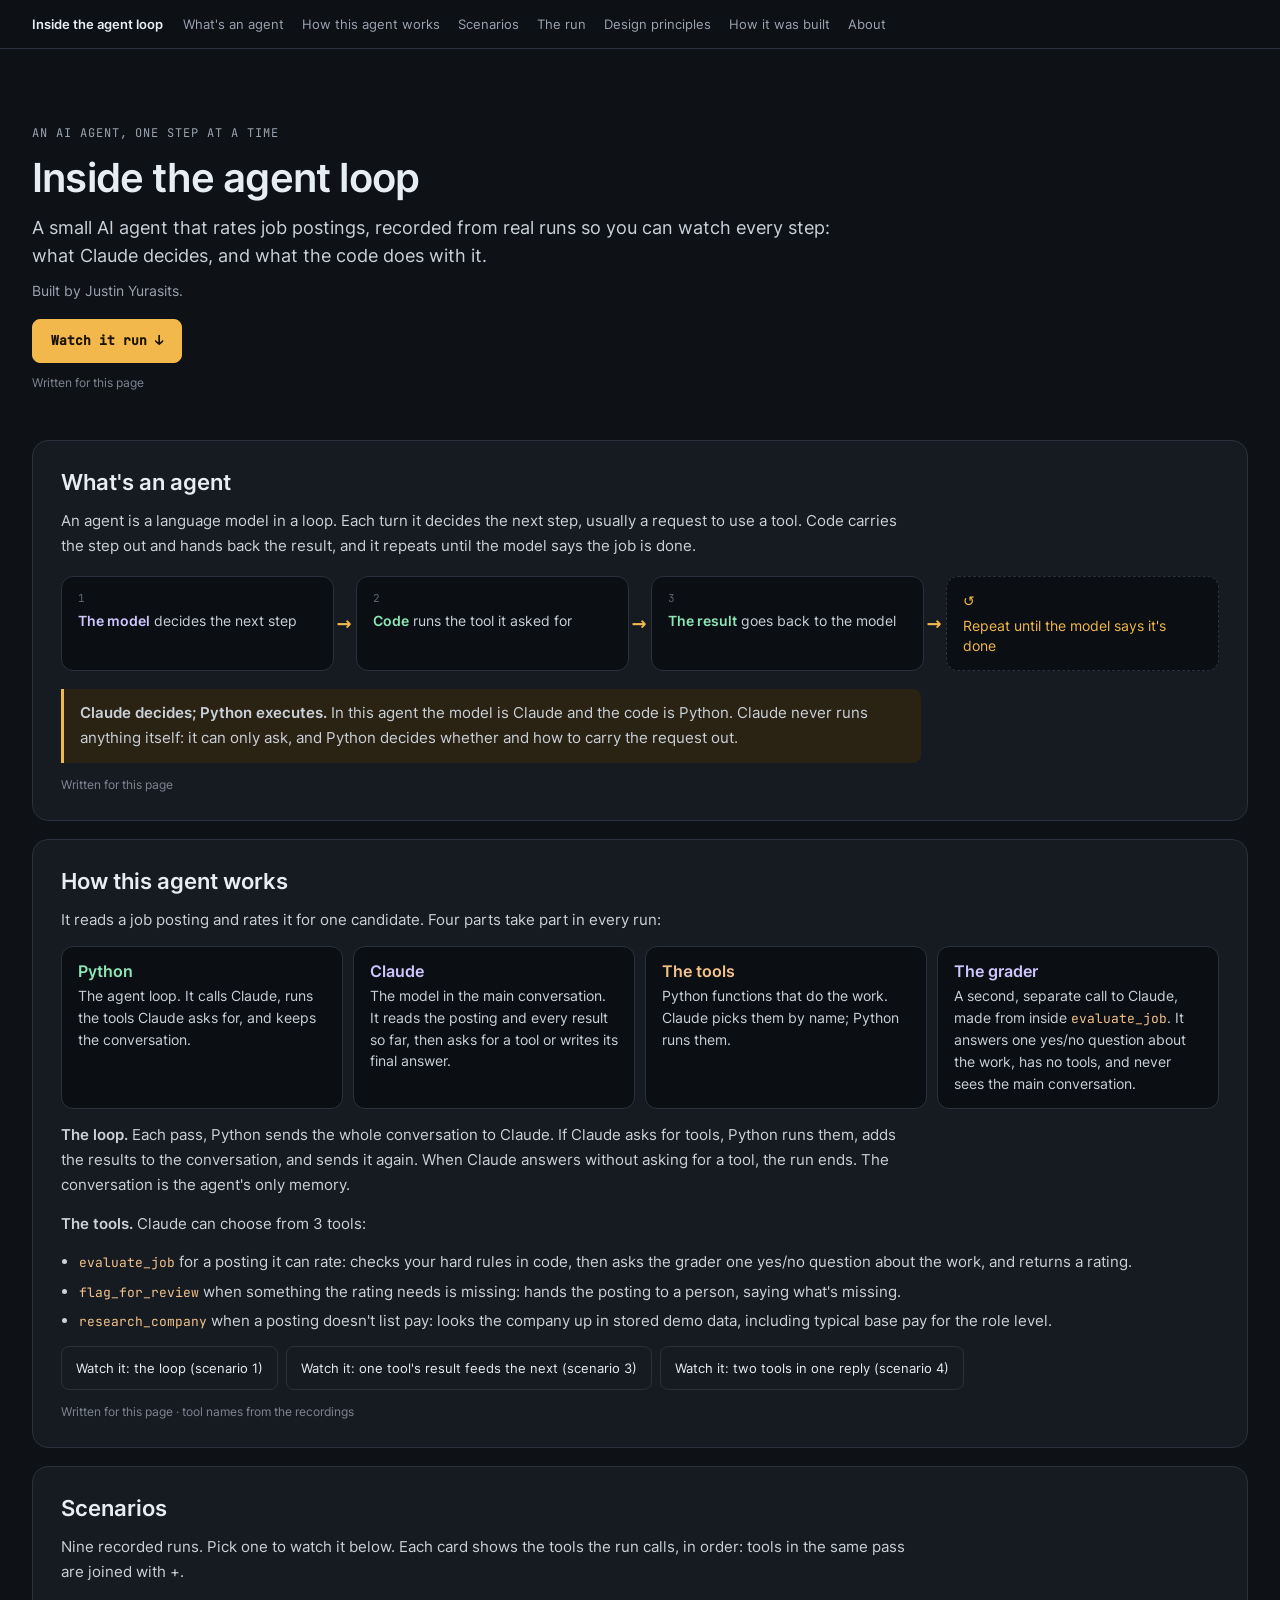
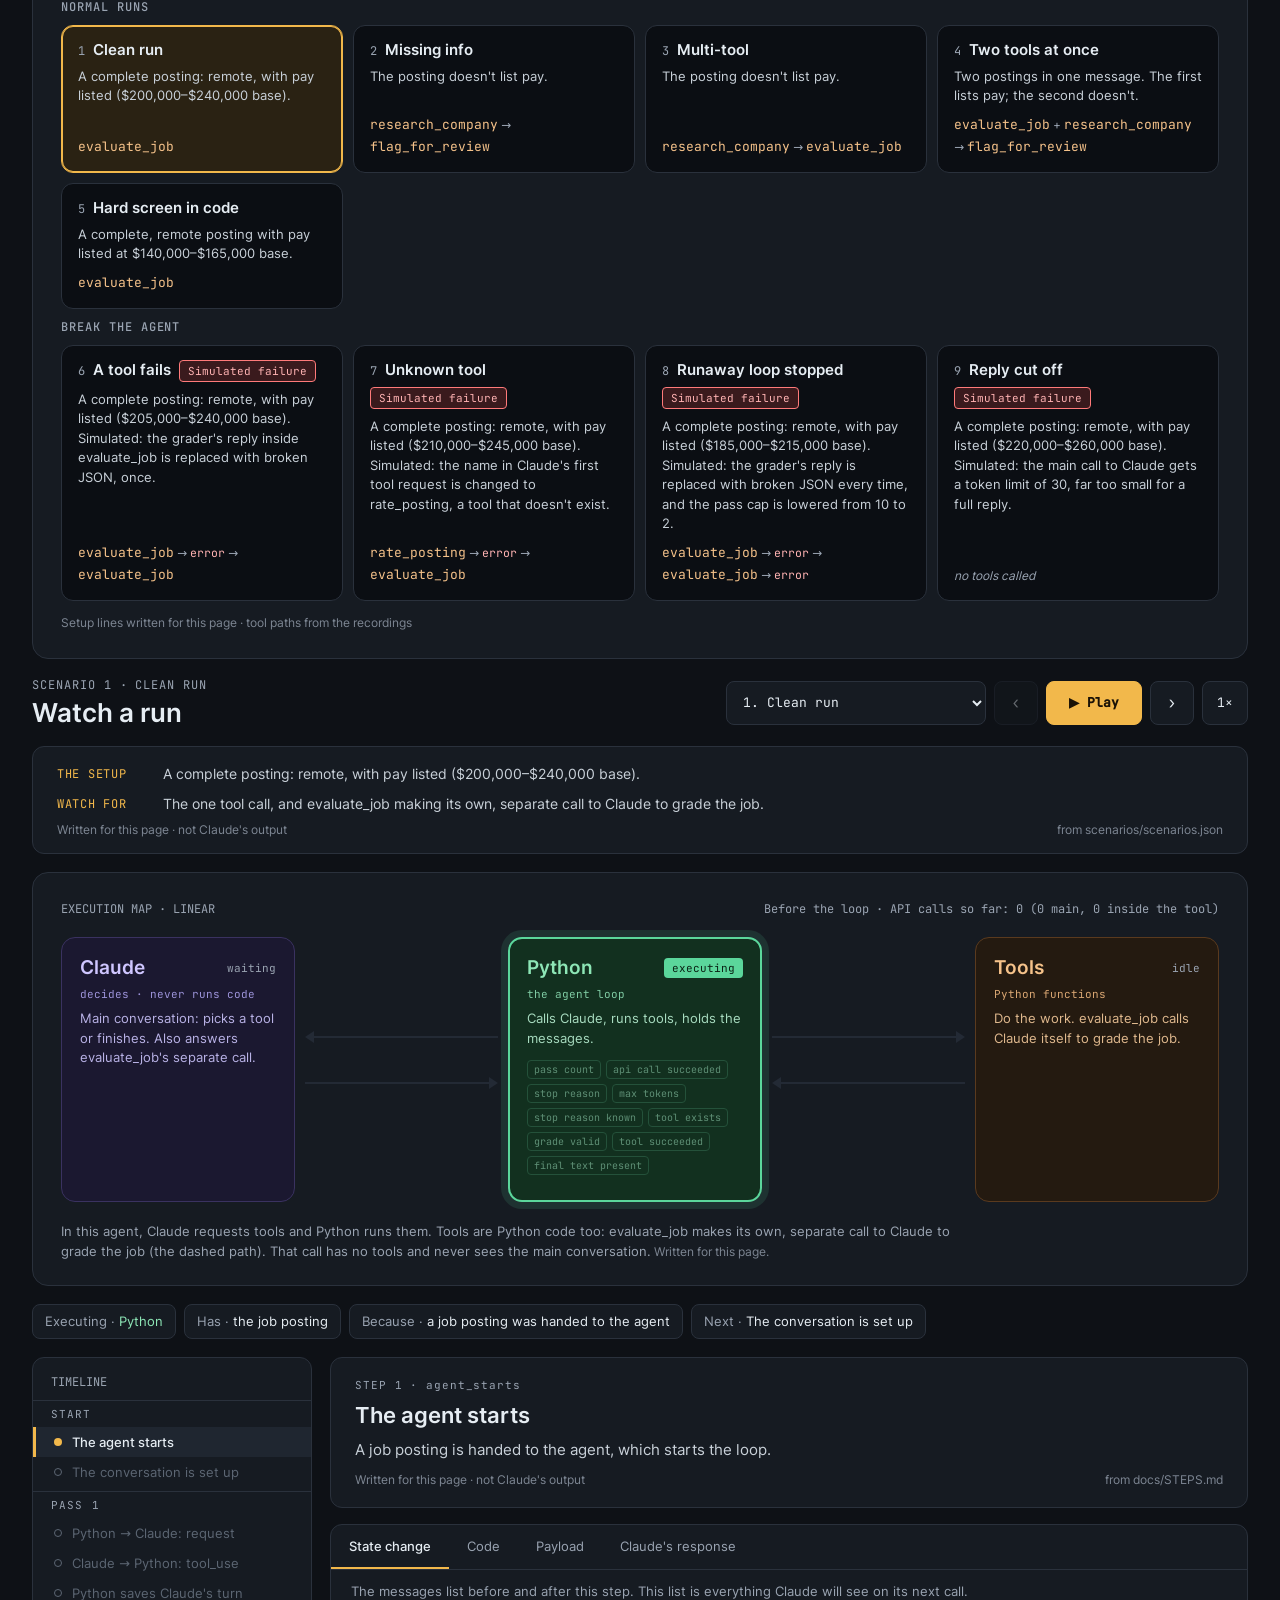
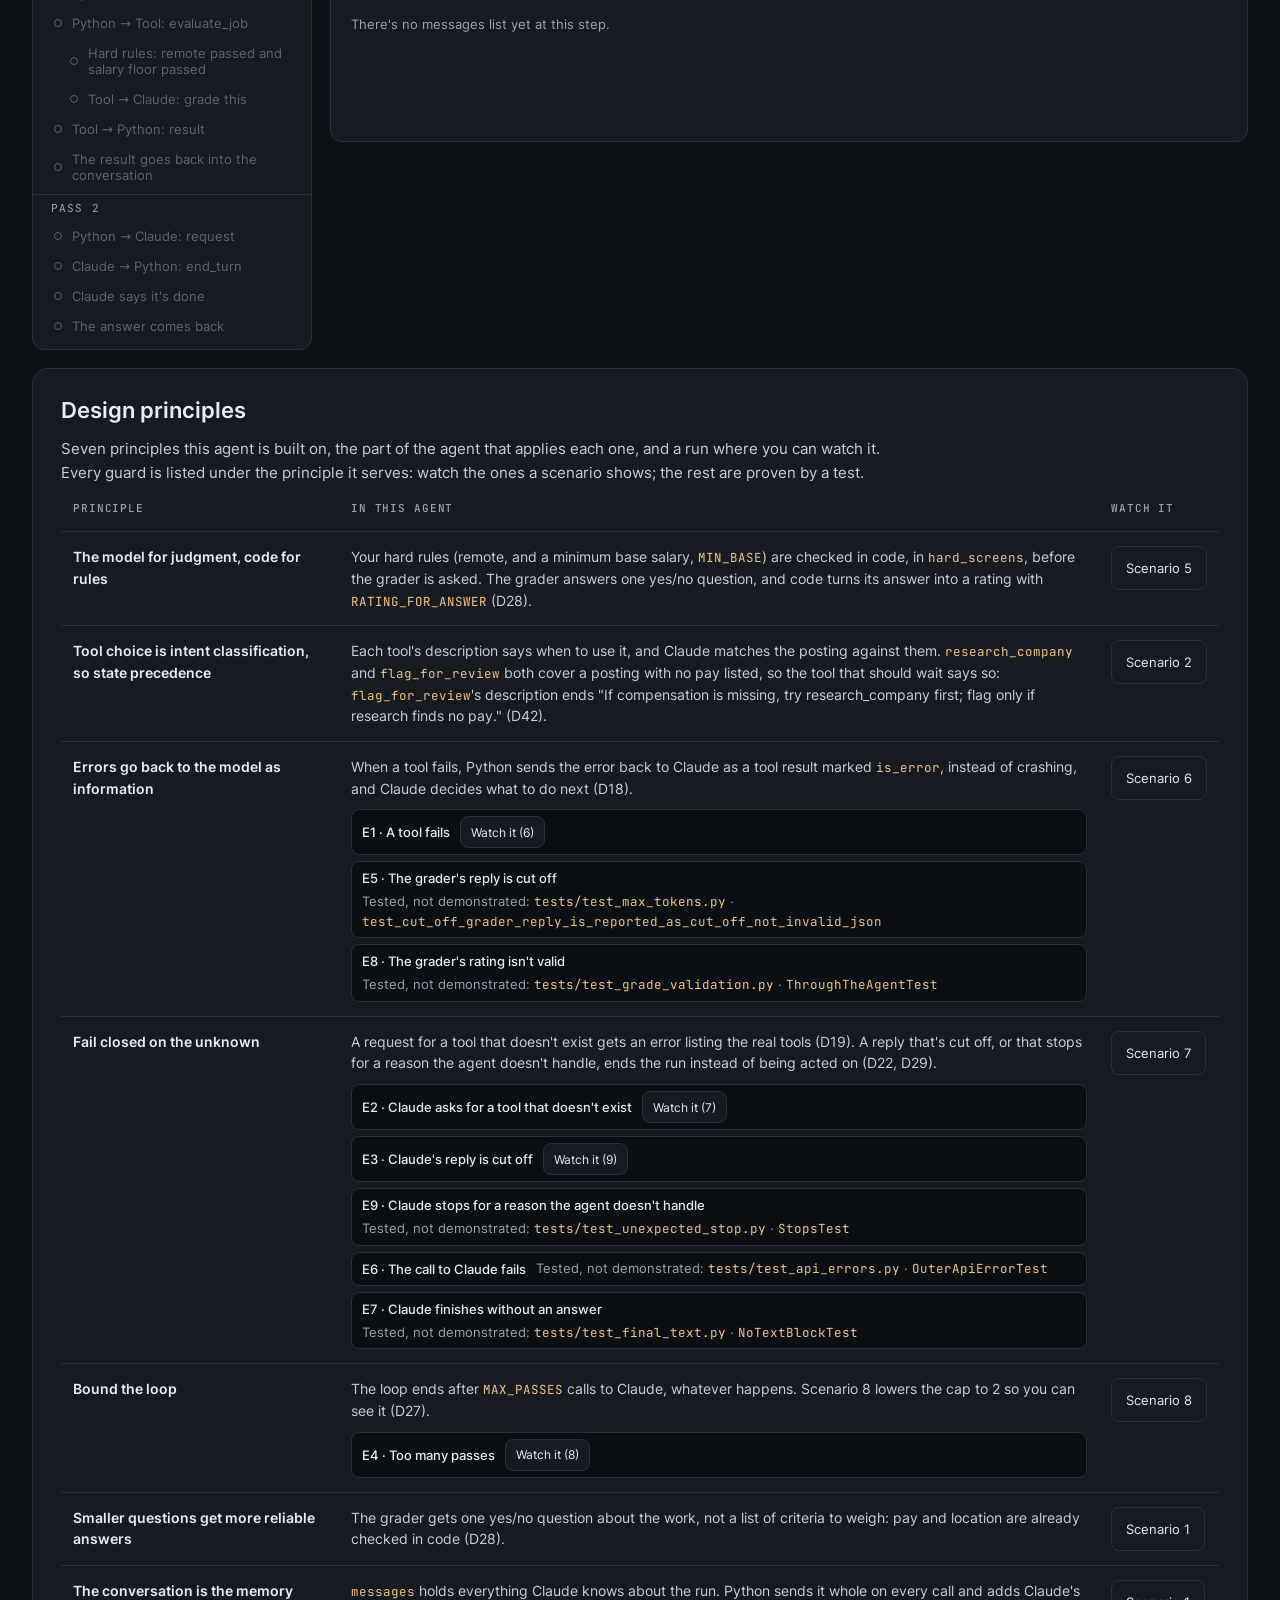
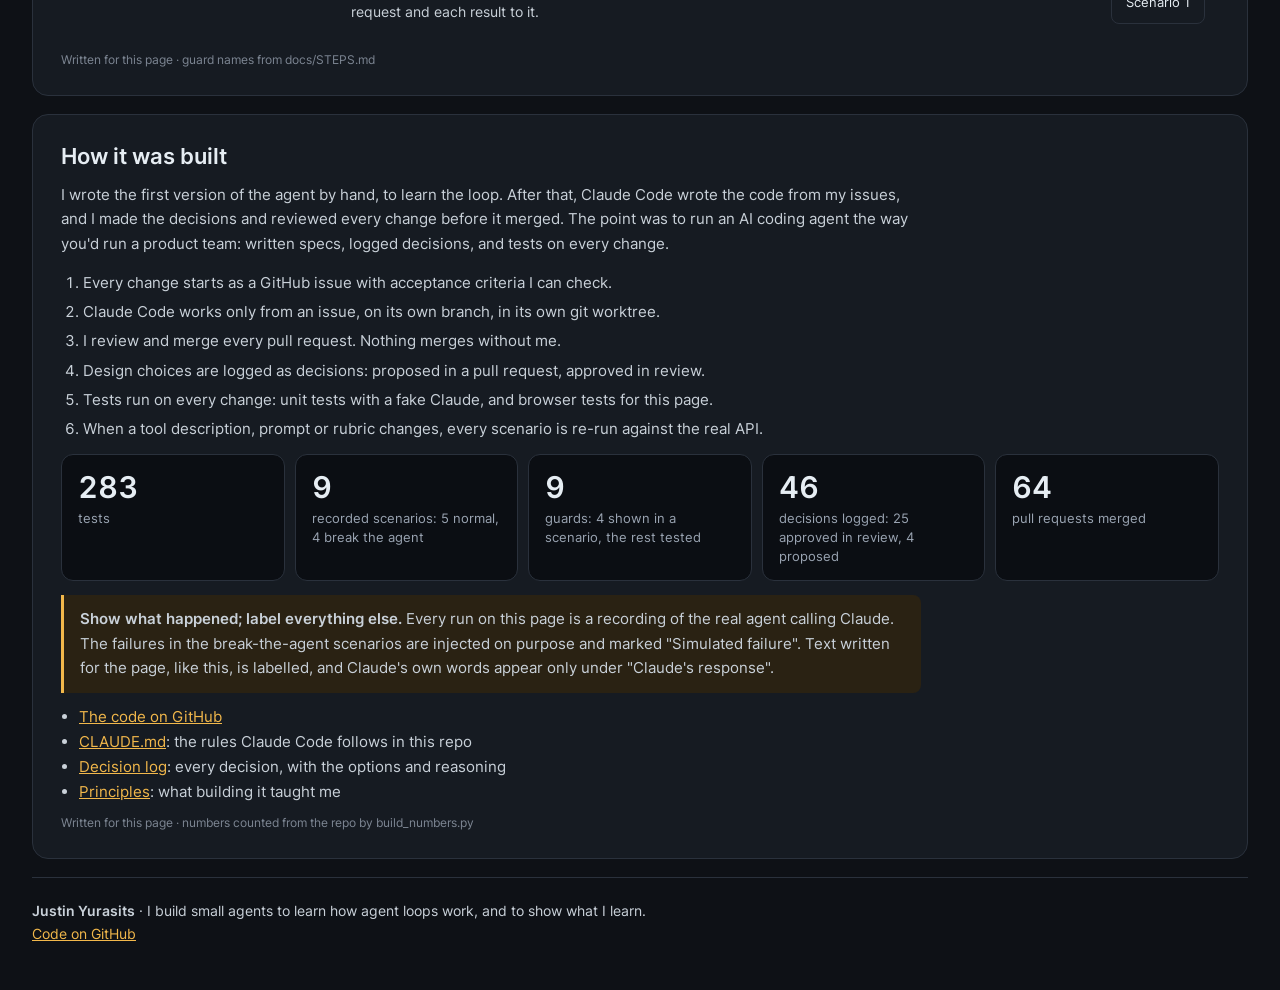
==== commit 745bc3f4: "Read design docs from the design repo; standard CLAUDE.md and PR template; untrack .vscode (#125, #1" ====
--- a/job-evaluator/site/index.html
+++ b/job-evaluator/site/index.html
@@ -313,8 +313,8 @@
   <ul class="links">
     <li><a href="https://github.com/justinyurasits/agents">The code on GitHub</a></li>
     <li><a href="https://github.com/justinyurasits/agents/blob/main/CLAUDE.md">CLAUDE.md</a>: the rules Claude Code follows in this repo</li>
-    <li><a href="https://github.com/justinyurasits/agents/blob/main/job-evaluator/docs/DECISIONS.md">DECISIONS.md</a>: every decision, with the options and reasoning</li>
-    <li><a href="https://github.com/justinyurasits/agents/blob/main/LEARNINGS.md">LEARNINGS.md</a>: what building it taught me</li>
+    <li><a href="https://github.com/justinyurasits/design/blob/main/agents/job-evaluator/design.md#decision-log">Decision log</a>: every decision, with the options and reasoning</li>
+    <li><a href="https://github.com/justinyurasits/design/blob/main/agents/principles.md">Principles</a>: what building it taught me</li>
   </ul>
   <div class="written">Written for this page · numbers counted from the repo by build_numbers.py</div>
 </section>
--- a/job-evaluator/site/style.css
+++ b/job-evaluator/site/style.css
@@ -298,6 +298,27 @@
 /* Code, Payload, Claude's response */
 .where { font-family: var(--mono); font-size: 12px; color: var(--muted); margin-bottom: 8px; }
 pre { margin: 0; padding: 12px 14px; border-radius: 8px; background: var(--well); border: 1px solid var(--line); font-family: var(--mono); font-size: 12px; line-height: 1.55; color: var(--body); overflow: auto; max-height: 420px; white-space: pre; }
+/* Check cards in the Payload tab (#115): one per guard check or rule. A
+   caught guard is red; a rule that rejects a posting is amber, not red. */
+.check-card { margin: 8px 0; padding: 10px 14px; border: 1px solid var(--line); border-left: 3px solid var(--green); border-radius: 8px; background: var(--well); font-size: 13px; line-height: 1.55; color: var(--body); }
+.check-card.caught { border-left-color: var(--red); }
+.check-card.rule.rejected { border-left-color: var(--amber); }
+.check-card.rule.skipped { border-left-color: var(--faint); }
+.check-card p { margin: 4px 0 0; }
+.check-head { color: var(--text); }
+.check-line { color: var(--body); }
+.check-detail { margin-top: 6px; }
+.check-detail summary { cursor: pointer; font-family: var(--mono); font-size: 12px; color: var(--amber); }
+.check-detail summary:focus-visible { outline: 2px solid var(--amber); outline-offset: 2px; border-radius: 4px; }
+.check-detail dl { margin: 8px 0 0; }
+.check-detail dt { font-family: var(--mono); font-size: 11px; letter-spacing: 0.04em; color: var(--faint); margin-top: 10px; }
+.check-detail dd { margin: 2px 0 0; }
+.check-detail .where { font-family: var(--mono); font-size: 11px; color: var(--dim); margin-bottom: 4px; }
+/* The tool definitions under a request's payload (#114), collapsed by default. */
+.tool-defs { margin-top: 8px; }
+.tool-defs summary { cursor: pointer; font-family: var(--mono); font-size: 12px; color: var(--amber); padding: 4px 0; }
+.tool-defs summary:focus-visible { outline: 2px solid var(--amber); outline-offset: 2px; border-radius: 4px; }
+.tool-defs pre { margin-top: 6px; }
 pre .ln { color: var(--faint); user-select: none; display: inline-block; min-width: 3.5em; }
 .sub { font-family: var(--mono); font-size: 11px; color: var(--muted); margin: 14px 0 6px; letter-spacing: 0.06em; }
 .sub:first-child { margin-top: 0; }
